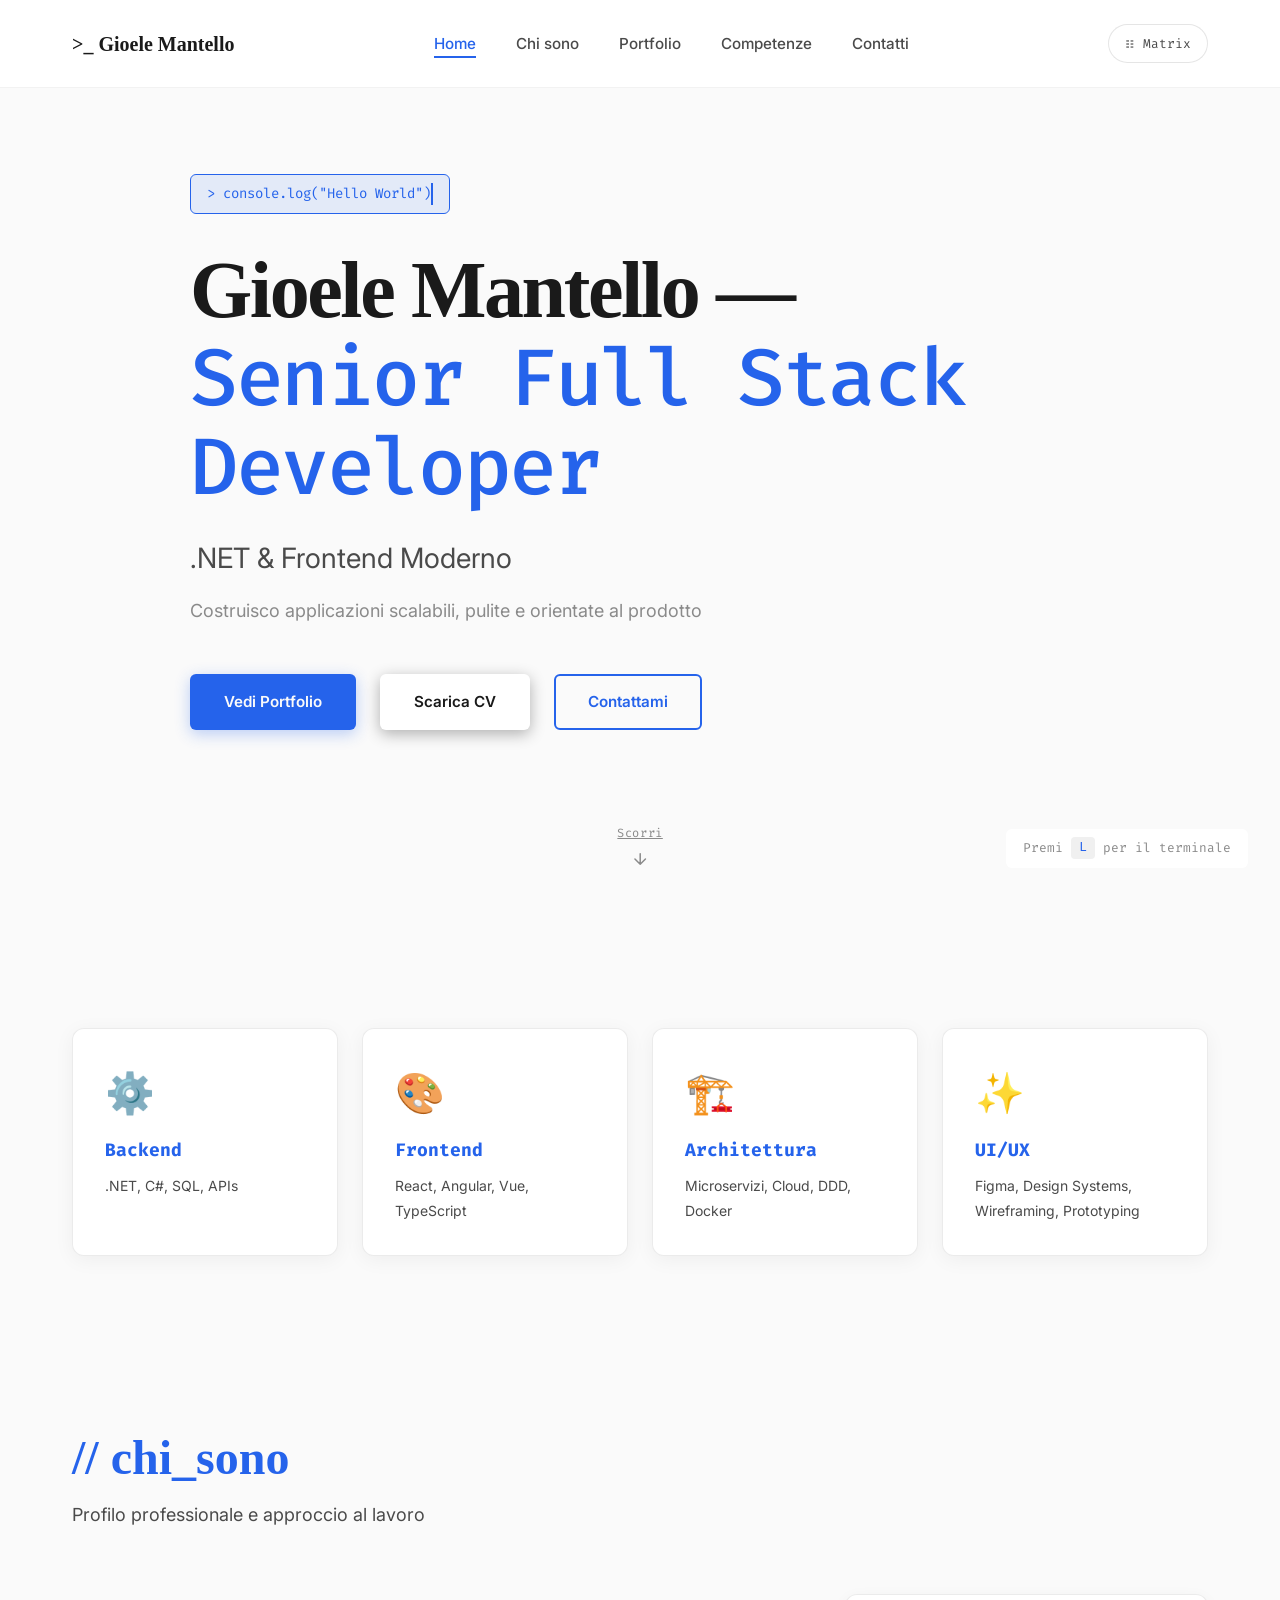
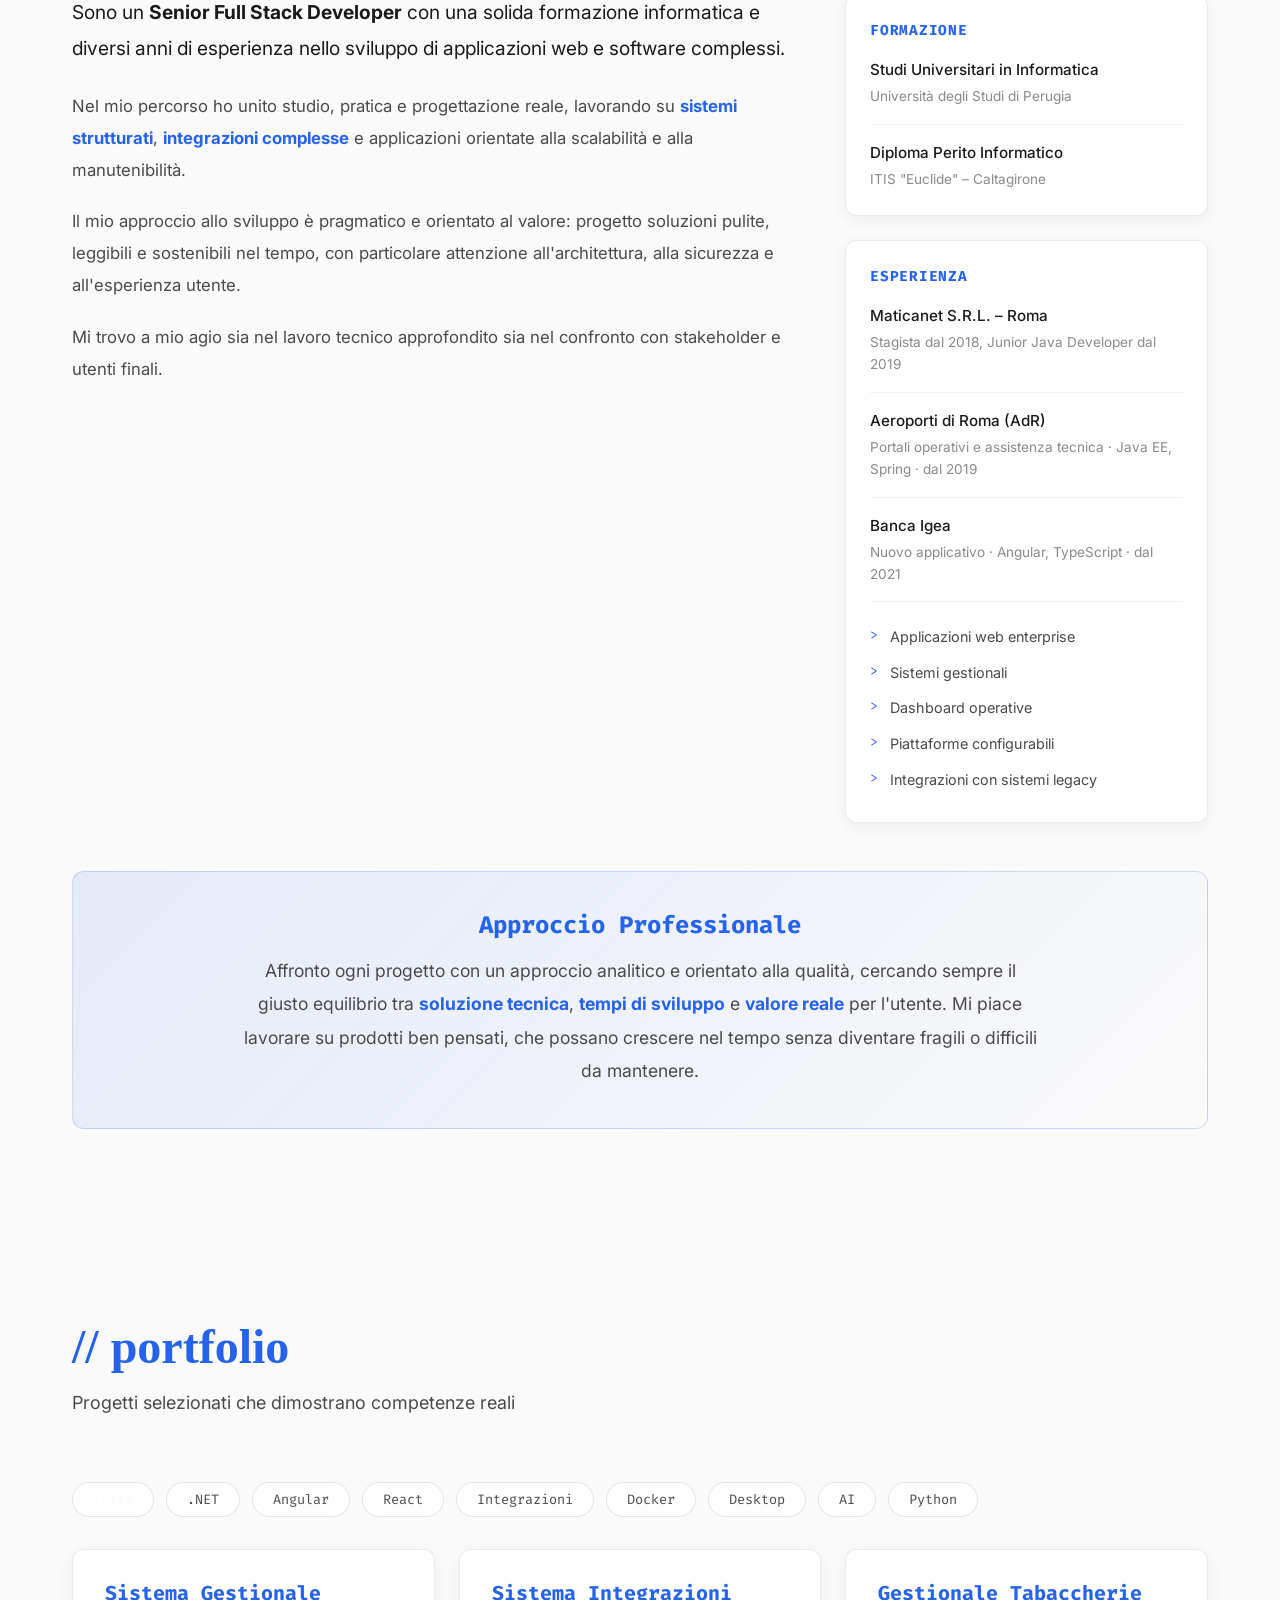
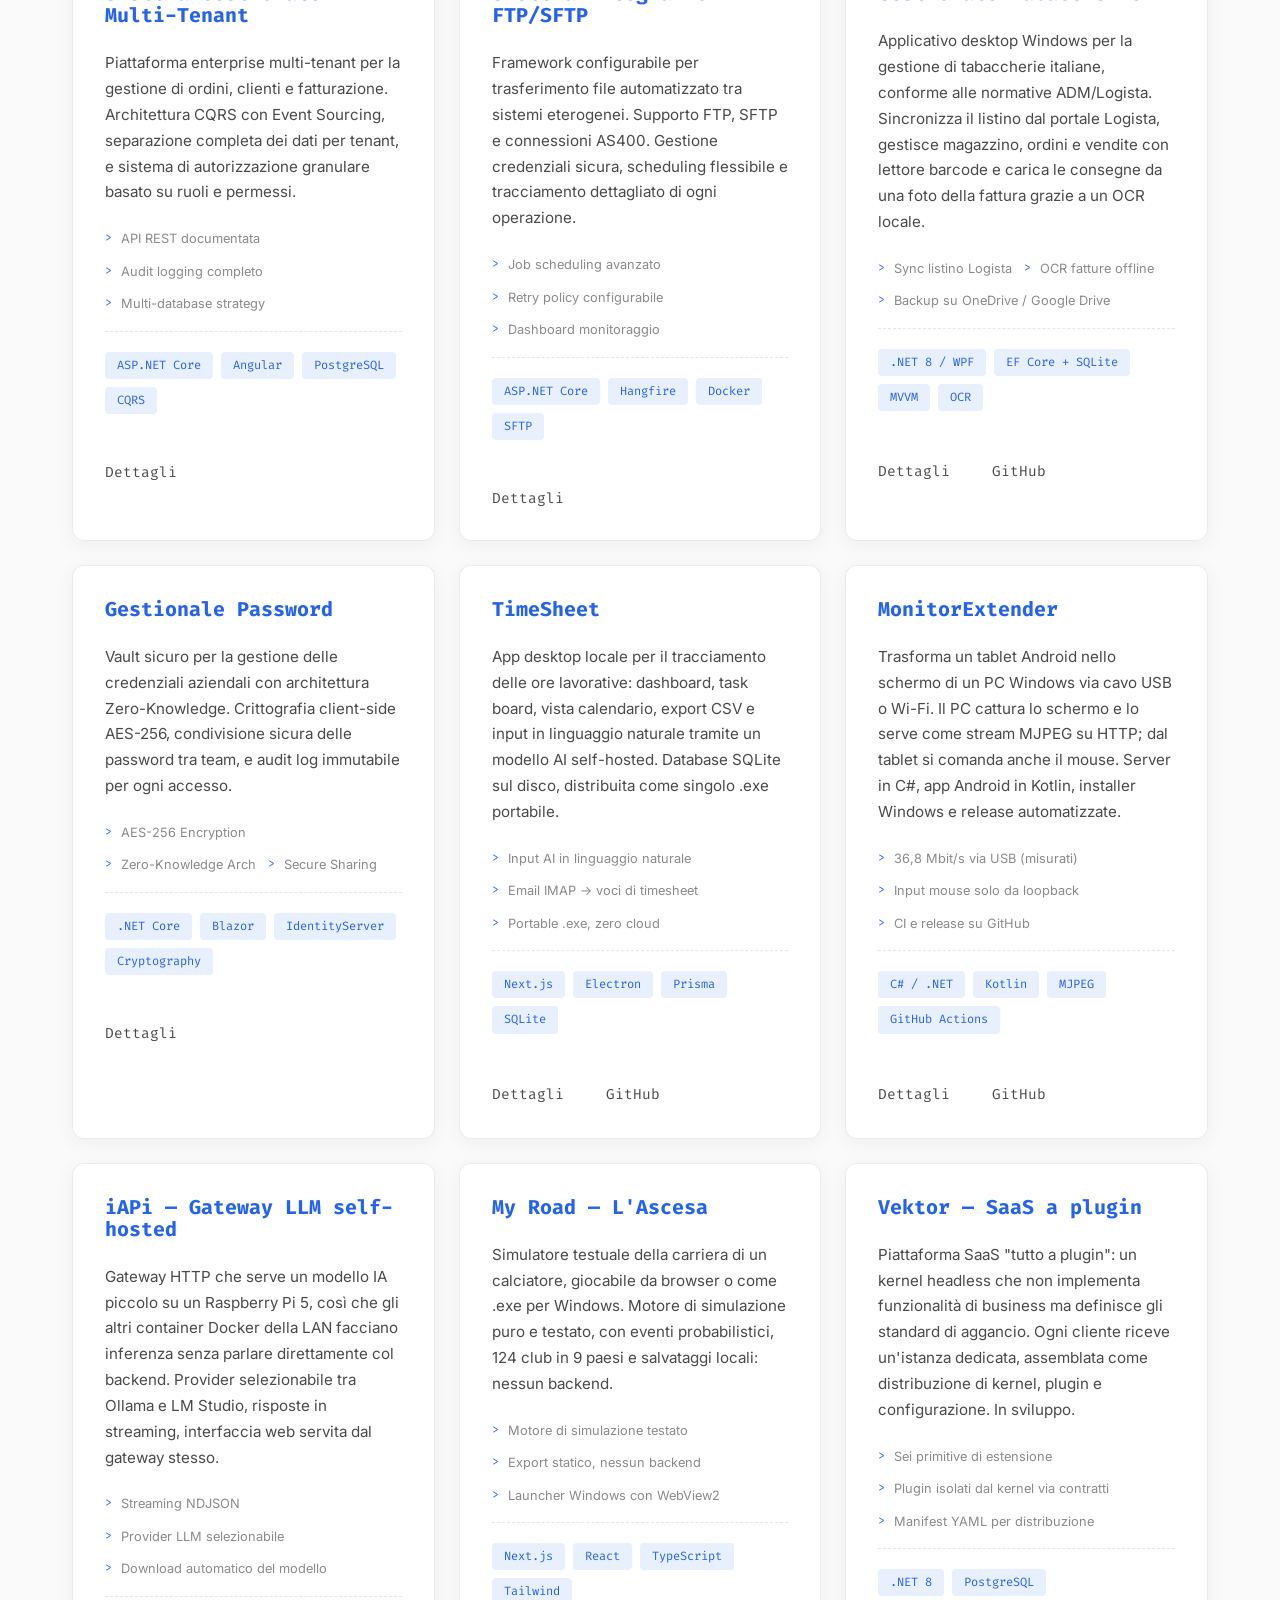
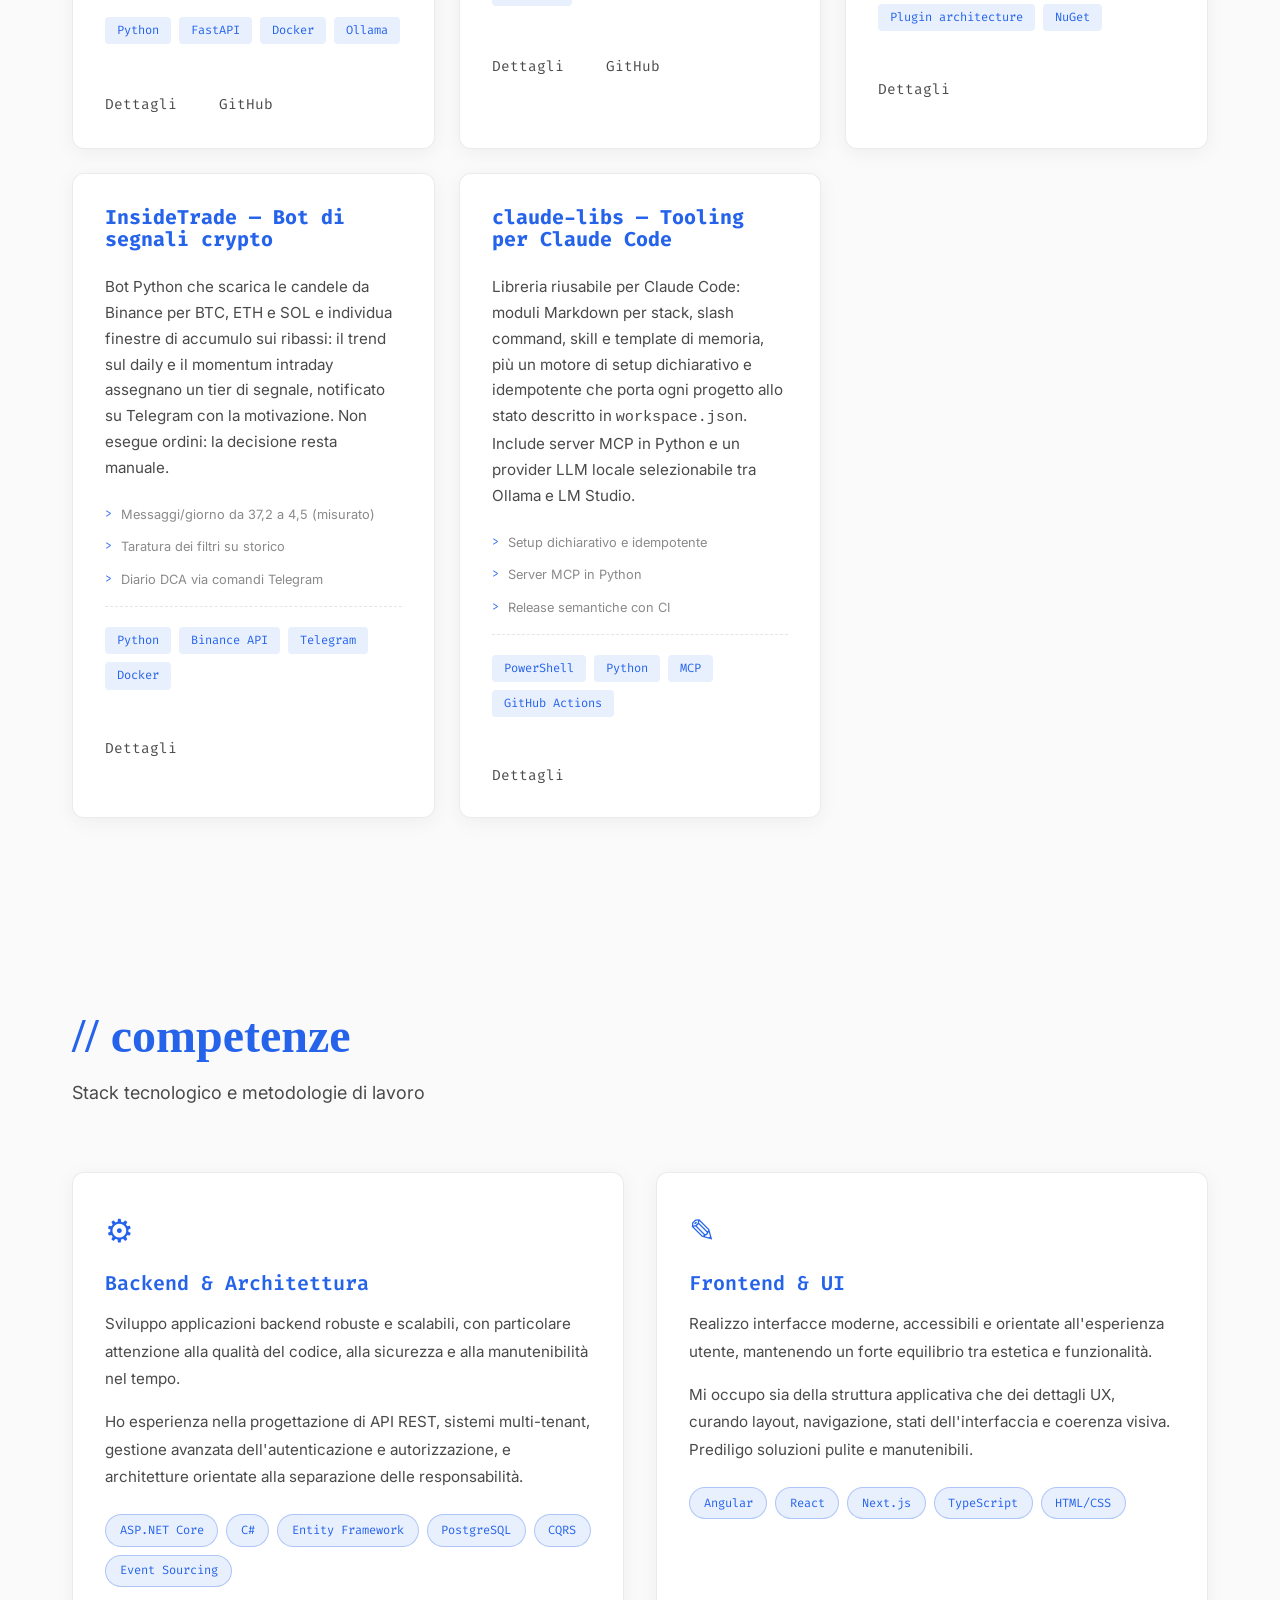
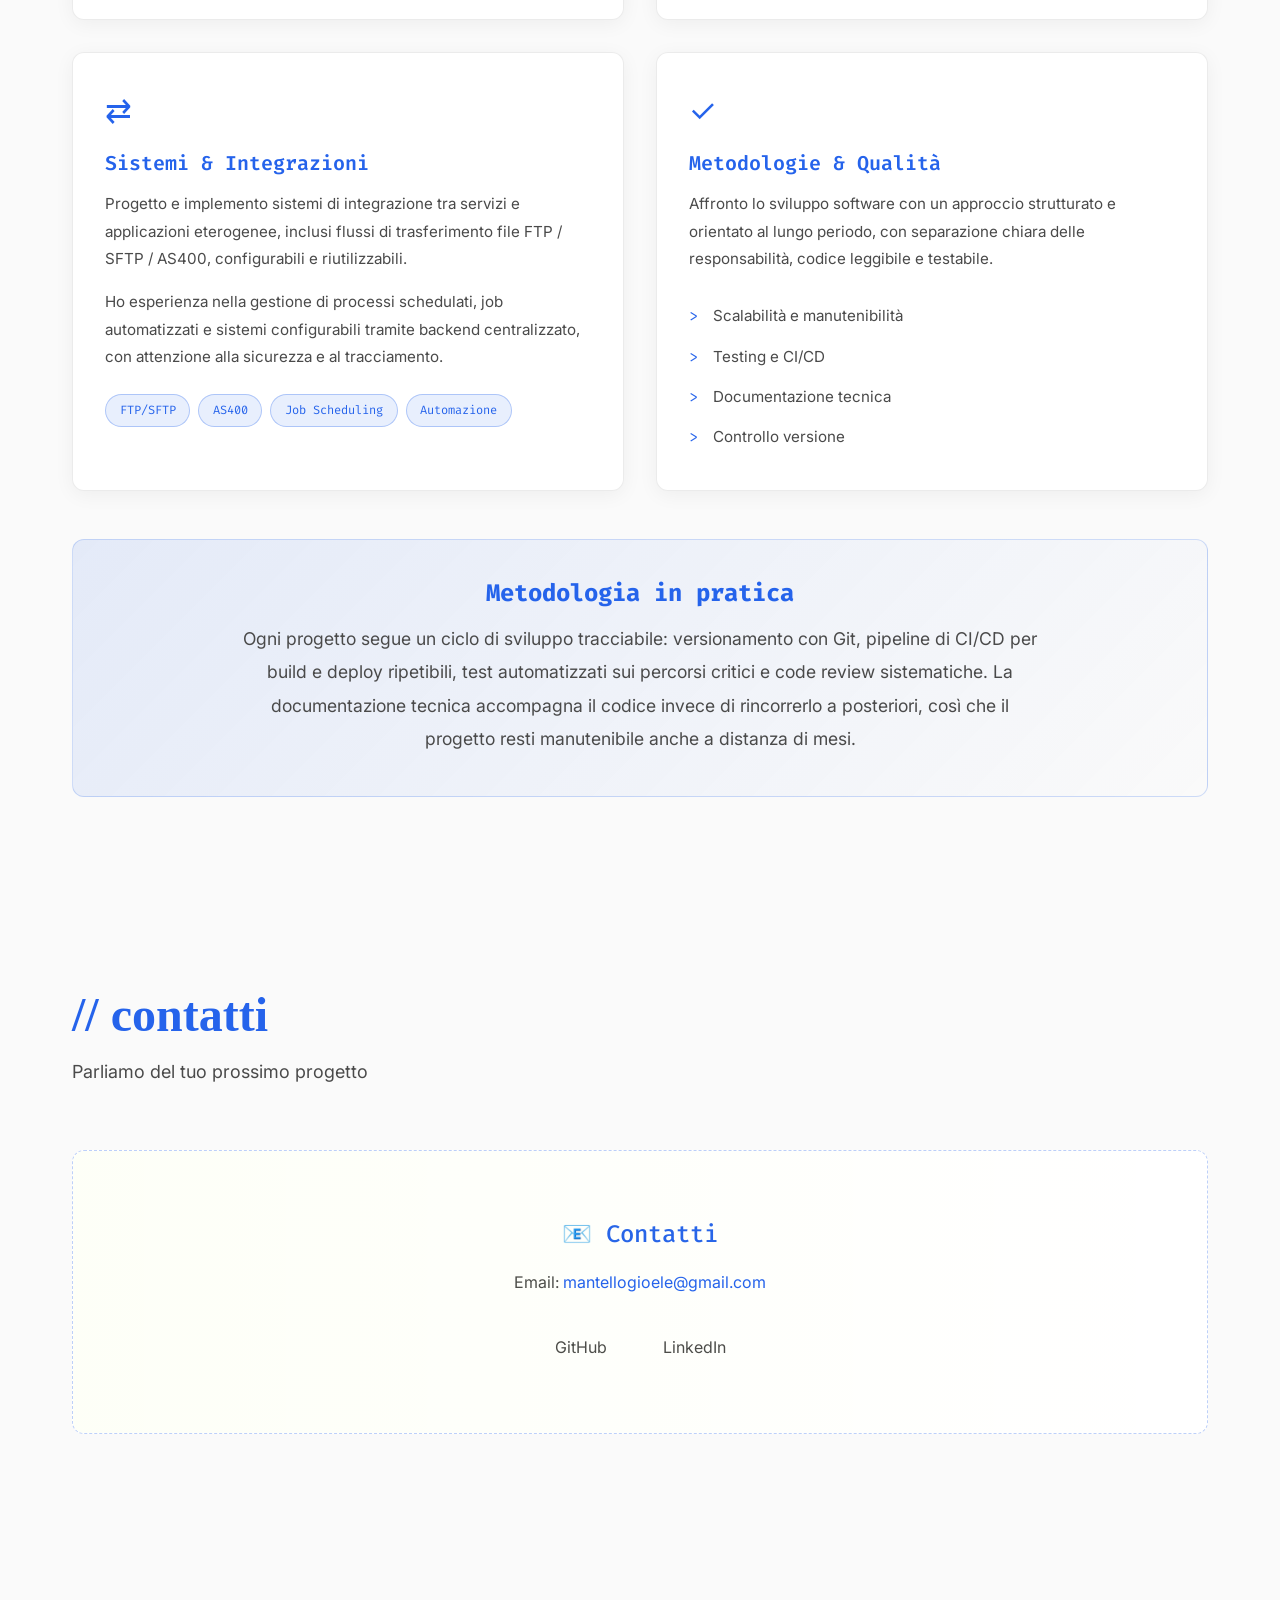
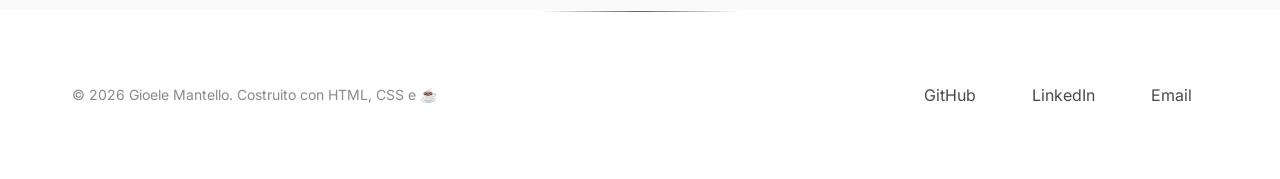
==== index.html @ 88577952 "feat(cv): add Maticanet experience and client engagements - Add the Maticanet S.R.L. role history (i" ====
<!DOCTYPE html>
<html lang="it">

<head>
    <meta charset="UTF-8">
    <meta name="viewport" content="width=device-width, initial-scale=1.0">
    <meta name="description"
        content="Gioele Mantello - Senior Full Stack Developer specializzato in .NET e Frontend Moderno. Costruisco applicazioni scalabili, pulite e orientate al prodotto.">
    <meta name="author" content="Gioele Mantello">

    <!-- Open Graph / Facebook -->
    <meta property="og:type" content="website">
    <meta property="og:url" content="https://gioelemantello.dev/">
    <meta property="og:title" content="Gioele Mantello — Senior Full Stack Developer">
    <meta property="og:description"
        content="Senior Full Stack Developer specializzato in .NET e Frontend Moderno. Costruisco applicazioni scalabili, pulite e orientate al prodotto.">
    <!-- TODO: og:image in attesa di un'immagine social-preview reale (1200x630), rimosso il placeholder.com rotto -->

    <!-- Twitter -->
    <meta property="twitter:card" content="summary_large_image">
    <meta property="twitter:url" content="https://gioelemantello.dev/">
    <meta property="twitter:title" content="Gioele Mantello — Senior Full Stack Developer">
    <meta property="twitter:description"
        content="Senior Full Stack Developer specializzato in .NET e Frontend Moderno. Costruisco applicazioni scalabili, pulite e orientate al prodotto.">
    <!-- TODO: twitter:image in attesa di un'immagine social-preview reale (1200x630) -->

    <title>Gioele Mantello — Senior Full Stack Developer</title>

    <!-- Favicon (Emoji) -->
    <link rel="icon"
        href="data:image/svg+xml,<svg xmlns=%22http://www.w3.org/2000/svg%22 viewBox=%220 0 100 100%22><text y=%22.9em%22 font-size=%2290%22>👨‍💻</text></svg>">

    <!-- Fonts optimized -->
    <link rel="preconnect" href="https://fonts.googleapis.com">
    <link rel="preconnect" href="https://fonts.gstatic.com" crossorigin>
    <link
        href="https://fonts.googleapis.com/css2?family=Fira+Code:wght@400;500;700&family=Inter:wght@400;600;700;900&display=swap"
        rel="stylesheet">

    <link rel="stylesheet" href="style.css">
</head>

<body>
    <!-- Header Navigation -->
    <header>
        <div class="container">
            <nav>
                <a href="#" class="logo">&gt;_ Gioele Mantello</a>
                <ul id="nav-links" class="nav-links">
                    <li><a href="#home">Home</a></li>
                    <li><a href="#chi-sono">Chi sono</a></li>
                    <li><a href="#portfolio">Portfolio</a></li>
                    <li><a href="#competenze">Competenze</a></li>
                    <li><a href="#contatti">Contatti</a></li>
                </ul>
                <div class="nav-actions">
                    <button id="theme-toggle" class="theme-toggle">
                        <span class="toggle-icon">&#9789;</span>
                        <span class="toggle-label">Clean</span>
                    </button>
                    <button id="nav-toggle" class="nav-toggle" aria-label="Apri menu" aria-expanded="false"
                        aria-controls="nav-links">
                        <span class="nav-toggle-bar"></span>
                        <span class="nav-toggle-bar"></span>
                        <span class="nav-toggle-bar"></span>
                    </button>
                </div>
            </nav>
        </div>
    </header>

    <!-- Hero Section -->
    <section id="home" class="hero">
        <div class="container">
            <div class="hero-content">
                <span class="hero-label"><span class="hero-label-typed">&gt; console.log("Hello World")</span></span>
                <h1 class="hero-title">
                    Gioele Mantello — <br>
                    <span class="mono">Senior Full Stack Developer</span>
                </h1>
                <p class="hero-subtitle">.NET & Frontend Moderno</p>
                <p class="hero-description">
                    Costruisco applicazioni scalabili, pulite e orientate al prodotto
                </p>
                <div class="hero-cta">
                    <a href="#portfolio" class="btn btn-primary">Vedi Portfolio</a>
                    <a href="cv.pdf" class="btn btn-secondary" download="Giuseppe-Gioele-Mantello-CV.pdf">Scarica CV</a>
                    <a href="#contatti" class="btn btn-outline">Contattami</a>
                </div>
            </div>
            <a href="#chi-sono" class="hero-scroll-cue" aria-label="Scorri alla sezione successiva">
                <span>Scorri</span>
                <svg viewBox="0 0 24 24" fill="none" stroke-width="2" stroke-linecap="round" stroke-linejoin="round">
                    <path d="M12 5v14M5 12l7 7 7-7"></path>
                </svg>
            </a>
        </div>
    </section>

    <!-- Skills Snapshot -->
    <section class="skills-snapshot">
        <div class="container">
            <div class="skills-grid">
                <div class="skill-card reveal reveal-delay-1">
                    <div class="skill-icon">⚙️</div>
                    <h3 class="skill-title">Backend</h3>
                    <p class="skill-tags">.NET, C#, SQL, APIs</p>
                </div>
                <div class="skill-card reveal reveal-delay-2">
                    <div class="skill-icon">🎨</div>
                    <h3 class="skill-title">Frontend</h3>
                    <p class="skill-tags">React, Angular, Vue, TypeScript</p>
                </div>
                <div class="skill-card reveal reveal-delay-3">
                    <div class="skill-icon">🏗️</div>
                    <h3 class="skill-title">Architettura</h3>
                    <p class="skill-tags">Microservizi, Cloud, DDD, Docker</p>
                </div>
                <div class="skill-card reveal reveal-delay-4">
                    <div class="skill-icon">✨</div>
                    <h3 class="skill-title">UI/UX</h3>
                    <p class="skill-tags">Figma, Design Systems, Wireframing, Prototyping</p>
                </div>
            </div>
        </div>
    </section>

    <!-- Chi sono Section -->
    <section id="chi-sono">
        <div class="container">
            <div class="section-header reveal">
                <h2 class="section-title">// chi_sono</h2>
                <p class="section-subtitle">
                    Profilo professionale e approccio al lavoro
                </p>
            </div>

            <div class="about-grid">
                <!-- Profilo -->
                <div class="about-main reveal">
                    <p class="about-lead">
                        Sono un <strong>Senior Full Stack Developer</strong> con una solida formazione informatica
                        e diversi anni di esperienza nello sviluppo di applicazioni web e software complessi.
                    </p>
                    <p>
                        Nel mio percorso ho unito studio, pratica e progettazione reale, lavorando su
                        <strong class="highlight">sistemi strutturati</strong>, <strong class="highlight">integrazioni
                            complesse</strong>
                        e applicazioni orientate alla scalabilit&agrave; e alla manutenibilit&agrave;.
                    </p>
                    <p>
                        Il mio approccio allo sviluppo &egrave; pragmatico e orientato al valore: progetto soluzioni
                        pulite, leggibili e sostenibili nel tempo, con particolare attenzione all'architettura,
                        alla sicurezza e all'esperienza utente.
                    </p>
                    <p>
                        Mi trovo a mio agio sia nel lavoro tecnico approfondito sia nel confronto con
                        stakeholder e utenti finali.
                    </p>
                </div>

                <!-- Sidebar Info -->
                <div class="about-sidebar">
                    <!-- Formazione -->
                    <div class="info-card reveal reveal-delay-1">
                        <h4 class="info-card-title">Formazione</h4>
                        <div class="info-item">
                            <span class="info-label">Studi Universitari in Informatica</span>
                            <span class="info-value">Universit&agrave; degli Studi di Perugia</span>
                        </div>
                        <div class="info-item">
                            <span class="info-label">Diploma Perito Informatico</span>
                            <span class="info-value">ITIS "Euclide" &ndash; Caltagirone</span>
                        </div>
                    </div>

                    <!-- Esperienza -->
                    <div class="info-card reveal reveal-delay-2">
                        <h4 class="info-card-title">Esperienza</h4>
                        <div class="info-item">
                            <span class="info-label">Maticanet S.R.L. &ndash; Roma</span>
                            <span class="info-value">Stagista dal 2018, Junior Java Developer dal 2019</span>
                        </div>
                        <div class="info-item">
                            <span class="info-label">Aeroporti di Roma (AdR)</span>
                            <span class="info-value">Portali operativi e assistenza tecnica &middot; Java EE, Spring
                                &middot; dal 2019</span>
                        </div>
                        <div class="info-item">
                            <span class="info-label">Banca Igea</span>
                            <span class="info-value">Nuovo applicativo &middot; Angular, TypeScript &middot; dal
                                2021</span>
                        </div>
                        <ul class="experience-list">
                            <li>Applicazioni web enterprise</li>
                            <li>Sistemi gestionali</li>
                            <li>Dashboard operative</li>
                            <li>Piattaforme configurabili</li>
                            <li>Integrazioni con sistemi legacy</li>
                        </ul>
                    </div>
                </div>
            </div>

            <!-- Approccio Box -->
            <div class="approccio-box reveal" style="margin-top: 3rem;">
                <h3 class="approccio-title">Approccio Professionale</h3>
                <p class="approccio-text">
                    Affronto ogni progetto con un approccio analitico e orientato alla qualit&agrave;,
                    cercando sempre il giusto equilibrio tra <strong>soluzione tecnica</strong>,
                    <strong>tempi di sviluppo</strong> e <strong>valore reale</strong> per l'utente.
                    Mi piace lavorare su prodotti ben pensati, che possano crescere nel tempo
                    senza diventare fragili o difficili da mantenere.
                </p>
            </div>
        </div>
    </section>

    <!-- Portfolio Section -->
    <section id="portfolio">
        <div class="container">
            <div class="section-header reveal">
                <h2 class="section-title">// portfolio</h2>
                <p class="section-subtitle">
                    Progetti selezionati che dimostrano competenze reali
                </p>
            </div>

            <!-- Portfolio Filters -->
            <div class="filter-container reveal">
                <button class="filter-tag active" data-filter="all">Tutti</button>
                <button class="filter-tag" data-filter="dotnet">.NET</button>
                <button class="filter-tag" data-filter="angular">Angular</button>
                <button class="filter-tag" data-filter="react">React</button>
                <button class="filter-tag" data-filter="integrazioni">Integrazioni</button>
                <button class="filter-tag" data-filter="docker">Docker</button>
                <button class="filter-tag" data-filter="desktop">Desktop</button>
                <button class="filter-tag" data-filter="ai">AI</button>
                <button class="filter-tag" data-filter="python">Python</button>
            </div>

            <!-- Projects Grid -->
            <div class="projects-grid reveal">
                <div class="project-card visible" data-tags="dotnet,angular,azure">
                    <div class="project-header">
                        <h3 class="project-title">Sistema Gestionale Multi-Tenant</h3>
                    </div>
                    <p class="project-description">
                        Piattaforma enterprise multi-tenant per la gestione di ordini, clienti e fatturazione.
                        Architettura CQRS con Event Sourcing, separazione completa dei dati per tenant,
                        e sistema di autorizzazione granulare basato su ruoli e permessi.
                    </p>
                    <div class="project-tech-details">
                        <span class="tech-detail">API REST documentata</span>
                        <span class="tech-detail">Audit logging completo</span>
                        <span class="tech-detail">Multi-database strategy</span>
                    </div>
                    <div class="project-tags">
                        <span class="project-tag">ASP.NET Core</span>
                        <span class="project-tag">Angular</span>
                        <span class="project-tag">PostgreSQL</span>
                        <span class="project-tag">CQRS</span>
                    </div>
                    <div class="project-links">
                        <button class="project-link" onclick="ProjectModal.open('multitenant')">Dettagli</button>
                    </div>
                </div>

                <div class="project-card visible" data-tags="dotnet,docker,integrazioni">
                    <div class="project-header">
                        <h3 class="project-title">Sistema Integrazioni FTP/SFTP</h3>
                    </div>
                    <p class="project-description">
                        Framework configurabile per trasferimento file automatizzato tra sistemi eterogenei.
                        Supporto FTP, SFTP e connessioni AS400. Gestione credenziali sicura,
                        scheduling flessibile e tracciamento dettagliato di ogni operazione.
                    </p>
                    <div class="project-tech-details">
                        <span class="tech-detail">Job scheduling avanzato</span>
                        <span class="tech-detail">Retry policy configurabile</span>
                        <span class="tech-detail">Dashboard monitoraggio</span>
                    </div>
                    <div class="project-tags">
                        <span class="project-tag">ASP.NET Core</span>
                        <span class="project-tag">Hangfire</span>
                        <span class="project-tag">Docker</span>
                        <span class="project-tag">SFTP</span>
                    </div>
                    <div class="project-links">
                        <button class="project-link" onclick="ProjectModal.open('ftp-sftp')">Dettagli</button>
                    </div>
                </div>

                <div class="project-card visible" data-tags="dotnet,wpf,desktop">
                    <div class="project-header">
                        <h3 class="project-title">Gestionale Tabaccherie</h3>
                    </div>
                    <p class="project-description">
                        Applicativo desktop Windows per la gestione di tabaccherie italiane, conforme alle
                        normative ADM/Logista. Sincronizza il listino dal portale Logista, gestisce magazzino,
                        ordini e vendite con lettore barcode e carica le consegne da una foto della fattura
                        grazie a un OCR locale.
                    </p>
                    <div class="project-tech-details">
                        <span class="tech-detail">Sync listino Logista</span>
                        <span class="tech-detail">OCR fatture offline</span>
                        <span class="tech-detail">Backup su OneDrive / Google Drive</span>
                    </div>
                    <div class="project-tags">
                        <span class="project-tag">.NET 8 / WPF</span>
                        <span class="project-tag">EF Core + SQLite</span>
                        <span class="project-tag">MVVM</span>
                        <span class="project-tag">OCR</span>
                    </div>
                    <div class="project-links">
                        <button class="project-link" onclick="ProjectModal.open('tabaccherie')">Dettagli</button>
                        <a class="project-link" href="https://github.com/Gioixxx/Gestionale-Tabaccherie"
                            target="_blank" rel="noopener">GitHub</a>
                    </div>
                </div>

                <div class="project-card visible" data-tags="dotnet,security,encryption">
                    <div class="project-header">
                        <h3 class="project-title">Gestionale Password</h3>
                    </div>
                    <p class="project-description">
                        Vault sicuro per la gestione delle credenziali aziendali con architettura Zero-Knowledge.
                        Crittografia client-side AES-256, condivisione sicura delle password tra team,
                        e audit log immutabile per ogni accesso.
                    </p>
                    <div class="project-tech-details">
                        <span class="tech-detail">AES-256 Encryption</span>
                        <span class="tech-detail">Zero-Knowledge Arch</span>
                        <span class="tech-detail">Secure Sharing</span>
                    </div>
                    <div class="project-tags">
                        <span class="project-tag">.NET Core</span>
                        <span class="project-tag">Blazor</span>
                        <span class="project-tag">IdentityServer</span>
                        <span class="project-tag">Cryptography</span>
                    </div>
                    <div class="project-links">
                        <button class="project-link" onclick="ProjectModal.open('password')">Dettagli</button>
                    </div>
                </div>

                <div class="project-card visible" data-tags="react,desktop,ai">
                    <div class="project-header">
                        <h3 class="project-title">TimeSheet</h3>
                    </div>
                    <p class="project-description">
                        App desktop locale per il tracciamento delle ore lavorative: dashboard, task board,
                        vista calendario, export CSV e input in linguaggio naturale tramite un modello AI
                        self-hosted. Database SQLite sul disco, distribuita come singolo .exe portabile.
                    </p>
                    <div class="project-tech-details">
                        <span class="tech-detail">Input AI in linguaggio naturale</span>
                        <span class="tech-detail">Email IMAP → voci di timesheet</span>
                        <span class="tech-detail">Portable .exe, zero cloud</span>
                    </div>
                    <div class="project-tags">
                        <span class="project-tag">Next.js</span>
                        <span class="project-tag">Electron</span>
                        <span class="project-tag">Prisma</span>
                        <span class="project-tag">SQLite</span>
                    </div>
                    <div class="project-links">
                        <button class="project-link" onclick="ProjectModal.open('timesheet')">Dettagli</button>
                        <a class="project-link" href="https://github.com/Gioixxx/TimeSheet" target="_blank"
                            rel="noopener">GitHub</a>
                    </div>
                </div>

                <div class="project-card visible" data-tags="dotnet,desktop">
                    <div class="project-header">
                        <h3 class="project-title">MonitorExtender</h3>
                    </div>
                    <p class="project-description">
                        Trasforma un tablet Android nello schermo di un PC Windows via cavo USB o Wi-Fi.
                        Il PC cattura lo schermo e lo serve come stream MJPEG su HTTP; dal tablet si comanda
                        anche il mouse. Server in C#, app Android in Kotlin, installer Windows e release
                        automatizzate.
                    </p>
                    <div class="project-tech-details">
                        <span class="tech-detail">36,8 Mbit/s via USB (misurati)</span>
                        <span class="tech-detail">Input mouse solo da loopback</span>
                        <span class="tech-detail">CI e release su GitHub</span>
                    </div>
                    <div class="project-tags">
                        <span class="project-tag">C# / .NET</span>
                        <span class="project-tag">Kotlin</span>
                        <span class="project-tag">MJPEG</span>
                        <span class="project-tag">GitHub Actions</span>
                    </div>
                    <div class="project-links">
                        <button class="project-link" onclick="ProjectModal.open('monitorextender')">Dettagli</button>
                        <a class="project-link" href="https://github.com/Gioixxx/MonitorExtender" target="_blank"
                            rel="noopener">GitHub</a>
                    </div>
                </div>

                <div class="project-card visible" data-tags="docker,ai,integrazioni,python">
                    <div class="project-header">
                        <h3 class="project-title">iAPi — Gateway LLM self-hosted</h3>
                    </div>
                    <p class="project-description">
                        Gateway HTTP che serve un modello IA piccolo su un Raspberry Pi 5, così che gli altri
                        container Docker della LAN facciano inferenza senza parlare direttamente col backend.
                        Provider selezionabile tra Ollama e LM Studio, risposte in streaming, interfaccia web
                        servita dal gateway stesso.
                    </p>
                    <div class="project-tech-details">
                        <span class="tech-detail">Streaming NDJSON</span>
                        <span class="tech-detail">Provider LLM selezionabile</span>
                        <span class="tech-detail">Download automatico del modello</span>
                    </div>
                    <div class="project-tags">
                        <span class="project-tag">Python</span>
                        <span class="project-tag">FastAPI</span>
                        <span class="project-tag">Docker</span>
                        <span class="project-tag">Ollama</span>
                    </div>
                    <div class="project-links">
                        <button class="project-link" onclick="ProjectModal.open('iapi')">Dettagli</button>
                        <a class="project-link" href="https://github.com/Gioixxx/iAPi" target="_blank"
                            rel="noopener">GitHub</a>
                    </div>
                </div>

                <div class="project-card visible" data-tags="react,desktop">
                    <div class="project-header">
                        <h3 class="project-title">My Road — L'Ascesa</h3>
                    </div>
                    <p class="project-description">
                        Simulatore testuale della carriera di un calciatore, giocabile da browser o come .exe
                        per Windows. Motore di simulazione puro e testato, con eventi probabilistici,
                        124 club in 9 paesi e salvataggi locali: nessun backend.
                    </p>
                    <div class="project-tech-details">
                        <span class="tech-detail">Motore di simulazione testato</span>
                        <span class="tech-detail">Export statico, nessun backend</span>
                        <span class="tech-detail">Launcher Windows con WebView2</span>
                    </div>
                    <div class="project-tags">
                        <span class="project-tag">Next.js</span>
                        <span class="project-tag">React</span>
                        <span class="project-tag">TypeScript</span>
                        <span class="project-tag">Tailwind</span>
                    </div>
                    <div class="project-links">
                        <button class="project-link" onclick="ProjectModal.open('myroad')">Dettagli</button>
                        <a class="project-link" href="https://github.com/Gioixxx/MyRoad" target="_blank"
                            rel="noopener">GitHub</a>
                    </div>
                </div>

                <div class="project-card visible" data-tags="dotnet">
                    <div class="project-header">
                        <h3 class="project-title">Vektor — SaaS a plugin</h3>
                    </div>
                    <p class="project-description">
                        Piattaforma SaaS "tutto a plugin": un kernel headless che non implementa funzionalità di
                        business ma definisce gli standard di aggancio. Ogni cliente riceve un'istanza dedicata,
                        assemblata come distribuzione di kernel, plugin e configurazione. In sviluppo.
                    </p>
                    <div class="project-tech-details">
                        <span class="tech-detail">Sei primitive di estensione</span>
                        <span class="tech-detail">Plugin isolati dal kernel via contratti</span>
                        <span class="tech-detail">Manifest YAML per distribuzione</span>
                    </div>
                    <div class="project-tags">
                        <span class="project-tag">.NET 8</span>
                        <span class="project-tag">PostgreSQL</span>
                        <span class="project-tag">Plugin architecture</span>
                        <span class="project-tag">NuGet</span>
                    </div>
                    <div class="project-links">
                        <button class="project-link" onclick="ProjectModal.open('vektor')">Dettagli</button>
                    </div>
                </div>

                <div class="project-card visible" data-tags="python,docker">
                    <div class="project-header">
                        <h3 class="project-title">InsideTrade — Bot di segnali crypto</h3>
                    </div>
                    <p class="project-description">
                        Bot Python che scarica le candele da Binance per BTC, ETH e SOL e individua finestre di
                        accumulo sui ribassi: il trend sul daily e il momentum intraday assegnano un tier di
                        segnale, notificato su Telegram con la motivazione. Non esegue ordini: la decisione
                        resta manuale.
                    </p>
                    <div class="project-tech-details">
                        <span class="tech-detail">Messaggi/giorno da 37,2 a 4,5 (misurato)</span>
                        <span class="tech-detail">Taratura dei filtri su storico</span>
                        <span class="tech-detail">Diario DCA via comandi Telegram</span>
                    </div>
                    <div class="project-tags">
                        <span class="project-tag">Python</span>
                        <span class="project-tag">Binance API</span>
                        <span class="project-tag">Telegram</span>
                        <span class="project-tag">Docker</span>
                    </div>
                    <div class="project-links">
                        <button class="project-link" onclick="ProjectModal.open('insidetrade')">Dettagli</button>
                    </div>
                </div>

                <div class="project-card visible" data-tags="python,ai">
                    <div class="project-header">
                        <h3 class="project-title">claude-libs — Tooling per Claude Code</h3>
                    </div>
                    <p class="project-description">
                        Libreria riusabile per Claude Code: moduli Markdown per stack, slash command, skill e
                        template di memoria, più un motore di setup dichiarativo e idempotente che porta ogni
                        progetto allo stato descritto in <code>workspace.json</code>. Include server MCP in Python
                        e un provider LLM locale selezionabile tra Ollama e LM Studio.
                    </p>
                    <div class="project-tech-details">
                        <span class="tech-detail">Setup dichiarativo e idempotente</span>
                        <span class="tech-detail">Server MCP in Python</span>
                        <span class="tech-detail">Release semantiche con CI</span>
                    </div>
                    <div class="project-tags">
                        <span class="project-tag">PowerShell</span>
                        <span class="project-tag">Python</span>
                        <span class="project-tag">MCP</span>
                        <span class="project-tag">GitHub Actions</span>
                    </div>
                    <div class="project-links">
                        <button class="project-link" onclick="ProjectModal.open('claude-libs')">Dettagli</button>
                    </div>
                </div>
            </div>
        </div>
    </section>

    <!-- Competenze Section -->
    <section id="competenze">
        <div class="container">
            <div class="section-header reveal">
                <h2 class="section-title">// competenze</h2>
                <p class="section-subtitle">
                    Stack tecnologico e metodologie di lavoro
                </p>
            </div>

            <div class="competenze-grid">
                <!-- Backend & Architettura -->
                <div class="competenza-card reveal reveal-delay-1">
                    <div class="competenza-icon">&#9881;</div>
                    <h3 class="competenza-title">Backend & Architettura</h3>
                    <p class="competenza-text">
                        Sviluppo applicazioni backend robuste e scalabili, con particolare attenzione alla
                        qualit&agrave; del codice, alla sicurezza e alla manutenibilit&agrave; nel tempo.
                    </p>
                    <p class="competenza-text">
                        Ho esperienza nella progettazione di API REST, sistemi multi-tenant, gestione avanzata
                        dell'autenticazione e autorizzazione, e architetture orientate alla separazione delle
                        responsabilit&agrave;.
                    </p>
                    <div class="competenza-tech">
                        <span class="tech-tag">ASP.NET Core</span>
                        <span class="tech-tag">C#</span>
                        <span class="tech-tag">Entity Framework</span>
                        <span class="tech-tag">PostgreSQL</span>
                        <span class="tech-tag">CQRS</span>
                        <span class="tech-tag">Event Sourcing</span>
                    </div>
                </div>

                <!-- Frontend & UI -->
                <div class="competenza-card reveal reveal-delay-2">
                    <div class="competenza-icon">&#9998;</div>
                    <h3 class="competenza-title">Frontend & UI</h3>
                    <p class="competenza-text">
                        Realizzo interfacce moderne, accessibili e orientate all'esperienza utente, mantenendo un forte
                        equilibrio tra estetica e funzionalit&agrave;.
                    </p>
                    <p class="competenza-text">
                        Mi occupo sia della struttura applicativa che dei dettagli UX, curando layout, navigazione,
                        stati dell'interfaccia e coerenza visiva. Prediligo soluzioni pulite e manutenibili.
                    </p>
                    <div class="competenza-tech">
                        <span class="tech-tag">Angular</span>
                        <span class="tech-tag">React</span>
                        <span class="tech-tag">Next.js</span>
                        <span class="tech-tag">TypeScript</span>
                        <span class="tech-tag">HTML/CSS</span>
                    </div>
                </div>

                <!-- Sistemi & Integrazioni -->
                <div class="competenza-card reveal reveal-delay-3">
                    <div class="competenza-icon">&#8644;</div>
                    <h3 class="competenza-title">Sistemi & Integrazioni</h3>
                    <p class="competenza-text">
                        Progetto e implemento sistemi di integrazione tra servizi e applicazioni eterogenee, inclusi
                        flussi di trasferimento file FTP / SFTP / AS400, configurabili e riutilizzabili.
                    </p>
                    <p class="competenza-text">
                        Ho esperienza nella gestione di processi schedulati, job automatizzati e sistemi configurabili
                        tramite backend centralizzato, con attenzione alla sicurezza e al tracciamento.
                    </p>
                    <div class="competenza-tech">
                        <span class="tech-tag">FTP/SFTP</span>
                        <span class="tech-tag">AS400</span>
                        <span class="tech-tag">Job Scheduling</span>
                        <span class="tech-tag">Automazione</span>
                    </div>
                </div>

                <!-- Metodologie & Qualit&agrave; -->
                <div class="competenza-card reveal reveal-delay-4">
                    <div class="competenza-icon">&#10003;</div>
                    <h3 class="competenza-title">Metodologie & Qualit&agrave;</h3>
                    <p class="competenza-text">
                        Affronto lo sviluppo software con un approccio strutturato e orientato al lungo periodo, con
                        separazione chiara delle responsabilit&agrave;, codice leggibile e testabile.
                    </p>
                    <ul class="competenza-list">
                        <li>Scalabilit&agrave; e manutenibilit&agrave;</li>
                        <li>Testing e CI/CD</li>
                        <li>Documentazione tecnica</li>
                        <li>Controllo versione</li>
                    </ul>
                </div>
            </div>

            <!-- Metodologia in pratica -->
            <div class="approccio-box reveal">
                <h3 class="approccio-title">Metodologia in pratica</h3>
                <p class="approccio-text">
                    Ogni progetto segue un ciclo di sviluppo tracciabile: versionamento con Git,
                    pipeline di CI/CD per build e deploy ripetibili, test automatizzati sui percorsi
                    critici e code review sistematiche. La documentazione tecnica accompagna il codice
                    invece di rincorrerlo a posteriori, cos&igrave; che il progetto resti manutenibile
                    anche a distanza di mesi.
                </p>
            </div>
        </div>
    </section>

    <!-- Contatti Section -->
    <section id="contatti">
        <div class="container">
            <div class="section-header reveal">
                <h2 class="section-title">// contatti</h2>
                <p class="section-subtitle">
                    Parliamo del tuo prossimo progetto
                </p>
            </div>
            <div class="placeholder-box reveal">
                <p class="mono" style="font-size: 1.5rem; margin-bottom: 1rem;">📧 Contatti</p>
                <p style="color: var(--text-secondary); margin-bottom: 2rem;">Email: <a
                        href="mailto:mantellogioele@gmail.com" class="email-link">mantellogioele@gmail.com</a></p>
                <div class="social-links" style="justify-content: center;">
                    <a href="https://github.com/Gioixxx" title="GitHub" target="_blank" rel="noopener">GitHub</a>
                    <a href="https://www.linkedin.com/in/gioix" title="LinkedIn" target="_blank"
                        rel="noopener">LinkedIn</a>
                </div>
            </div>
        </div>
    </section>

    <!-- Footer -->
    <footer>
        <div class="container">
            <div class="footer-content">
                <p style="color: var(--text-muted); font-size: 0.875rem;">
                    &copy; <span id="current-year">2026</span> Gioele Mantello. Costruito con HTML, CSS e &#9749;
                </p>
                <div class="social-links">
                    <a href="https://github.com/Gioixxx" title="GitHub" target="_blank" rel="noopener">GitHub</a>
                    <a href="https://www.linkedin.com/in/gioix" title="LinkedIn" target="_blank"
                        rel="noopener">LinkedIn</a>
                    <a href="mailto:mantellogioele@gmail.com" title="Email">Email</a>
                </div>
            </div>
        </div>
    </footer>

    <!-- Terminal Hint -->
    <div class="terminal-hint">
        Premi <kbd>L</kbd> per il terminale
    </div>

    <!-- Scripts -->
    <!-- Project Modal -->
    <div id="project-modal" class="modal-overlay">
        <div class="modal-content">
            <button class="modal-close" onclick="ProjectModal.close()">&times;</button>
            <div class="modal-body">
                <div class="modal-header">
                    <h2 id="modal-title" class="modal-title"></h2>
                    <div id="modal-tags" class="modal-tags"></div>
                </div>
                <div class="modal-scroll-area">
                    <p id="modal-description" class="modal-description"></p>

                    <div class="modal-section">
                        <h4>Funzionalità Chiave</h4>
                        <ul id="modal-features" class="modal-list"></ul>
                    </div>

                    <div class="modal-section">
                        <h4>Stack Tecnologico</h4>
                        <div id="modal-tech" class="tech-grid"></div>
                    </div>
                </div>
            </div>
        </div>
    </div>

    <script src="script.js" defer></script>
</body>

</html>
---- style.css ----
/* ===================================
   TECH-FORWARD DESIGN SYSTEM
   Charcoal & Lime Aesthetic
   =================================== */

@import url('https://fonts.googleapis.com/css2?family=Fira+Code:wght@400;500;700&family=Inter:wght@400;600;700;900&display=swap');

/* CSS Variables */
:root {
    --bg-color: #0f0f11;
    --bg-secondary: #1a1a1f;
    --bg-tertiary: #242429;
    --accent-color: #ccff00;
    --accent-secondary: #a8e600;
    --accent-dim: rgba(204, 255, 0, 0.1);
    --accent-glow: rgba(204, 255, 0, 0.4);
    --text-main: #ffffff;
    --text-secondary: #a1a1aa;
    --text-muted: #71717a;
    --grid-color: rgba(255, 255, 255, 0.02);

    --font-mono: 'Fira Code', monospace;
    --font-sans: 'Inter', sans-serif;

    --transition-fast: 150ms ease;
    --transition-mid: 300ms cubic-bezier(0.4, 0, 0.2, 1);
    --transition-slow: 500ms cubic-bezier(0.4, 0, 0.2, 1);
}

/* Animations */
@keyframes fadeInUp {
    from {
        opacity: 0;
        transform: translateY(30px);
    }
    to {
        opacity: 1;
        transform: translateY(0);
    }
}

@keyframes fadeIn {
    from { opacity: 0; }
    to { opacity: 1; }
}

@keyframes gradientShift {
    0% { background-position: 0% 50%; }
    50% { background-position: 100% 50%; }
    100% { background-position: 0% 50%; }
}

@keyframes float {
    0%, 100% { transform: translateY(0px); }
    50% { transform: translateY(-10px); }
}

@keyframes typing {
    from { width: 0; }
    to { width: 100%; }
}

@keyframes blink {
    0%, 50% { border-color: var(--accent-color); }
    51%, 100% { border-color: transparent; }
}

/* Scroll reveal — populated by ScrollReveal (script.js) via IntersectionObserver, reuses fadeInUp */
.reveal {
    opacity: 0;
    transform: translateY(30px);
}

.reveal.is-visible {
    animation: fadeInUp 0.8s ease-out both;
}

.reveal-delay-1.is-visible { animation-delay: 0.1s; }
.reveal-delay-2.is-visible { animation-delay: 0.2s; }
.reveal-delay-3.is-visible { animation-delay: 0.3s; }
.reveal-delay-4.is-visible { animation-delay: 0.4s; }

/* Respect OS-level reduced motion preference */
@media (prefers-reduced-motion: reduce) {
    html {
        scroll-behavior: auto !important;
    }

    *, *::before, *::after {
        animation-duration: 0.01ms !important;
        animation-iteration-count: 1 !important;
        transition-duration: 0.01ms !important;
    }

    .reveal {
        opacity: 1;
        transform: none;
    }
}

/* Reset & Base */
* {
    margin: 0;
    padding: 0;
    box-sizing: border-box;
}

html {
    scroll-behavior: smooth;
}

body {
    font-family: var(--font-sans);
    background-color: var(--bg-color);
    color: var(--text-main);
    line-height: 1.6;
    overflow-x: hidden;
}

/* Selection styling */
::selection {
    background: var(--accent-color);
    color: var(--bg-color);
}

/* Grid Background Pattern */
body::before {
    content: '';
    position: fixed;
    top: 0;
    left: 0;
    width: 100%;
    height: 100%;
    background-image: 
        linear-gradient(var(--grid-color) 1px, transparent 1px),
        linear-gradient(90deg, var(--grid-color) 1px, transparent 1px);
    background-size: 50px 50px;
    pointer-events: none;
    z-index: -1;
}

/* Typography */
h1, h2, h3 {
    font-weight: 900;
    line-height: 1.1;
}

h1 {
    font-size: clamp(2.5rem, 8vw, 5rem);
    letter-spacing: -0.03em;
}

h2 {
    font-size: clamp(2rem, 5vw, 3.5rem);
}

.mono {
    font-family: var(--font-mono);
    color: var(--accent-color);
    font-weight: 500;
}

/* Container */
.container {
    max-width: 1200px;
    margin: 0 auto;
    padding: 0 2rem;
}

/* Header Navigation */
header {
    position: fixed;
    top: 0;
    left: 0;
    width: 100%;
    padding: 1.5rem 0;
    backdrop-filter: blur(20px) saturate(180%);
    background: rgba(15, 15, 17, 0.85);
    border-bottom: 1px solid rgba(255, 255, 255, 0.05);
    z-index: 1000;
    animation: fadeIn 0.8s ease-out;
}

nav {
    display: flex;
    justify-content: space-between;
    align-items: center;
}

.logo {
    font-family: var(--font-mono);
    font-size: 1.25rem;
    font-weight: 700;
    color: var(--accent-color);
    text-decoration: none;
    text-shadow: 0 0 20px var(--accent-glow);
    transition: all var(--transition-mid);
}

.logo:hover {
    text-shadow: 0 0 30px var(--accent-glow), 0 0 60px var(--accent-glow);
}

.nav-links {
    display: flex;
    gap: 2.5rem;
    list-style: none;
}

.nav-links a {
    color: var(--text-secondary);
    text-decoration: none;
    font-size: 0.95rem;
    font-weight: 500;
    transition: color var(--transition-fast);
    position: relative;
}

.nav-links a::after {
    content: '';
    position: absolute;
    bottom: -5px;
    left: 0;
    width: 0;
    height: 2px;
    background: var(--accent-color);
    transition: width var(--transition-mid);
}

.nav-links a:hover {
    color: var(--text-main);
}

.nav-links a:hover::after {
    width: 100%;
}

.nav-links a.active {
    color: var(--accent-color);
}

.nav-links a.active::after {
    width: 100%;
}

/* Mobile nav toggle (hamburger) — hidden on desktop, shown at the 480px breakpoint below */
.nav-toggle {
    display: none;
    flex-direction: column;
    justify-content: center;
    gap: 5px;
    width: 32px;
    height: 32px;
    padding: 0;
    background: transparent;
    border: none;
    cursor: pointer;
    z-index: 1100;
}

.nav-toggle-bar {
    display: block;
    width: 100%;
    height: 2px;
    background: var(--text-main);
    border-radius: 2px;
    transition: transform var(--transition-fast), opacity var(--transition-fast);
}

.nav-toggle.active .nav-toggle-bar:nth-child(1) {
    transform: translateY(7px) rotate(45deg);
}

.nav-toggle.active .nav-toggle-bar:nth-child(2) {
    opacity: 0;
}

.nav-toggle.active .nav-toggle-bar:nth-child(3) {
    transform: translateY(-7px) rotate(-45deg);
}

/* Buttons */
.btn {
    display: inline-block;
    padding: 0.875rem 2rem;
    font-family: var(--font-sans);
    font-size: 0.95rem;
    font-weight: 600;
    text-decoration: none;
    border-radius: 6px;
    transition: all var(--transition-mid);
    cursor: pointer;
    border: 2px solid transparent;
    position: relative;
    overflow: hidden;
}

.btn::before {
    content: '';
    position: absolute;
    top: 0;
    left: -100%;
    width: 100%;
    height: 100%;
    background: linear-gradient(90deg, transparent, rgba(255,255,255,0.2), transparent);
    transition: left 0.5s ease;
}

.btn:hover::before {
    left: 100%;
}

.btn-primary {
    background: linear-gradient(135deg, var(--accent-color) 0%, var(--accent-secondary) 100%);
    color: var(--bg-color);
    box-shadow: 0 4px 20px rgba(204, 255, 0, 0.3), 0 0 0 0 var(--accent-glow);
}

.btn-primary:hover {
    box-shadow: 0 8px 40px rgba(204, 255, 0, 0.5), 0 0 30px var(--accent-glow);
    transform: translateY(-3px);
}

.btn-primary:active {
    transform: translateY(-1px);
}

.btn-secondary {
    background: var(--bg-secondary);
    color: var(--text-main);
    border-color: rgba(255, 255, 255, 0.1);
    box-shadow: 0 4px 15px rgba(0, 0, 0, 0.3);
}

.btn-secondary:hover {
    background: var(--bg-tertiary);
    border-color: rgba(255, 255, 255, 0.2);
    transform: translateY(-2px);
    box-shadow: 0 8px 25px rgba(0, 0, 0, 0.4);
}

.btn-outline {
    background: transparent;
    color: var(--accent-color);
    border-color: var(--accent-color);
    box-shadow: inset 0 0 0 0 var(--accent-color);
}

.btn-outline:hover {
    background: var(--accent-dim);
    box-shadow: inset 0 0 20px var(--accent-dim), 0 0 20px var(--accent-dim);
    transform: translateY(-2px);
}

/* Hero Section */
.hero {
    min-height: 100vh;
    display: flex;
    align-items: center;
    padding-top: 100px;
    position: relative;
    overflow: hidden;
}

/* Ambient glow effect */
.hero::before {
    content: '';
    position: absolute;
    top: 20%;
    left: -10%;
    width: 500px;
    height: 500px;
    background: radial-gradient(circle, var(--accent-dim) 0%, transparent 70%);
    filter: blur(80px);
    pointer-events: none;
    animation: float 8s ease-in-out infinite;
}

.hero::after {
    content: '';
    position: absolute;
    bottom: 10%;
    right: -5%;
    width: 400px;
    height: 400px;
    background: radial-gradient(circle, rgba(204, 255, 0, 0.05) 0%, transparent 70%);
    filter: blur(60px);
    pointer-events: none;
    animation: float 6s ease-in-out infinite reverse;
}

.hero-content {
    max-width: 900px;
    position: relative;
    z-index: 1;
}

.hero-label {
    display: inline-block;
    font-family: var(--font-mono);
    font-size: 0.875rem;
    color: var(--accent-color);
    background: var(--accent-dim);
    padding: 0.5rem 1rem;
    border-radius: 6px;
    margin-bottom: 2rem;
    animation: fadeInUp 0.8s ease-out 0.2s both;
    border: 1px solid rgba(204, 255, 0, 0.2);
    box-shadow: 0 0 20px var(--accent-dim);
}

.hero-label-typed {
    display: inline-block;
    overflow: hidden;
    white-space: nowrap;
    vertical-align: bottom;
    width: 0;
    border-right: 2px solid var(--accent-color);
    animation:
        typing 1.4s steps(28, end) 0.7s forwards,
        blink 0.75s step-end infinite 0.7s;
}

.hero-title {
    margin-bottom: 1.5rem;
    animation: fadeInUp 0.8s ease-out 0.4s both;
}

.hero-title .mono {
    background: linear-gradient(135deg, var(--accent-color) 0%, var(--accent-secondary) 50%, var(--accent-color) 100%);
    background-size: 200% auto;
    -webkit-background-clip: text;
    -webkit-text-fill-color: transparent;
    background-clip: text;
    animation: gradientShift 4s ease infinite;
}

.hero-subtitle {
    font-size: clamp(1.25rem, 3vw, 1.75rem);
    color: var(--text-secondary);
    margin-bottom: 1rem;
    animation: fadeInUp 0.8s ease-out 0.6s both;
}

.hero-description {
    font-size: 1.125rem;
    color: var(--text-muted);
    margin-bottom: 3rem;
    max-width: 600px;
    animation: fadeInUp 0.8s ease-out 0.8s both;
}

.hero-cta {
    display: flex;
    gap: 1.5rem;
    flex-wrap: wrap;
    animation: fadeInUp 0.8s ease-out 1s both;
}

.hero-scroll-cue {
    position: absolute;
    bottom: 2rem;
    left: 50%;
    transform: translateX(-50%);
    display: flex;
    flex-direction: column;
    align-items: center;
    gap: 0.4rem;
    color: var(--text-muted);
    font-family: var(--font-mono);
    font-size: 0.75rem;
    letter-spacing: 0.05em;
    animation: fadeIn 0.8s ease-out 1.6s both, float 2.5s ease-in-out 1.6s infinite;
}

.hero-scroll-cue svg {
    width: 18px;
    height: 18px;
    stroke: var(--text-muted);
}

/* Skills Snapshot */
.skills-snapshot {
    padding: 5rem 0;
    position: relative;
}

.skills-grid {
    display: grid;
    grid-template-columns: repeat(auto-fit, minmax(250px, 1fr));
    gap: 1.5rem;
    margin-top: 3rem;
}

.skill-card {
    background: linear-gradient(145deg, var(--bg-secondary) 0%, var(--bg-tertiary) 100%);
    border: 1px solid rgba(255, 255, 255, 0.05);
    border-radius: 12px;
    padding: 2rem;
    transition: all var(--transition-mid);
    position: relative;
    overflow: hidden;
    backdrop-filter: blur(10px);
}

.skill-card::before {
    content: '';
    position: absolute;
    top: 0;
    left: 0;
    width: 100%;
    height: 3px;
    background: linear-gradient(90deg, var(--accent-color), var(--accent-secondary));
    transform: scaleX(0);
    transform-origin: left;
    transition: transform var(--transition-mid);
}

.skill-card::after {
    content: '';
    position: absolute;
    top: 0;
    left: 0;
    width: 100%;
    height: 100%;
    background: radial-gradient(circle at 50% 0%, var(--accent-dim) 0%, transparent 60%);
    opacity: 0;
    transition: opacity var(--transition-mid);
    pointer-events: none;
}

.skill-card:hover {
    border-color: rgba(204, 255, 0, 0.3);
    transform: translateY(-8px);
    box-shadow: 0 20px 40px rgba(0, 0, 0, 0.4), 0 0 30px var(--accent-dim);
}

.skill-card:hover::before {
    transform: scaleX(1);
}

.skill-card:hover::after {
    opacity: 1;
}

.skill-icon {
    font-size: 2.5rem;
    margin-bottom: 1rem;
    filter: drop-shadow(0 0 10px rgba(255, 255, 255, 0.1));
    transition: transform var(--transition-mid);
}

.skill-card:hover .skill-icon {
    transform: scale(1.1);
}

.skill-title {
    font-family: var(--font-mono);
    font-size: 1.125rem;
    color: var(--accent-color);
    margin-bottom: 0.75rem;
    position: relative;
    z-index: 1;
}

.skill-tags {
    color: var(--text-secondary);
    font-size: 0.875rem;
    line-height: 1.8;
    position: relative;
    z-index: 1;
}

/* Section Styling */
section {
    padding: 6rem 0;
    position: relative;
    scroll-margin-top: 90px;
}

.section-header {
    margin-bottom: 4rem;
}

.section-title {
    font-family: var(--font-mono);
    font-size: clamp(2rem, 4vw, 3rem);
    color: var(--accent-color);
    margin-bottom: 1rem;
    position: relative;
    display: inline-block;
    text-shadow: 0 0 30px var(--accent-dim);
}

.section-title::after {
    content: '_';
    animation: blink 1s infinite;
}

.section-subtitle {
    font-size: 1.125rem;
    color: var(--text-secondary);
    max-width: 600px;
}

/* Placeholder sections */
.placeholder-box {
    padding: 4rem;
    background: linear-gradient(145deg, var(--bg-secondary) 0%, var(--bg-tertiary) 100%);
    border: 1px dashed rgba(204, 255, 0, 0.3);
    border-radius: 12px;
    text-align: center;
    position: relative;
    overflow: hidden;
}

.placeholder-box::before {
    content: '';
    position: absolute;
    top: 0;
    left: -100%;
    width: 200%;
    height: 100%;
    background: linear-gradient(90deg, transparent, rgba(204, 255, 0, 0.03), transparent);
    animation: gradientShift 3s ease infinite;
}

/* Email link styling */
.email-link {
    color: var(--accent-color);
    text-decoration: none;
    position: relative;
    transition: all var(--transition-mid);
}

.email-link::after {
    content: '';
    position: absolute;
    bottom: -2px;
    left: 0;
    width: 0;
    height: 1px;
    background: var(--accent-color);
    transition: width var(--transition-mid);
}

.email-link:hover::after {
    width: 100%;
}

.email-link:hover {
    text-shadow: 0 0 10px var(--accent-glow);
}

/* Footer */
footer {
    background: linear-gradient(180deg, var(--bg-color) 0%, var(--bg-secondary) 100%);
    border-top: 1px solid rgba(255, 255, 255, 0.05);
    padding: 4rem 0;
    margin-top: 5rem;
    position: relative;
}

footer::before {
    content: '';
    position: absolute;
    top: 0;
    left: 50%;
    transform: translateX(-50%);
    width: 200px;
    height: 1px;
    background: linear-gradient(90deg, transparent, var(--accent-color), transparent);
}

.footer-content {
    display: flex;
    justify-content: space-between;
    align-items: center;
    flex-wrap: wrap;
    gap: 2rem;
}

.social-links {
    display: flex;
    gap: 1.5rem;
}

.social-links a {
    color: var(--text-secondary);
    font-size: 1rem;
    text-decoration: none;
    transition: all var(--transition-mid);
    padding: 0.5rem 1rem;
    border-radius: 6px;
    background: transparent;
}

.social-links a:hover {
    color: var(--accent-color);
    background: var(--accent-dim);
    transform: translateY(-2px);
}

/* About section styling */
.about-grid {
    display: grid;
    grid-template-columns: 2fr 1fr;
    gap: 3rem;
    align-items: start;
}

.about-main p {
    color: var(--text-secondary);
    font-size: 1.05rem;
    line-height: 1.9;
    margin-bottom: 1.25rem;
}

.about-main p:last-child {
    margin-bottom: 0;
}

.about-lead {
    font-size: 1.2rem !important;
    color: var(--text-main) !important;
    margin-bottom: 1.5rem !important;
}

.about-main strong {
    color: var(--text-main);
}

.about-main .highlight {
    color: var(--accent-color);
}

.about-sidebar {
    display: flex;
    flex-direction: column;
    gap: 1.5rem;
}

.info-card {
    background: linear-gradient(145deg, var(--bg-secondary) 0%, var(--bg-tertiary) 100%);
    border: 1px solid rgba(255, 255, 255, 0.05);
    border-radius: 12px;
    padding: 1.5rem;
    transition: all var(--transition-mid);
}

.info-card:hover {
    border-color: rgba(204, 255, 0, 0.2);
    transform: translateY(-3px);
}

.info-card-title {
    font-family: var(--font-mono);
    font-size: 0.9rem;
    color: var(--accent-color);
    margin-bottom: 1rem;
    text-transform: uppercase;
    letter-spacing: 0.05em;
}

.info-item {
    margin-bottom: 1rem;
    padding-bottom: 1rem;
    border-bottom: 1px solid rgba(255, 255, 255, 0.05);
}

.info-item:last-child {
    margin-bottom: 0;
    padding-bottom: 0;
    border-bottom: none;
}

.info-label {
    display: block;
    font-size: 0.95rem;
    color: var(--text-main);
    font-weight: 500;
    margin-bottom: 0.25rem;
}

.info-value {
    display: block;
    font-size: 0.85rem;
    color: var(--text-muted);
}

.experience-list {
    list-style: none;
    margin: 0;
    padding: 0;
}

.experience-list li {
    color: var(--text-secondary);
    font-size: 0.9rem;
    padding: 0.4rem 0;
    padding-left: 1.25rem;
    position: relative;
}

.experience-list li::before {
    content: '>';
    position: absolute;
    left: 0;
    color: var(--accent-color);
    font-family: var(--font-mono);
    font-size: 0.8rem;
}

/* Clean theme for about */
[data-theme="clean"] .info-card {
    background: var(--bg-secondary);
    border-color: rgba(0, 0, 0, 0.08);
    box-shadow: 0 4px 15px rgba(0, 0, 0, 0.05);
}

[data-theme="clean"] .info-card:hover {
    border-color: var(--accent-color);
    box-shadow: 0 8px 25px rgba(0, 0, 0, 0.08);
}

[data-theme="clean"] .info-item {
    border-color: rgba(0, 0, 0, 0.05);
}

@media (max-width: 900px) {
    .about-grid {
        grid-template-columns: 1fr;
        gap: 2rem;
    }

    .about-sidebar {
        flex-direction: row;
        flex-wrap: wrap;
    }

    .info-card {
        flex: 1;
        min-width: 250px;
    }
}

/* Scrollbar styling */
::-webkit-scrollbar {
    width: 8px;
}

::-webkit-scrollbar-track {
    background: var(--bg-color);
}

::-webkit-scrollbar-thumb {
    background: var(--bg-tertiary);
    border-radius: 4px;
}

::-webkit-scrollbar-thumb:hover {
    background: var(--accent-dim);
}

/* Focus states for accessibility */
a:focus-visible,
button:focus-visible,
.btn:focus-visible {
    outline: 2px solid var(--accent-color);
    outline-offset: 3px;
}

/* Responsive */
@media (max-width: 768px) {
    .nav-links {
        gap: 1rem;
        font-size: 0.85rem;
    }

    .hero::before,
    .hero::after {
        display: none;
    }

    .hero-cta {
        flex-direction: column;
    }

    .btn {
        width: 100%;
        text-align: center;
    }

    .skills-grid {
        grid-template-columns: 1fr;
    }

    .footer-content {
        flex-direction: column;
        text-align: center;
    }

    section {
        padding: 4rem 0;
    }
}

@media (max-width: 480px) {
    .nav-toggle {
        display: flex;
    }

    .nav-links {
        position: fixed;
        top: 0;
        left: 0;
        width: 100%;
        height: 100vh;
        padding-top: 100px;
        display: flex;
        flex-direction: column;
        align-items: center;
        gap: 2rem;
        background: rgba(15, 15, 17, 0.97);
        backdrop-filter: blur(20px) saturate(180%);
        transform: translateY(-100%);
        opacity: 0;
        transition: transform var(--transition-mid), opacity var(--transition-mid);
        z-index: 1050;
    }

    .nav-links.open {
        transform: translateY(0);
        opacity: 1;
    }

    .nav-links a {
        font-size: 1.25rem;
    }

    [data-theme="clean"] .nav-links {
        background: rgba(255, 255, 255, 0.97);
    }

    [data-theme="clean"] .nav-toggle-bar {
        background: var(--text-main);
    }

    .container {
        padding: 0 1rem;
    }

    h1 {
        font-size: 2rem;
    }
}

/* ===================================
   COMPETENZE SECTION
   =================================== */
.competenze-grid {
    display: grid;
    grid-template-columns: repeat(2, 1fr);
    gap: 2rem;
}

.competenza-card {
    background: linear-gradient(145deg, var(--bg-secondary) 0%, var(--bg-tertiary) 100%);
    border: 1px solid rgba(255, 255, 255, 0.05);
    border-radius: 12px;
    padding: 2rem;
    transition: all var(--transition-mid);
    position: relative;
}

.competenza-card::before {
    content: '';
    position: absolute;
    top: 0;
    left: 0;
    width: 4px;
    height: 0;
    background: linear-gradient(180deg, var(--accent-color), var(--accent-secondary));
    border-radius: 12px 0 0 12px;
    transition: height var(--transition-mid);
}

.competenza-card:hover {
    border-color: rgba(204, 255, 0, 0.2);
    transform: translateY(-5px);
    box-shadow: 0 15px 40px rgba(0, 0, 0, 0.3);
}

.competenza-card:hover::before {
    height: 100%;
}

.competenza-icon {
    font-size: 2rem;
    margin-bottom: 1rem;
    color: var(--accent-color);
}

.competenza-title {
    font-family: var(--font-mono);
    font-size: 1.25rem;
    color: var(--accent-color);
    margin-bottom: 1rem;
    font-weight: 600;
}

.competenza-text {
    color: var(--text-secondary);
    font-size: 0.95rem;
    line-height: 1.8;
    margin-bottom: 1rem;
}

.competenza-text:last-of-type {
    margin-bottom: 1.5rem;
}

.competenza-tech {
    display: flex;
    flex-wrap: wrap;
    gap: 0.5rem;
    margin-top: auto;
}

.tech-tag {
    padding: 0.35rem 0.85rem;
    background: var(--accent-dim);
    border: 1px solid rgba(204, 255, 0, 0.2);
    border-radius: 20px;
    font-family: var(--font-mono);
    font-size: 0.75rem;
    color: var(--accent-color);
    transition: all var(--transition-fast);
}

.tech-tag:hover {
    background: var(--accent-color);
    color: var(--bg-color);
}

.competenza-list {
    list-style: none;
    margin-top: 1rem;
}

.competenza-list li {
    color: var(--text-secondary);
    font-size: 0.95rem;
    padding: 0.5rem 0;
    padding-left: 1.5rem;
    position: relative;
}

.competenza-list li::before {
    content: '>';
    position: absolute;
    left: 0;
    color: var(--accent-color);
    font-family: var(--font-mono);
}

.approccio-box {
    margin-top: 3rem;
    padding: 2.5rem;
    background: linear-gradient(135deg, var(--accent-dim) 0%, transparent 100%);
    border: 1px solid rgba(204, 255, 0, 0.2);
    border-radius: 12px;
    text-align: center;
}

.approccio-title {
    font-family: var(--font-mono);
    font-size: 1.5rem;
    color: var(--accent-color);
    margin-bottom: 1rem;
}

.approccio-text {
    color: var(--text-secondary);
    font-size: 1.1rem;
    line-height: 1.9;
    max-width: 800px;
    margin: 0 auto;
}

.approccio-text strong {
    color: var(--accent-color);
}

/* Clean theme overrides for competenze */
[data-theme="clean"] .competenza-card {
    background: var(--bg-secondary);
    border-color: rgba(0, 0, 0, 0.08);
    box-shadow: 0 4px 20px rgba(0, 0, 0, 0.05);
}

[data-theme="clean"] .competenza-card:hover {
    box-shadow: 0 15px 40px rgba(0, 0, 0, 0.1);
}

[data-theme="clean"] .tech-tag {
    border-color: rgba(37, 99, 235, 0.3);
}

[data-theme="clean"] .tech-tag:hover {
    background: var(--accent-color);
    color: white;
}

[data-theme="clean"] .approccio-box {
    background: linear-gradient(135deg, var(--accent-dim) 0%, transparent 100%);
    border-color: rgba(37, 99, 235, 0.2);
}

@media (max-width: 768px) {
    .competenze-grid {
        grid-template-columns: 1fr;
    }

    .approccio-box {
        padding: 1.5rem;
    }
}

/* ===================================
   THEME TOGGLE
   =================================== */
.theme-toggle {
    display: flex;
    align-items: center;
    gap: 0.5rem;
    padding: 0.5rem 1rem;
    background: var(--bg-secondary);
    border: 1px solid rgba(255, 255, 255, 0.1);
    border-radius: 20px;
    cursor: pointer;
    transition: all var(--transition-mid);
    font-family: var(--font-mono);
    font-size: 0.8rem;
    color: var(--text-secondary);
}

.theme-toggle:hover {
    border-color: var(--accent-color);
    color: var(--accent-color);
}

.toggle-icon {
    font-size: 1rem;
}

.nav-actions {
    display: flex;
    align-items: center;
    gap: 1rem;
}

/* ===================================
   PORTFOLIO FILTERS & CARDS
   =================================== */
.filter-container {
    display: flex;
    flex-wrap: wrap;
    gap: 0.75rem;
    margin-bottom: 2rem;
}

.filter-tag {
    padding: 0.5rem 1.25rem;
    background: var(--bg-secondary);
    border: 1px solid rgba(255, 255, 255, 0.1);
    border-radius: 20px;
    font-family: var(--font-mono);
    font-size: 0.85rem;
    color: var(--text-secondary);
    cursor: pointer;
    transition: all var(--transition-mid);
}

.filter-tag:hover {
    border-color: var(--accent-color);
    color: var(--text-main);
}

.filter-tag.active {
    background: var(--accent-color);
    color: var(--bg-color);
    border-color: var(--accent-color);
}

.projects-grid {
    display: grid;
    grid-template-columns: repeat(auto-fit, minmax(350px, 1fr));
    gap: 1.5rem;
}

.project-card {
    background: linear-gradient(145deg, var(--bg-secondary) 0%, var(--bg-tertiary) 100%);
    border: 1px solid rgba(255, 255, 255, 0.05);
    border-radius: 12px;
    padding: 2rem;
    transition: all var(--transition-mid);
    position: relative;
    overflow: hidden;
}

.project-card.hidden {
    opacity: 0;
    transform: scale(0.9);
    pointer-events: none;
    position: absolute;
}

.project-card.visible {
    opacity: 1;
    transform: scale(1);
    position: relative;
}

.project-card:hover {
    border-color: rgba(204, 255, 0, 0.3);
    transform: translateY(-5px);
    box-shadow: 0 15px 30px rgba(0, 0, 0, 0.4);
}

.project-header {
    display: flex;
    justify-content: space-between;
    align-items: flex-start;
    margin-bottom: 1rem;
}

.project-title {
    font-family: var(--font-mono);
    font-size: 1.25rem;
    color: var(--accent-color);
    margin-bottom: 0.5rem;
}

.project-description {
    color: var(--text-secondary);
    font-size: 0.95rem;
    line-height: 1.7;
    margin-bottom: 1.5rem;
}

.project-tech-details {
    display: flex;
    flex-wrap: wrap;
    gap: 0.75rem;
    margin-bottom: 1.25rem;
    padding-bottom: 1rem;
    border-bottom: 1px dashed rgba(255, 255, 255, 0.1);
}

.tech-detail {
    font-size: 0.8rem;
    color: var(--text-muted);
    position: relative;
    padding-left: 1rem;
}

.tech-detail::before {
    content: '>';
    position: absolute;
    left: 0;
    color: var(--accent-color);
    font-family: var(--font-mono);
    font-size: 0.7rem;
}

.project-tags {
    display: flex;
    flex-wrap: wrap;
    gap: 0.5rem;
}

.project-tag {
    padding: 0.25rem 0.75rem;
    background: var(--accent-dim);
    border-radius: 4px;
    font-family: var(--font-mono);
    font-size: 0.75rem;
    color: var(--accent-color);
    transition: all var(--transition-fast);
}

.project-tag:hover {
    background: var(--accent-color);
    color: var(--bg-color);
}

.project-links {
    display: flex;
    gap: 1rem;
    margin-top: 1.5rem;
    padding-top: 1.5rem;
    border-top: 1px solid rgba(255, 255, 255, 0.05);
}

.project-link {
    background: transparent;
    border: none;
    padding: 0;
    cursor: pointer;
    font-family: var(--font-mono);
    color: var(--text-secondary);
    font-size: 0.9rem;
    text-decoration: none;
    transition: all var(--transition-fast);
    display: inline-flex;
    align-items: center;
    gap: 0.5rem;
}

.project-link::after {
    content: '->';
    opacity: 0;
    transform: translateX(-10px);
    transition: all var(--transition-fast);
    color: var(--accent-color);
}

.project-link:hover {
    color: var(--accent-color);
}

.project-link:hover::after {
    opacity: 1;
    transform: translateX(0);
}

/* ===================================
   TERMINAL (Easter Egg)
   =================================== */
.terminal {
    position: fixed;
    top: 50%;
    left: 50%;
    transform: translate(-50%, -50%) scale(0.9);
    width: 90%;
    max-width: 700px;
    max-height: 80vh;
    background: #0a0a0c;
    border: 1px solid rgba(204, 255, 0, 0.3);
    border-radius: 12px;
    box-shadow: 0 25px 80px rgba(0, 0, 0, 0.8), 0 0 40px var(--accent-dim);
    z-index: 9999;
    opacity: 0;
    visibility: hidden;
    transition: all 0.3s cubic-bezier(0.4, 0, 0.2, 1);
    overflow: hidden;
}

.terminal.open {
    opacity: 1;
    visibility: visible;
    transform: translate(-50%, -50%) scale(1);
}

.terminal-header {
    display: flex;
    align-items: center;
    padding: 0.75rem 1rem;
    background: #1a1a1f;
    border-bottom: 1px solid rgba(255, 255, 255, 0.05);
}

.terminal-dots {
    display: flex;
    gap: 0.5rem;
}

.dot {
    width: 12px;
    height: 12px;
    border-radius: 50%;
}

.dot.red { background: #ff5f56; }
.dot.yellow { background: #ffbd2e; }
.dot.green { background: #27ca40; }

.terminal-title {
    flex: 1;
    text-align: center;
    font-family: var(--font-mono);
    font-size: 0.85rem;
    color: var(--text-muted);
}

.terminal-close {
    background: none;
    border: none;
    color: var(--text-muted);
    font-size: 1.5rem;
    cursor: pointer;
    transition: color var(--transition-fast);
    line-height: 1;
}

.terminal-close:hover {
    color: var(--text-main);
}

.terminal-body {
    padding: 1rem;
    height: 400px;
    display: flex;
    flex-direction: column;
}

.terminal-output.terminal-game-active {
    overflow: hidden;
    padding: 0;
}

#terminal-game-canvas {
    display: block;
    width: 100%;
    height: 100%;
}

.terminal-output {
    flex: 1;
    overflow-y: auto;
    font-family: var(--font-mono);
    font-size: 0.9rem;
    line-height: 1.6;
    color: var(--text-secondary);
    white-space: pre-wrap;
    word-break: break-word;
}

.terminal-input-line {
    display: flex;
    align-items: center;
    gap: 0.5rem;
    padding-top: 0.5rem;
    border-top: 1px solid rgba(255, 255, 255, 0.05);
    margin-top: 0.5rem;
}

.terminal-prompt {
    font-family: var(--font-mono);
    font-size: 0.9rem;
    color: var(--accent-color);
}

.terminal-input {
    flex: 1;
    background: none;
    border: none;
    outline: none;
    font-family: var(--font-mono);
    font-size: 0.9rem;
    color: var(--text-main);
    caret-color: var(--accent-color);
}

/* Terminal output styling */
.cmd-accent { color: var(--accent-color); }
.cmd-highlight { color: #ffffff; }
.cmd-muted { color: var(--text-muted); }
.cmd-error { color: #ff6b6b; }
.cmd-cmd { color: #7dd3fc; }
.cmd-prompt { color: var(--accent-color); }
.cmd-tag {
    display: inline-block;
    padding: 0.1rem 0.4rem;
    background: var(--accent-dim);
    border-radius: 3px;
    font-size: 0.8rem;
    margin: 0 0.2rem;
}

/* Terminal hint */
.terminal-hint {
    position: fixed;
    bottom: 2rem;
    right: 2rem;
    padding: 0.5rem 1rem;
    background: var(--bg-secondary);
    border: 1px solid rgba(255, 255, 255, 0.1);
    border-radius: 6px;
    font-family: var(--font-mono);
    font-size: 0.8rem;
    color: var(--text-muted);
    opacity: 0;
    animation: fadeIn 1s ease-out 3s forwards;
    z-index: 100;
}

.terminal-hint kbd {
    padding: 0.2rem 0.5rem;
    background: var(--bg-tertiary);
    border-radius: 4px;
    color: var(--accent-color);
}

/* ===================================
   CLEAN THEME (Corporate)
   =================================== */
@import url('https://fonts.googleapis.com/css2?family=Playfair+Display:wght@400;600;700&display=swap');

[data-theme="clean"] {
    --bg-color: #fafafa;
    --bg-secondary: #ffffff;
    --bg-tertiary: #f0f0f0;
    --accent-color: #2563eb;
    --accent-secondary: #1d4ed8;
    --accent-dim: rgba(37, 99, 235, 0.1);
    --accent-glow: rgba(37, 99, 235, 0.2);
    --text-main: #1a1a1a;
    --text-secondary: #4a4a4a;
    --text-muted: #8a8a8a;
    --grid-color: transparent;
}

[data-theme="clean"] body::before {
    display: none;
}

[data-theme="clean"] .hero::before,
[data-theme="clean"] .hero::after {
    display: none;
}

[data-theme="clean"] .section-title::after {
    display: none;
}

[data-theme="clean"] h1,
[data-theme="clean"] h2,
[data-theme="clean"] .section-title {
    font-family: 'Playfair Display', serif;
    text-shadow: none;
}

[data-theme="clean"] .hero-title .mono {
    background: none;
    -webkit-background-clip: unset;
    -webkit-text-fill-color: var(--accent-color);
    background-clip: unset;
    animation: none;
}

[data-theme="clean"] .logo {
    text-shadow: none;
    color: var(--text-main);
    font-family: 'Playfair Display', serif;
}

[data-theme="clean"] .logo:hover {
    text-shadow: none;
    color: var(--accent-color);
}

[data-theme="clean"] header {
    background: rgba(255, 255, 255, 0.95);
    border-bottom: 1px solid rgba(0, 0, 0, 0.05);
}

[data-theme="clean"] .hero-label {
    background: var(--accent-dim);
    border-color: var(--accent-color);
    box-shadow: none;
}

[data-theme="clean"] .btn-primary {
    background: var(--accent-color);
    box-shadow: 0 4px 15px rgba(37, 99, 235, 0.3);
}

[data-theme="clean"] .btn-primary:hover {
    box-shadow: 0 8px 25px rgba(37, 99, 235, 0.4);
}

[data-theme="clean"] .skill-card {
    background: var(--bg-secondary);
    border: 1px solid rgba(0, 0, 0, 0.08);
    box-shadow: 0 4px 20px rgba(0, 0, 0, 0.05);
}

[data-theme="clean"] .skill-card::before {
    background: var(--accent-color);
}

[data-theme="clean"] .skill-card::after {
    background: radial-gradient(circle at 50% 0%, var(--accent-dim) 0%, transparent 60%);
}

[data-theme="clean"] .skill-card:hover {
    border-color: var(--accent-color);
    box-shadow: 0 20px 40px rgba(0, 0, 0, 0.1);
}

[data-theme="clean"] .placeholder-box {
    background: var(--bg-secondary);
    border-color: rgba(37, 99, 235, 0.3);
}

[data-theme="clean"] footer {
    background: var(--bg-secondary);
}

[data-theme="clean"] footer::before {
    background: linear-gradient(90deg, transparent, var(--accent-color), transparent);
}

[data-theme="clean"] .terminal {
    background: #1a1a2e;
    border-color: var(--accent-color);
}

[data-theme="clean"] .project-card {
    background: var(--bg-secondary);
    border-color: rgba(0, 0, 0, 0.08);
    box-shadow: 0 4px 20px rgba(0, 0, 0, 0.05);
}

[data-theme="clean"] .project-card:hover {
    box-shadow: 0 15px 40px rgba(0, 0, 0, 0.1);
}

[data-theme="clean"] .project-tech-details {
    border-color: rgba(0, 0, 0, 0.1);
}

[data-theme="clean"] .project-tag:hover {
    background: var(--accent-color);
    color: white;
}

[data-theme="clean"] .filter-tag {
    background: var(--bg-secondary);
    border-color: rgba(0, 0, 0, 0.1);
}

[data-theme="clean"] .theme-toggle {
    background: var(--bg-secondary);
    border-color: rgba(0, 0, 0, 0.1);
}

[data-theme="clean"] ::selection {
    background: var(--accent-color);
    color: white;
}

[data-theme="clean"] ::-webkit-scrollbar-track {
    background: var(--bg-color);
}

[data-theme="clean"] ::-webkit-scrollbar-thumb {
    background: #ddd;
}

[data-theme="clean"] ::-webkit-scrollbar-thumb:hover {
    background: var(--accent-color);
}

/* Responsive for terminal */
@media (max-width: 768px) {
    .terminal {
        width: 95%;
        max-height: 70vh;
    }

    .terminal-body {
        height: 300px;
    }

    .terminal-hint {
        bottom: 1rem;
        right: 1rem;
    }

    .projects-grid {
        grid-template-columns: 1fr;
    }
}

/* ===================================
   PRINT STYLES
   =================================== */
@media print {
    body {
        background: white;
        color: black;
    }

    body::before,
    .hero::before,
    .hero::after,
    .terminal-hint,
    .theme-toggle,
    .nav-actions,
    .nav-toggle,
    .btn {
        display: none !important;
    }

    header {
        position: static;
        background: none;
        border-bottom: 2px solid #000;
        padding: 1rem 0;
    }

    nav {
        flex-direction: column;
        align-items: flex-start;
        gap: 1rem;
    }

    .nav-links {
        display: none;
    }

    .logo {
        color: black;
        text-shadow: none;
        font-size: 2rem;
    }

    .hero {
        min-height: auto;
        padding-top: 2rem;
        padding-bottom: 2rem;
    }

    .hero-label {
        border: 1px solid #000;
        color: #000;
        background: transparent;
        box-shadow: none;
    }

    h1, h2, h3, .mono {
        color: #000 !important;
        -webkit-text-fill-color: black !important;
        background: none !important;
        text-shadow: none !important;
    }

    p, li, .info-value, .info-label {
        color: #333 !important;
    }

    .skill-card, .project-card, .competenza-card, .info-card {
        break-inside: avoid;
        background: white;
        border: 1px solid #ccc;
        box-shadow: none;
        color: black;
    }

    .project-tags, .tech-tag {
        color: #000;
        border: 1px solid #ccc;
    }
    
    a {
        text-decoration: underline;
        color: black;
    }

    a[href]::after {
        content: " (" attr(href) ")";
        font-size: 0.8rem;
    }
    
    /* Don't show links for anchors */
    a[href^="#"]::after {
        content: "";
    }
}

/* ===================================
   PROJECT MODAL
   =================================== */
.modal-overlay {
    position: fixed;
    top: 0;
    left: 0;
    width: 100%;
    height: 100%;
    background: rgba(0, 0, 0, 0.85);
    backdrop-filter: blur(8px);
    z-index: 2000;
    display: flex;
    align-items: center;
    justify-content: center;
    opacity: 0;
    visibility: hidden;
    transition: all var(--transition-mid);
    padding: 2rem;
}

.modal-overlay.active {
    opacity: 1;
    visibility: visible;
}

.modal-content {
    width: 100%;
    max-width: 900px;
    max-height: 90vh;
    background: #1a1a1f;
    border: 1px solid rgba(204, 255, 0, 0.2);
    border-radius: 12px;
    box-shadow: 0 25px 80px rgba(0, 0, 0, 0.8), 0 0 40px var(--accent-dim);
    position: relative;
    transform: translateY(20px) scale(0.95);
    transition: all var(--transition-mid);
    display: flex;
    flex-direction: column;
    overflow: hidden;
}

.modal-overlay.active .modal-content {
    transform: translateY(0) scale(1);
}

.modal-close {
    position: absolute;
    top: 1rem;
    right: 1.5rem;
    background: none;
    border: none;
    color: var(--text-muted);
    font-size: 2rem;
    cursor: pointer;
    z-index: 10;
    transition: color var(--transition-fast);
    line-height: 1;
}

.modal-close:hover {
    color: var(--accent-color);
}

.modal-body {
    display: flex;
    flex-direction: column;
    height: 100%;
}

.modal-header {
    padding: 2rem 2rem 1.5rem;
    border-bottom: 1px solid rgba(255, 255, 255, 0.05);
    background: linear-gradient(to bottom, rgba(255, 255, 255, 0.02), transparent);
}

.modal-title {
    font-size: 2rem;
    color: var(--accent-color);
    margin-bottom: 1rem;
    padding-right: 2rem;
}

.modal-tags {
    display: flex;
    flex-wrap: wrap;
    gap: 0.5rem;
}

.modal-scroll-area {
    padding: 2rem;
    overflow-y: auto;
    flex: 1;
}

.modal-description {
    font-size: 1.05rem;
    color: var(--text-secondary);
    line-height: 1.8;
    margin-bottom: 2.5rem;
}

.modal-section {
    margin-bottom: 2.5rem;
}

.modal-section h4 {
    font-family: var(--font-mono);
    color: var(--text-main);
    font-size: 1.1rem;
    margin-bottom: 1.25rem;
    padding-left: 1rem;
    border-left: 3px solid var(--accent-color);
}

.modal-list {
    list-style: none;
    display: grid;
    grid-template-columns: repeat(auto-fit, minmax(250px, 1fr));
    gap: 1rem;
}

.modal-list li {
    position: relative;
    padding-left: 1.5rem;
    color: var(--text-secondary);
    font-size: 0.95rem;
}

.modal-list li::before {
    content: '>';
    position: absolute;
    left: 0;
    color: var(--accent-color);
    font-family: var(--font-mono);
    font-weight: bold;
}

.tech-grid {
    display: flex;
    flex-wrap: wrap;
    gap: 0.75rem;
}

/* Clean theme overrides for modal */
[data-theme="clean"] .modal-content {
    background: #ffffff;
    border-color: rgba(0, 0, 0, 0.1);
    box-shadow: 0 25px 80px rgba(0, 0, 0, 0.2);
}

[data-theme="clean"] .modal-header {
    background: #f8f9fa;
    border-bottom-color: rgba(0, 0, 0, 0.05);
}

[data-theme="clean"] .modal-list li::before {
    color: var(--accent-color);
}

/* Mobile Responsive */
@media (max-width: 768px) {
    .modal-overlay {
        padding: 0;
        align-items: flex-end;
    }

    .modal-content {
        max-height: 85vh;
        border-radius: 12px 12px 0 0;
        max-width: 100%;
    }

    .modal-title {
        font-size: 1.5rem;
    }
    
    .modal-list {
        grid-template-columns: 1fr;
    }
}
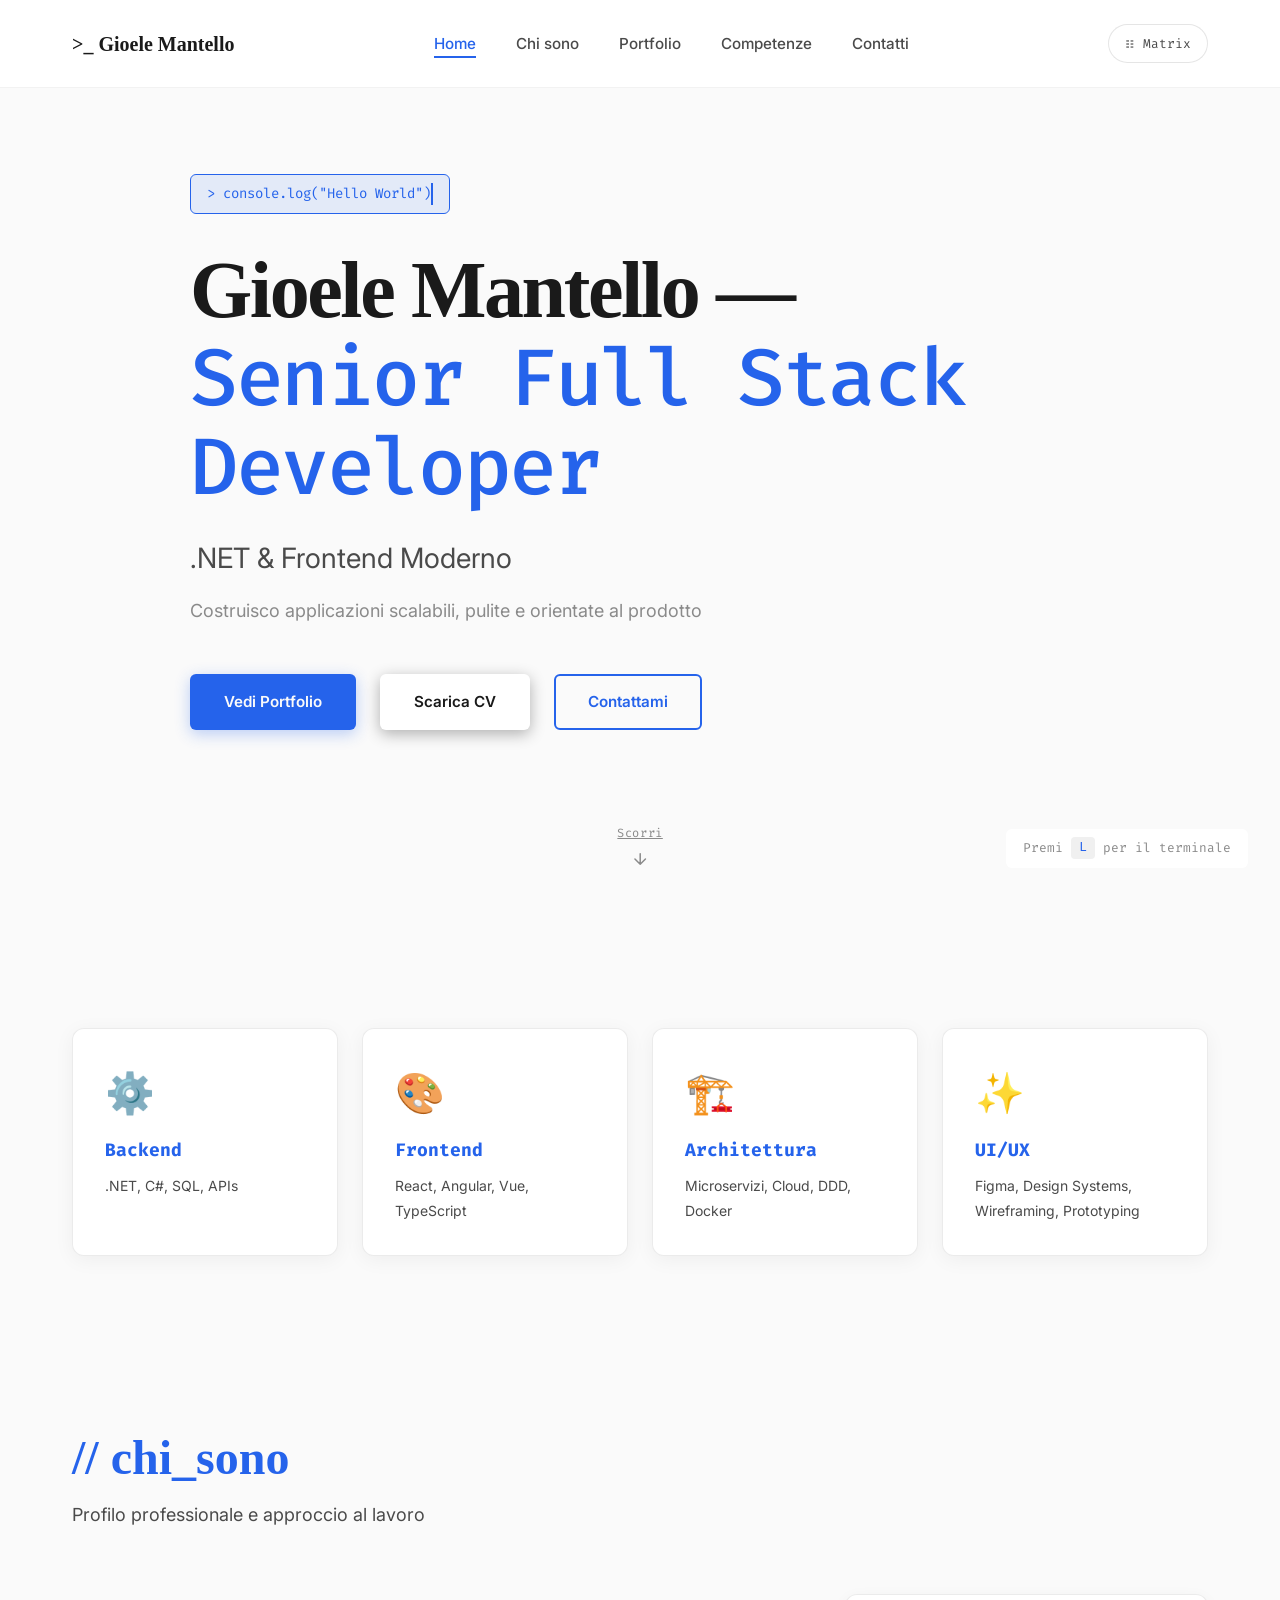
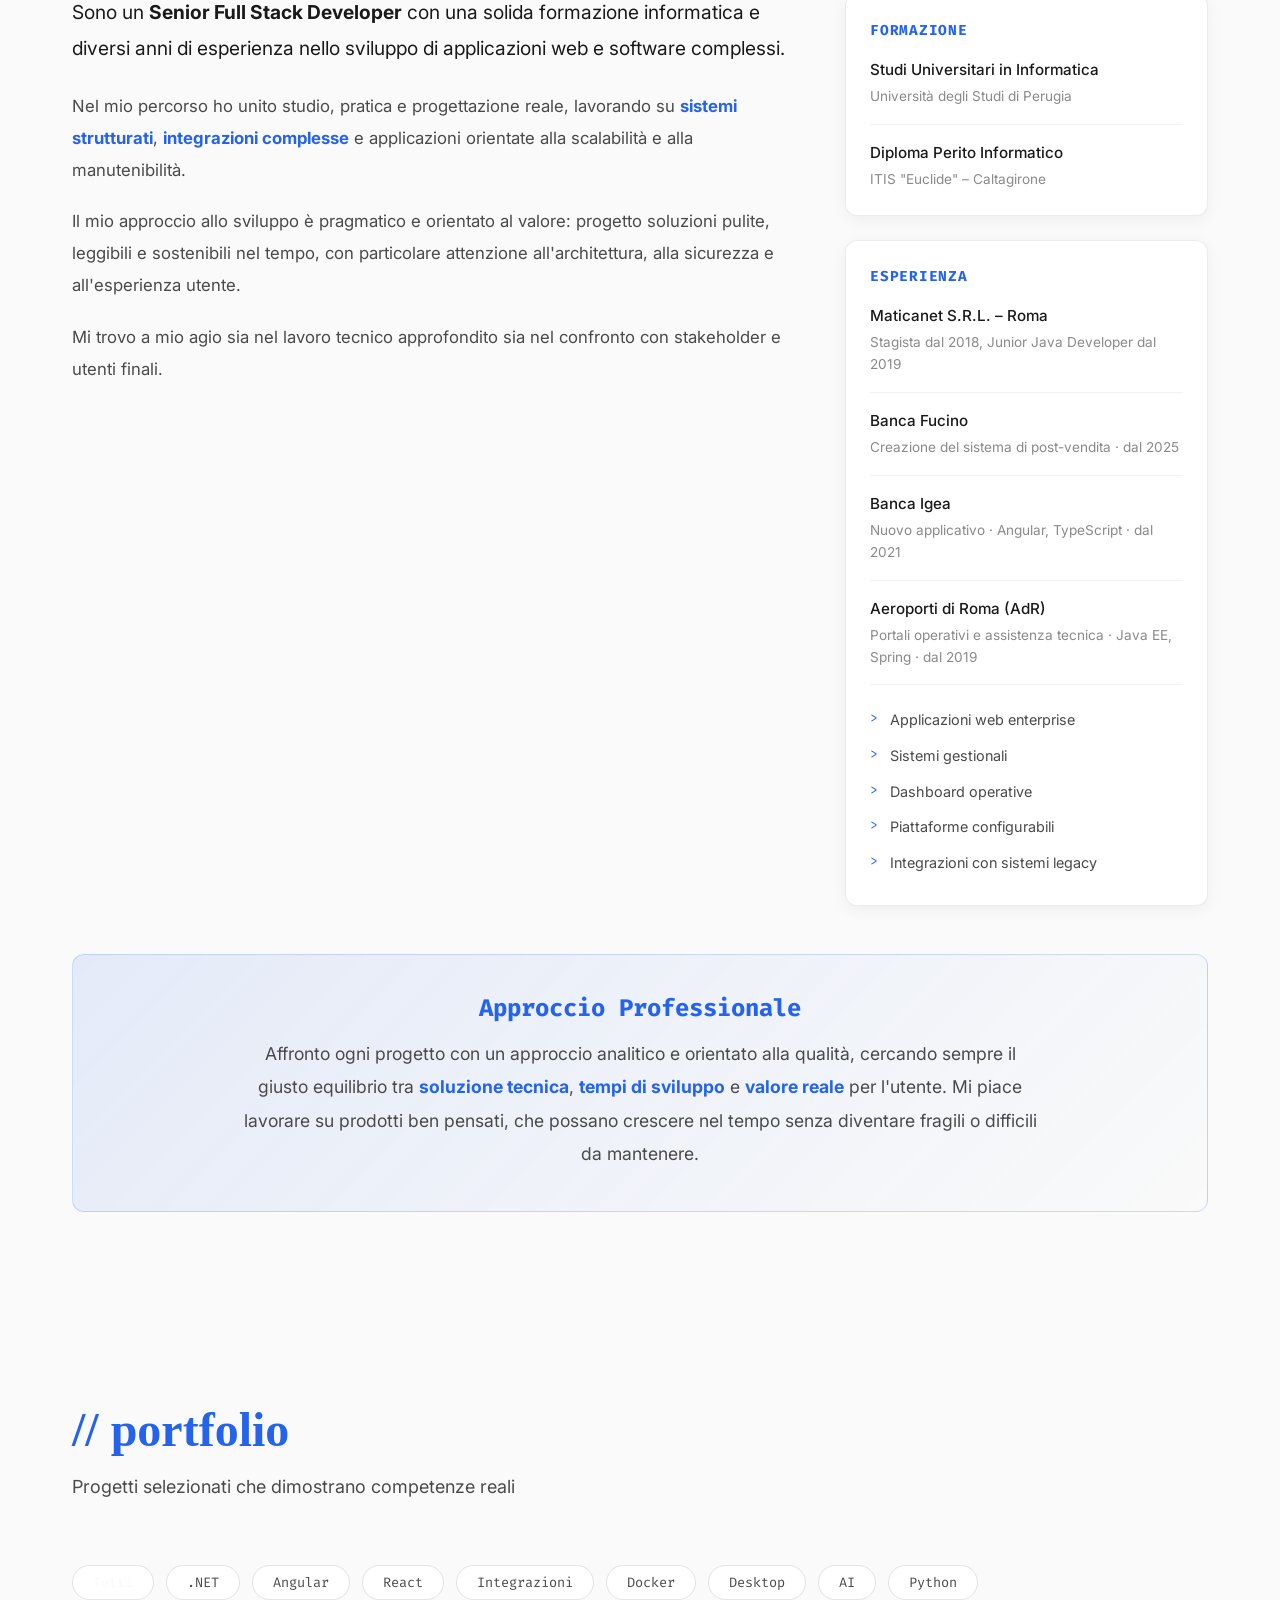
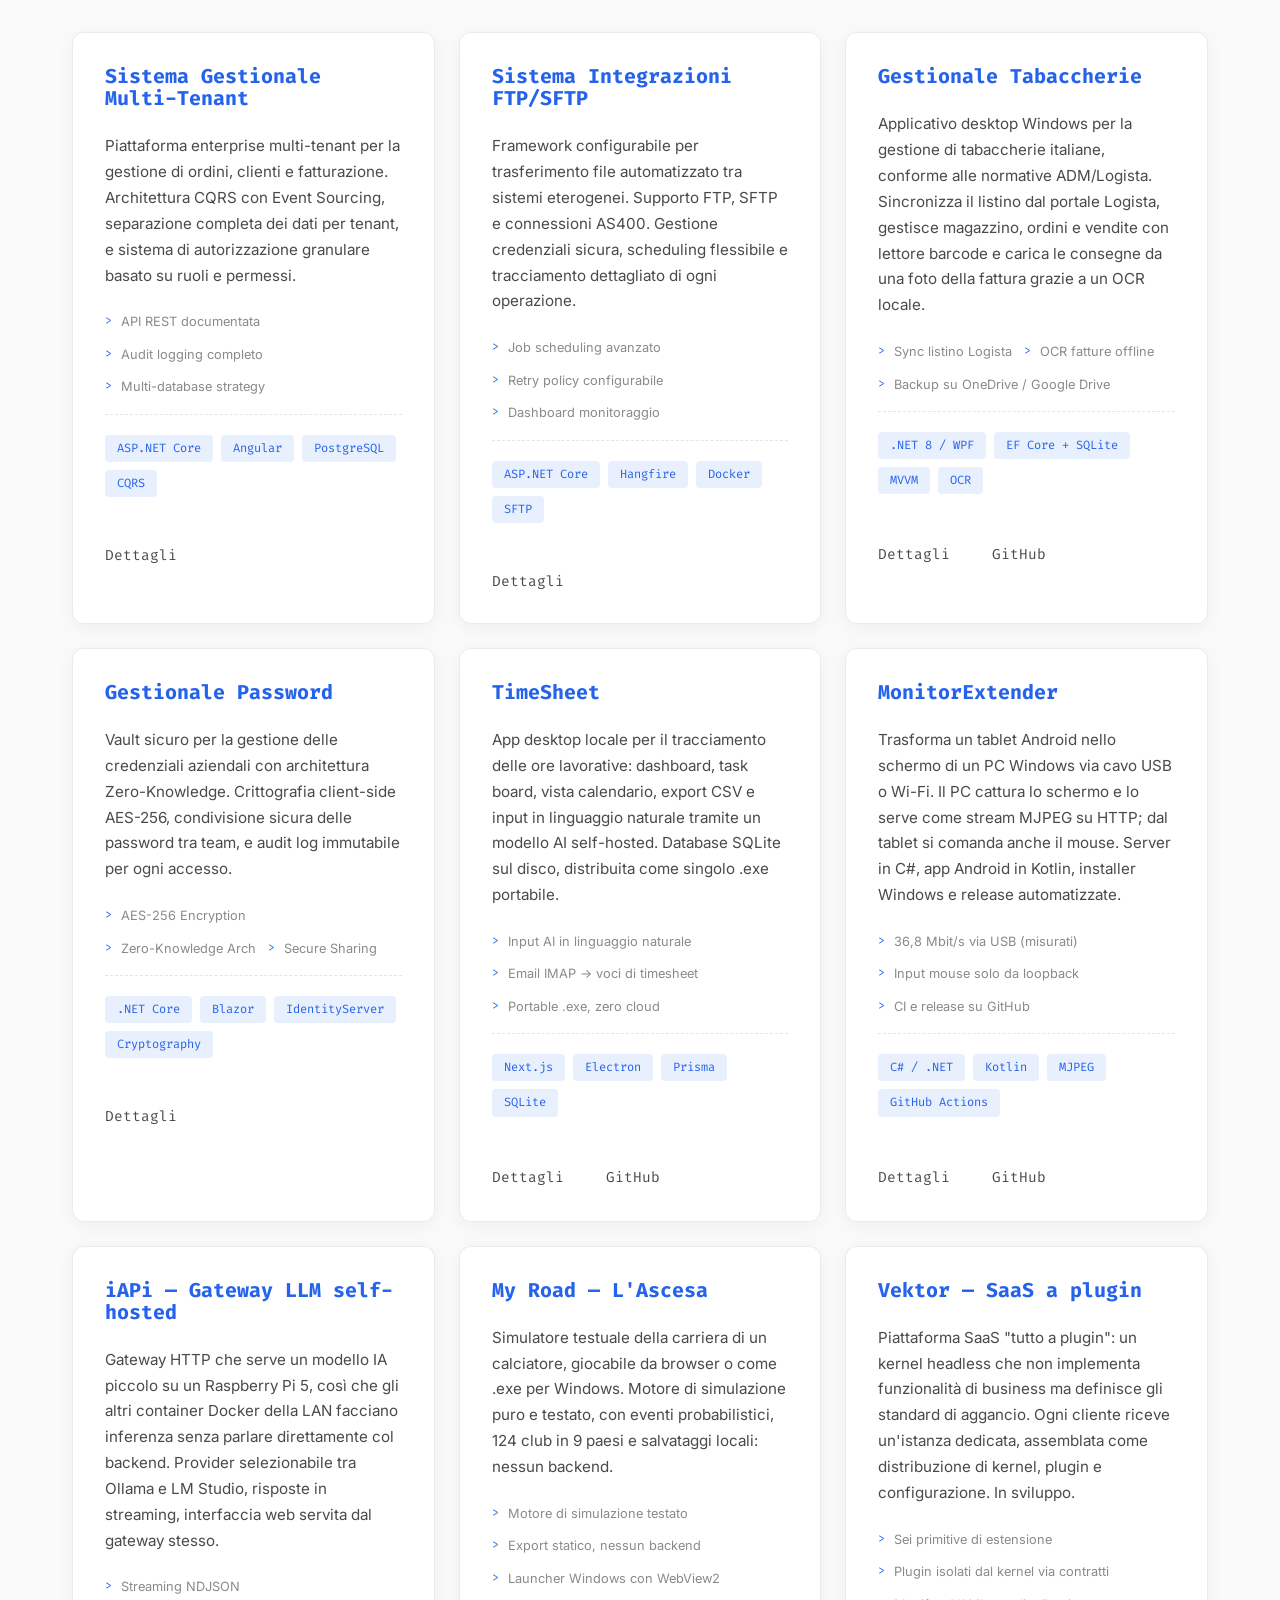
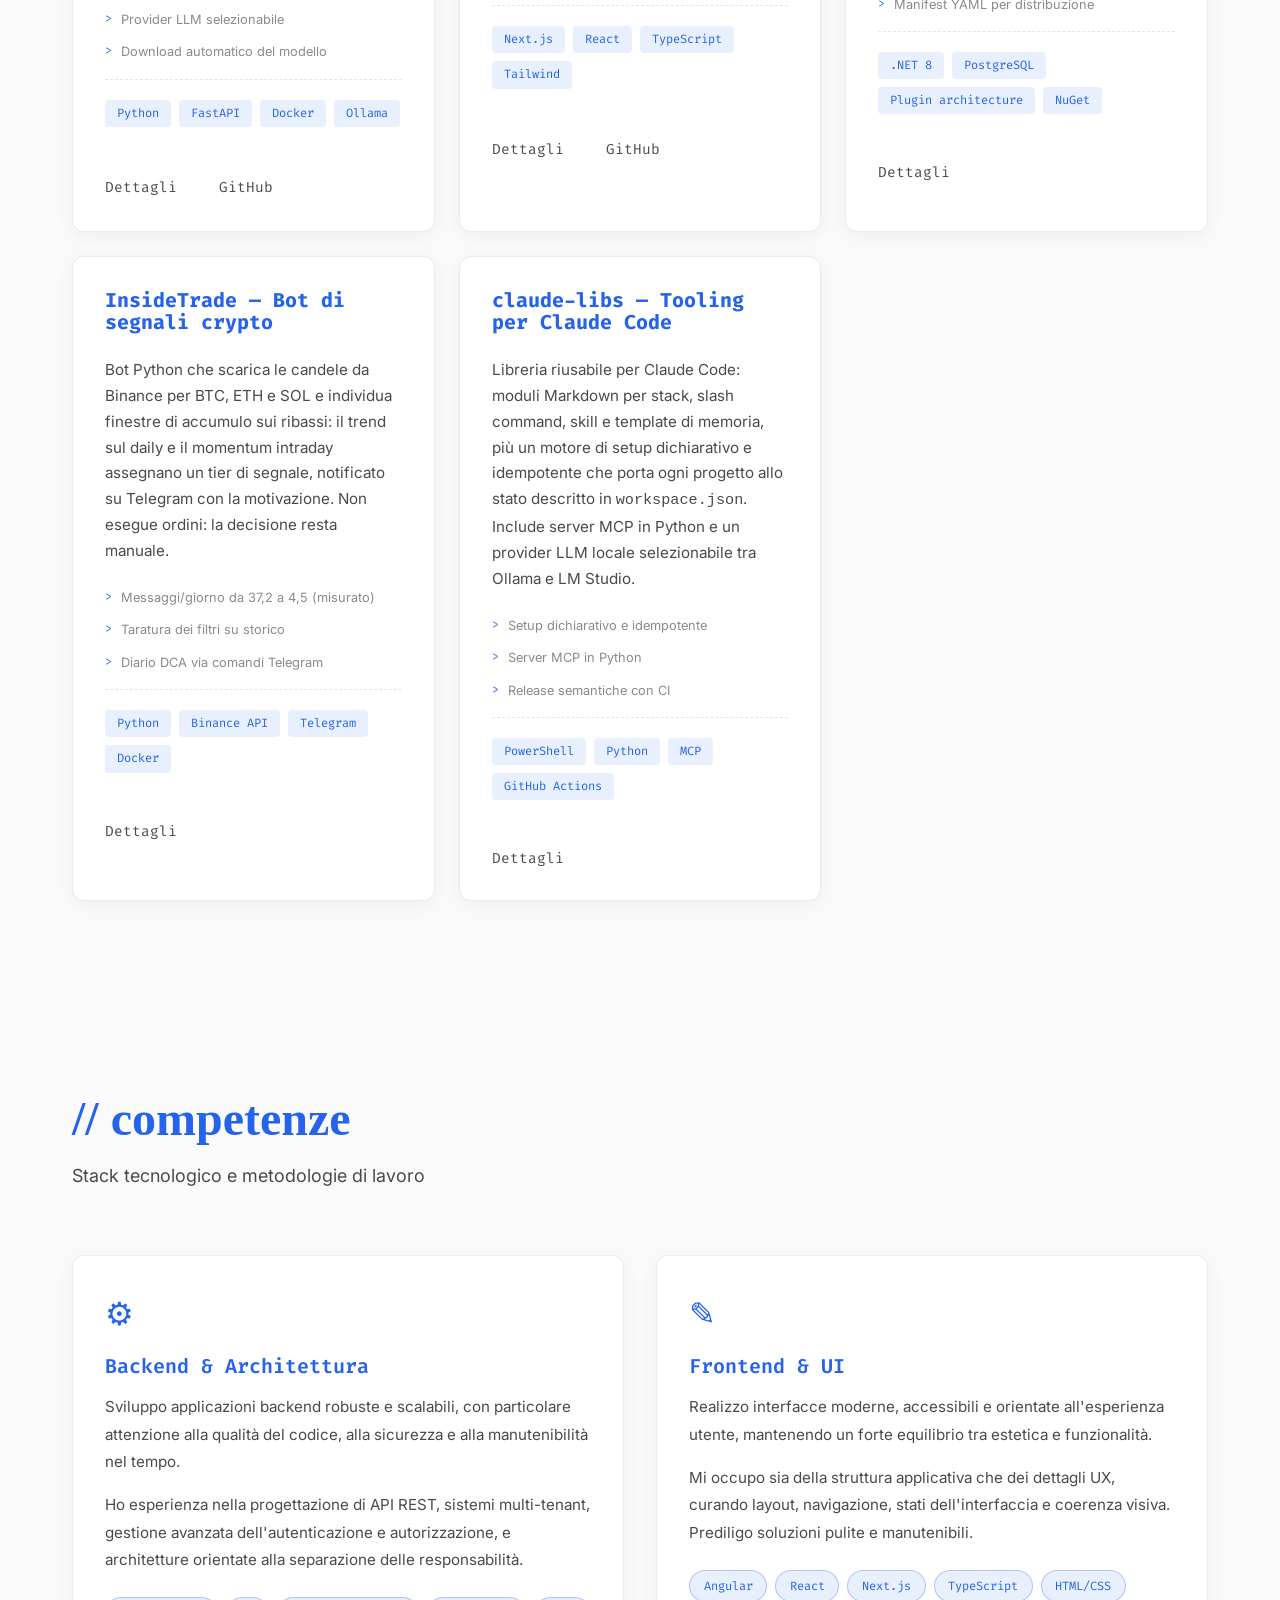
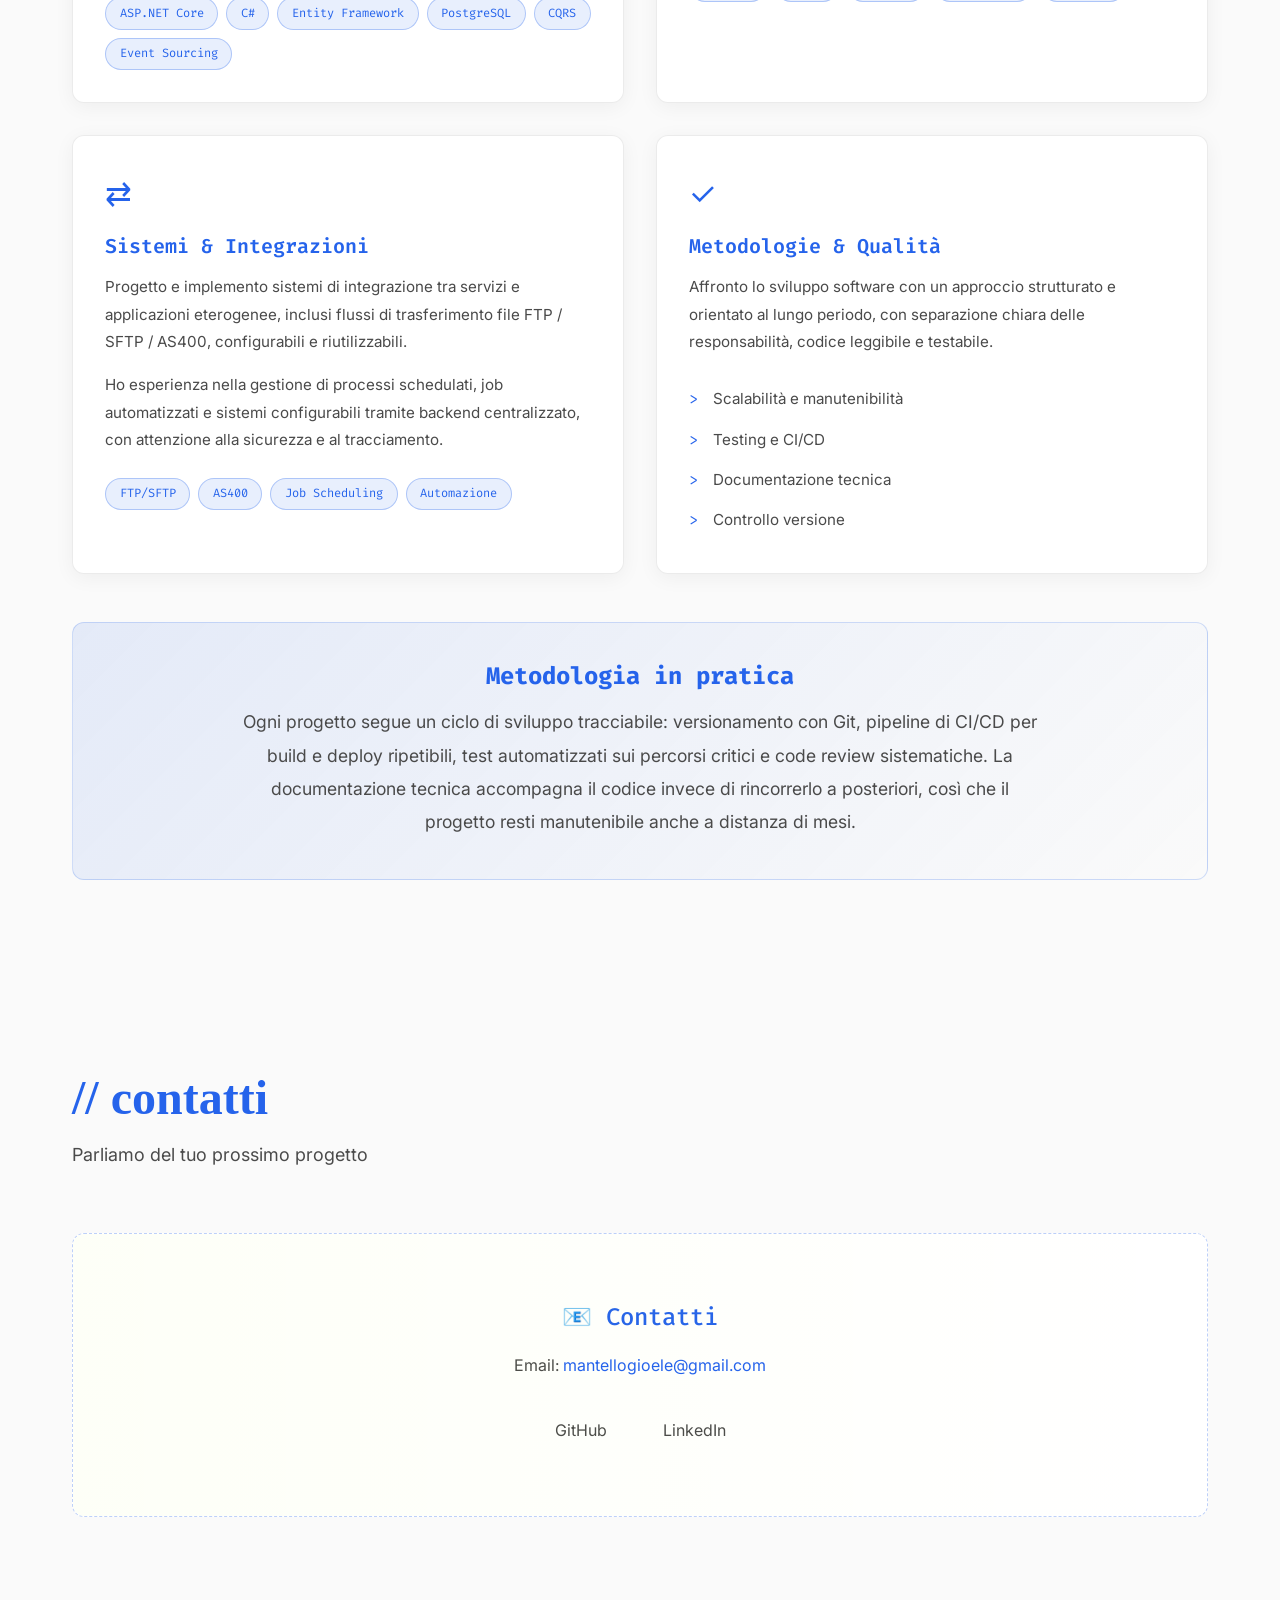
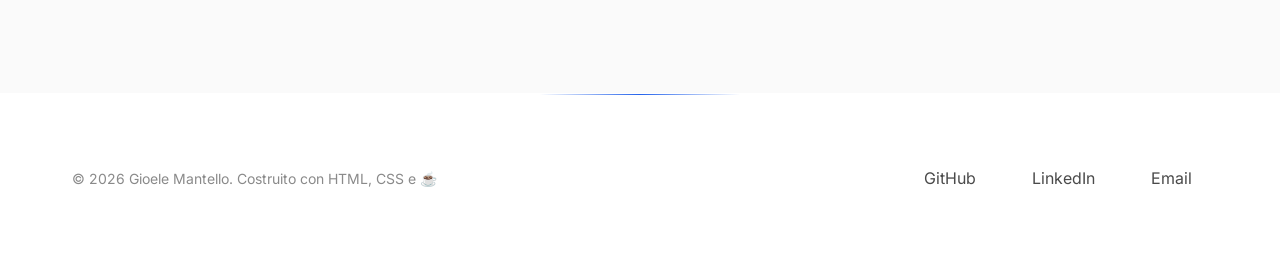
==== commit a2c50e5d: "feat(cv): add Banca Fucino post-sales engagement - Add the Banca Fucino post-vendita engagement (sin" ====
--- a/index.html
+++ b/index.html
@@ -182,14 +182,18 @@
                             <span class="info-value">Stagista dal 2018, Junior Java Developer dal 2019</span>
                         </div>
                         <div class="info-item">
-                            <span class="info-label">Aeroporti di Roma (AdR)</span>
-                            <span class="info-value">Portali operativi e assistenza tecnica &middot; Java EE, Spring
-                                &middot; dal 2019</span>
+                            <span class="info-label">Banca Fucino</span>
+                            <span class="info-value">Creazione del sistema di post-vendita &middot; dal 2025</span>
                         </div>
                         <div class="info-item">
                             <span class="info-label">Banca Igea</span>
                             <span class="info-value">Nuovo applicativo &middot; Angular, TypeScript &middot; dal
                                 2021</span>
+                        </div>
+                        <div class="info-item">
+                            <span class="info-label">Aeroporti di Roma (AdR)</span>
+                            <span class="info-value">Portali operativi e assistenza tecnica &middot; Java EE, Spring
+                                &middot; dal 2019</span>
                         </div>
                         <ul class="experience-list">
                             <li>Applicazioni web enterprise</li>
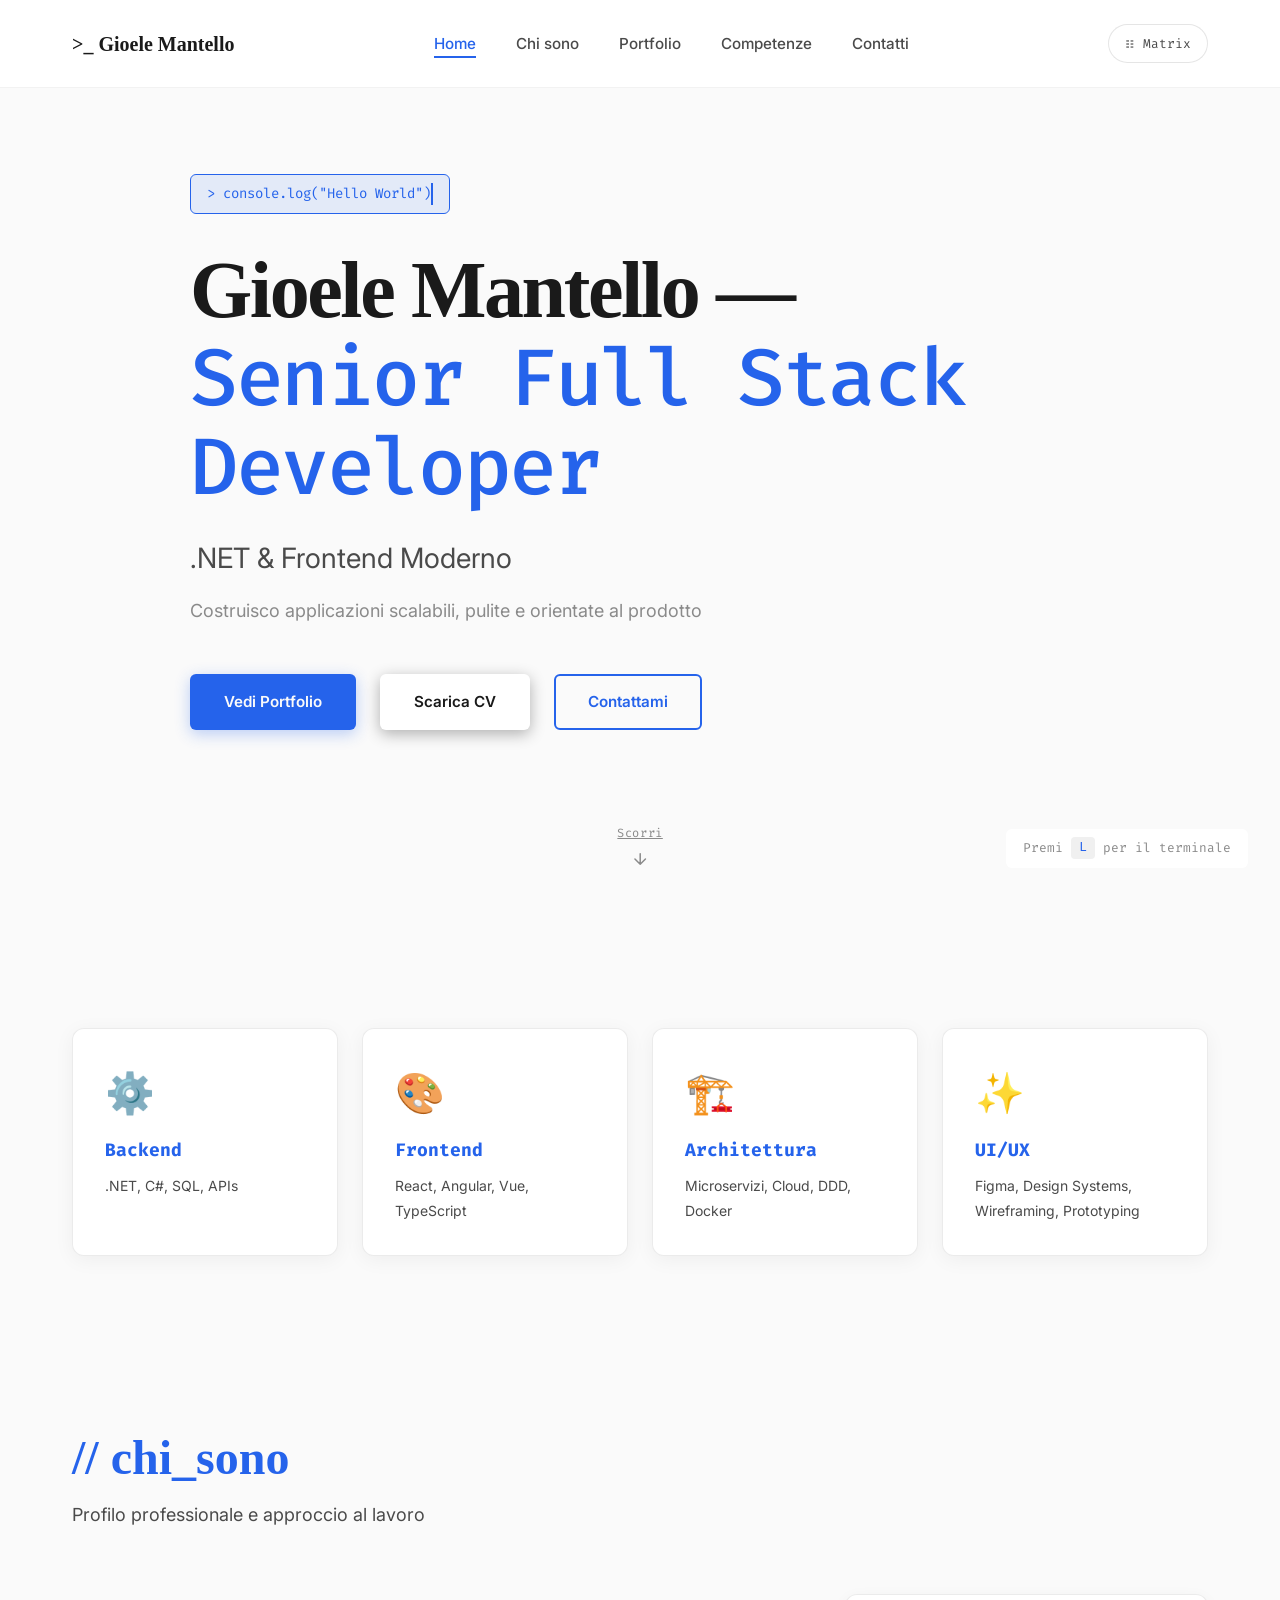
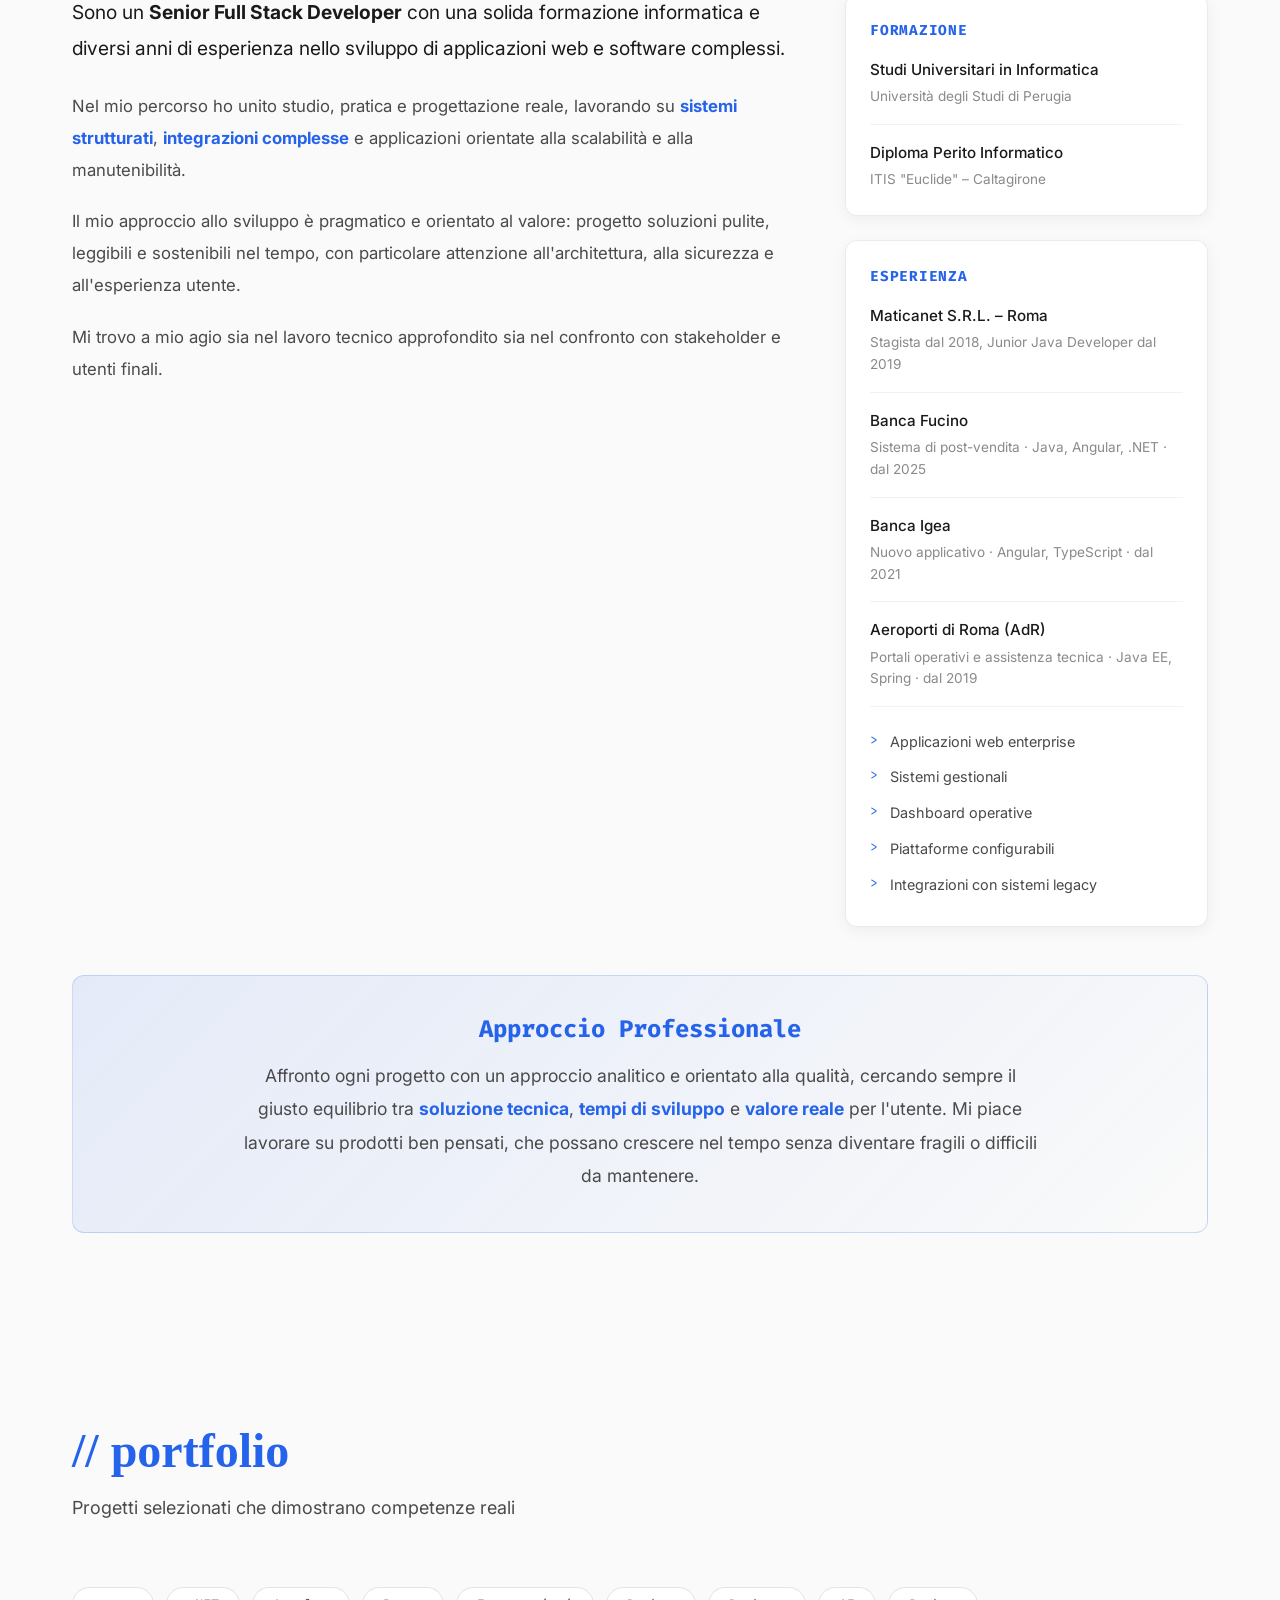
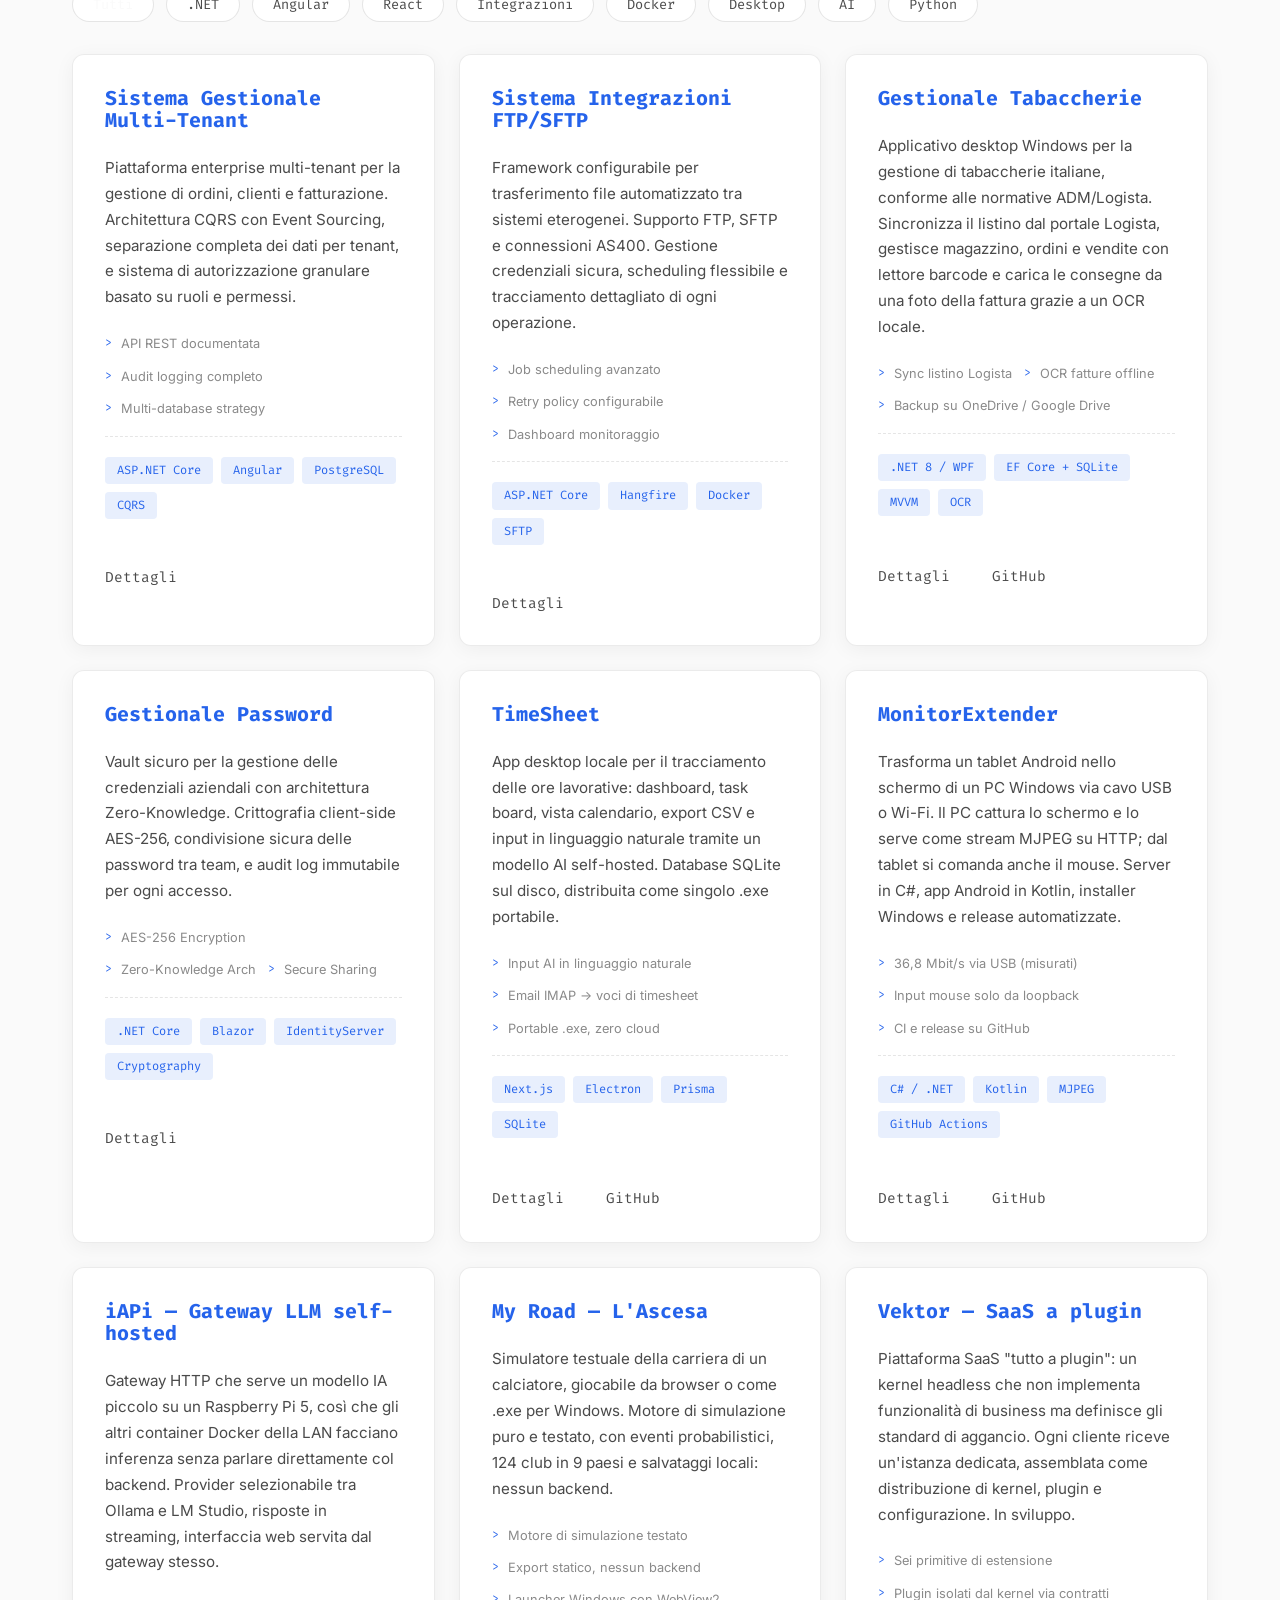
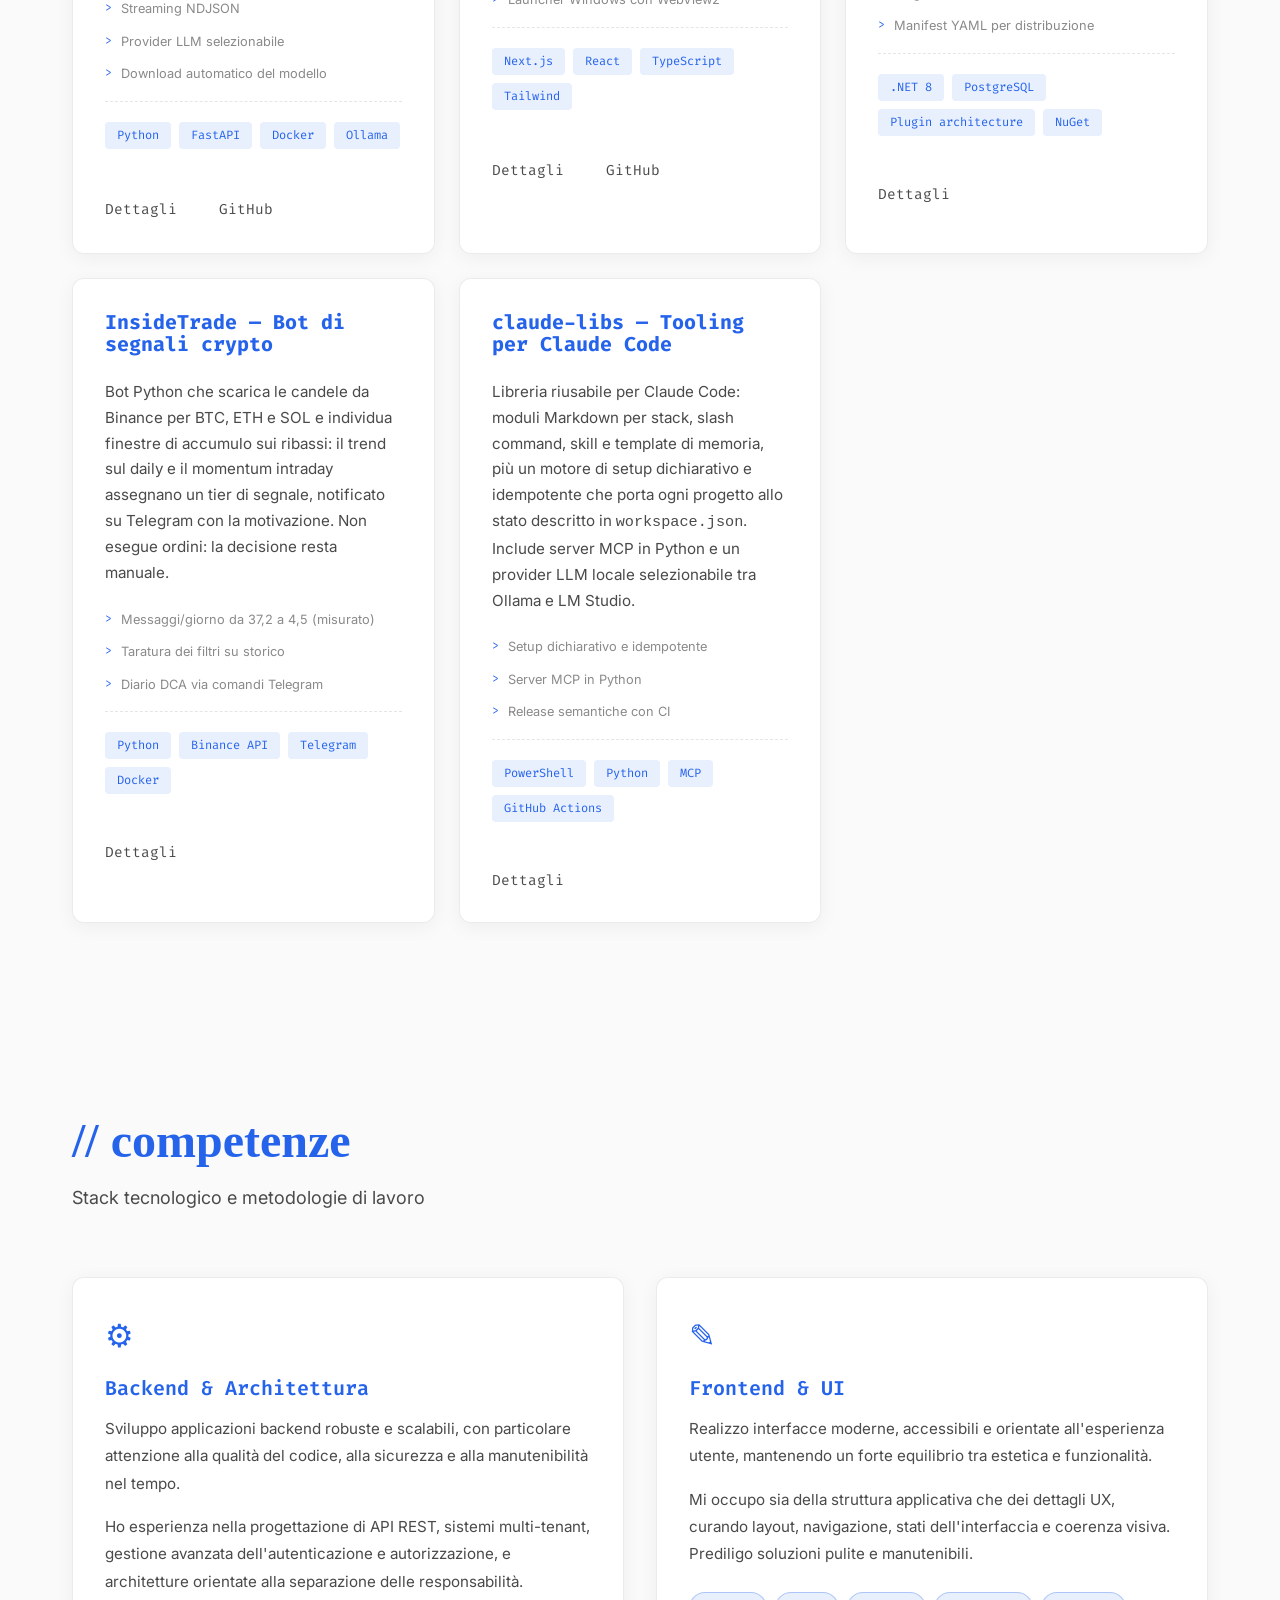
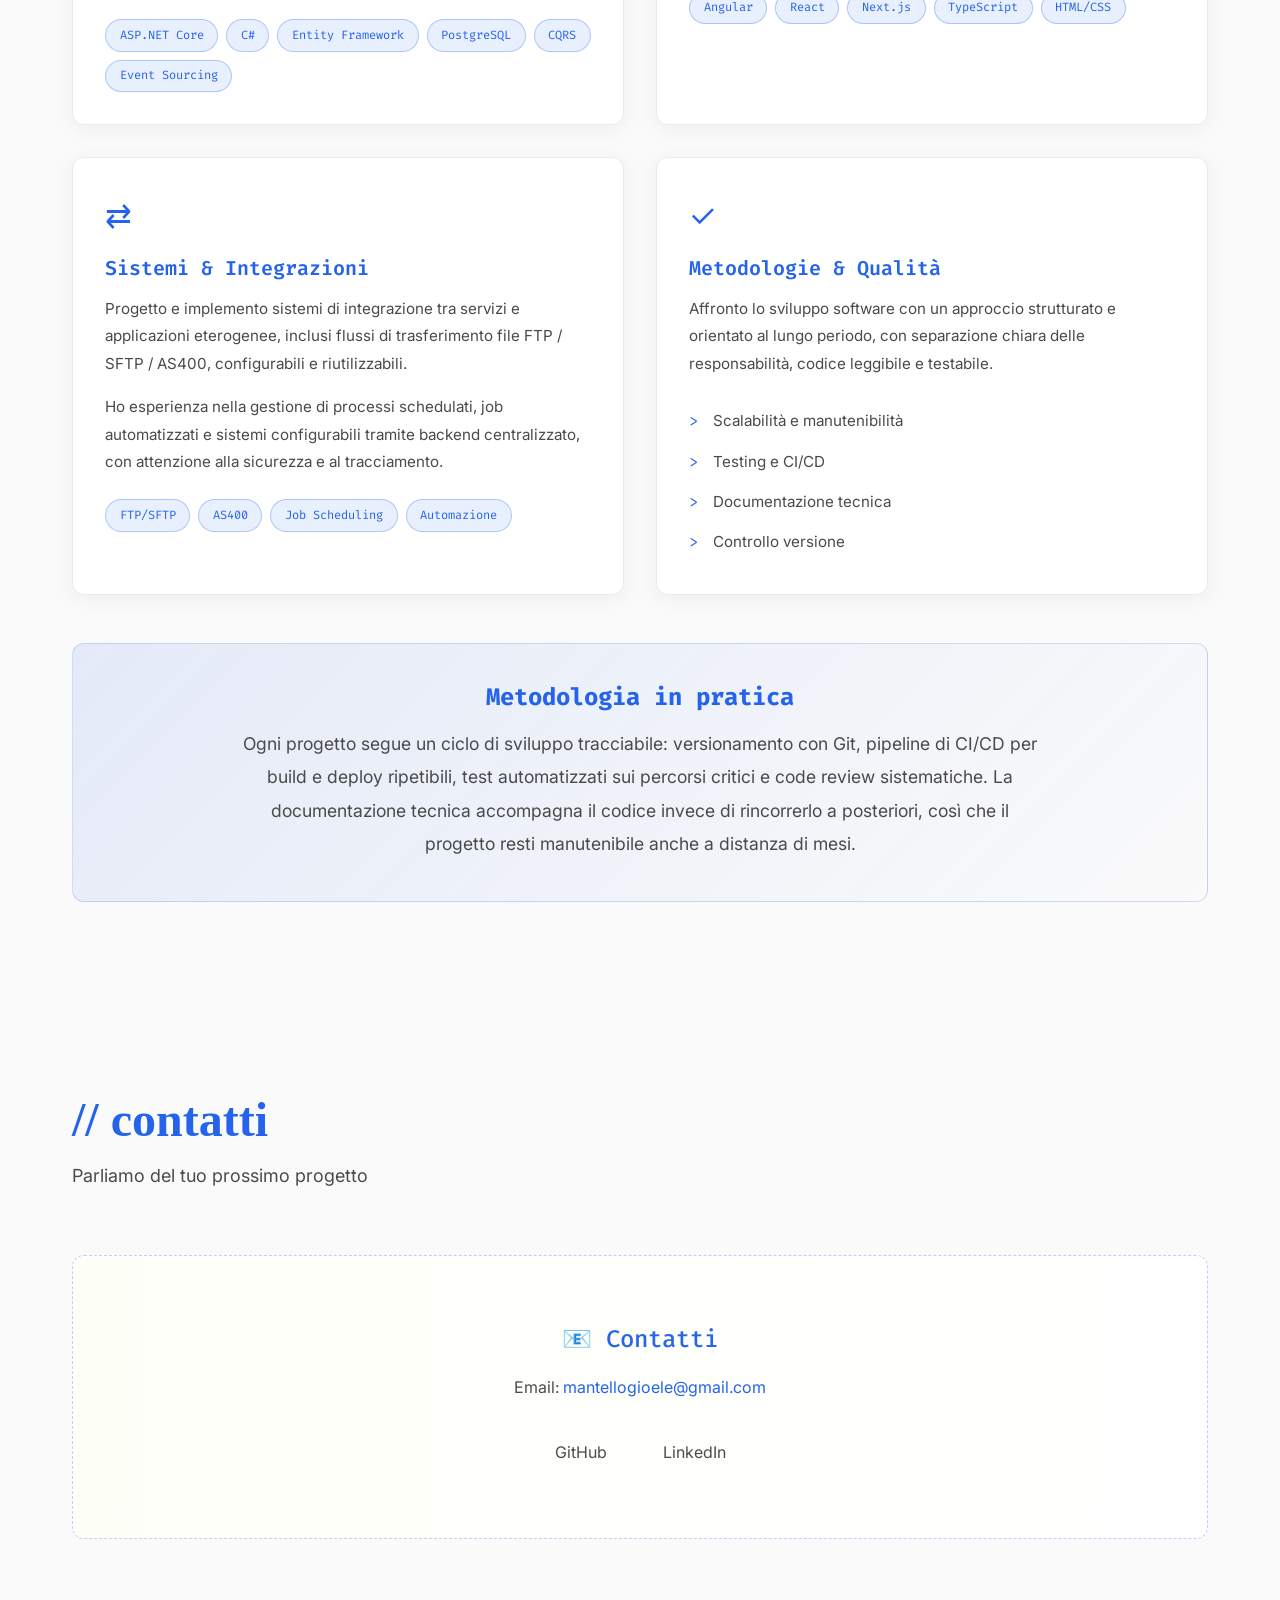
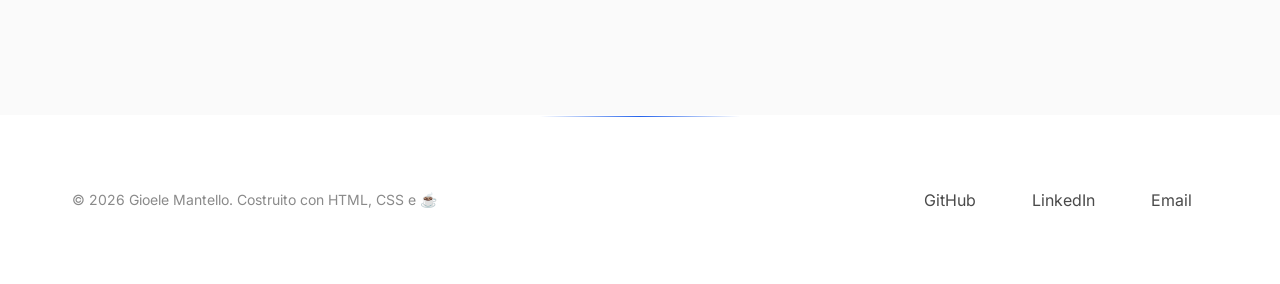
==== commit 4a2dbadf: "feat(cv): add role, stack and period for Banca Fucino - Banca Fucino is ongoing: analista programmat" ====
--- a/index.html
+++ b/index.html
@@ -183,7 +183,8 @@
                         </div>
                         <div class="info-item">
                             <span class="info-label">Banca Fucino</span>
-                            <span class="info-value">Creazione del sistema di post-vendita &middot; dal 2025</span>
+                            <span class="info-value">Sistema di post-vendita &middot; Java, Angular, .NET &middot; dal
+                                2025</span>
                         </div>
                         <div class="info-item">
                             <span class="info-label">Banca Igea</span>
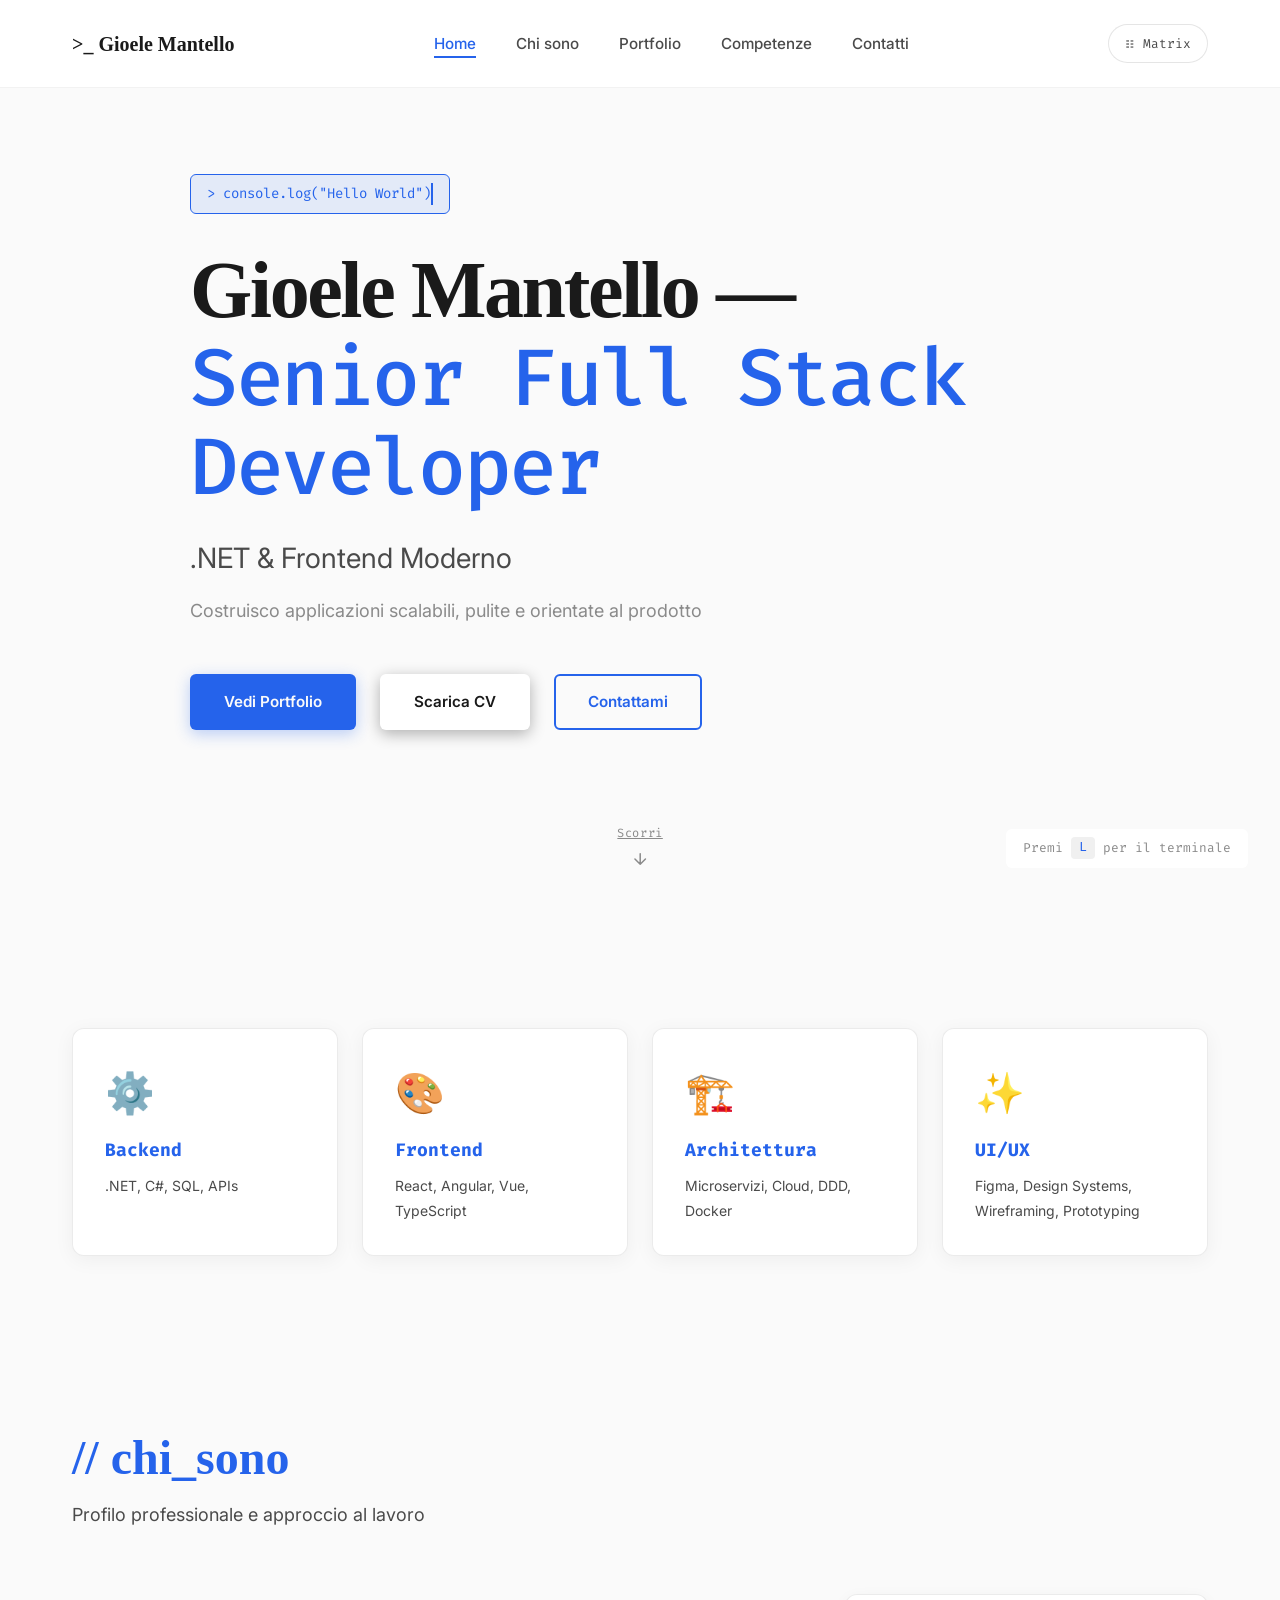
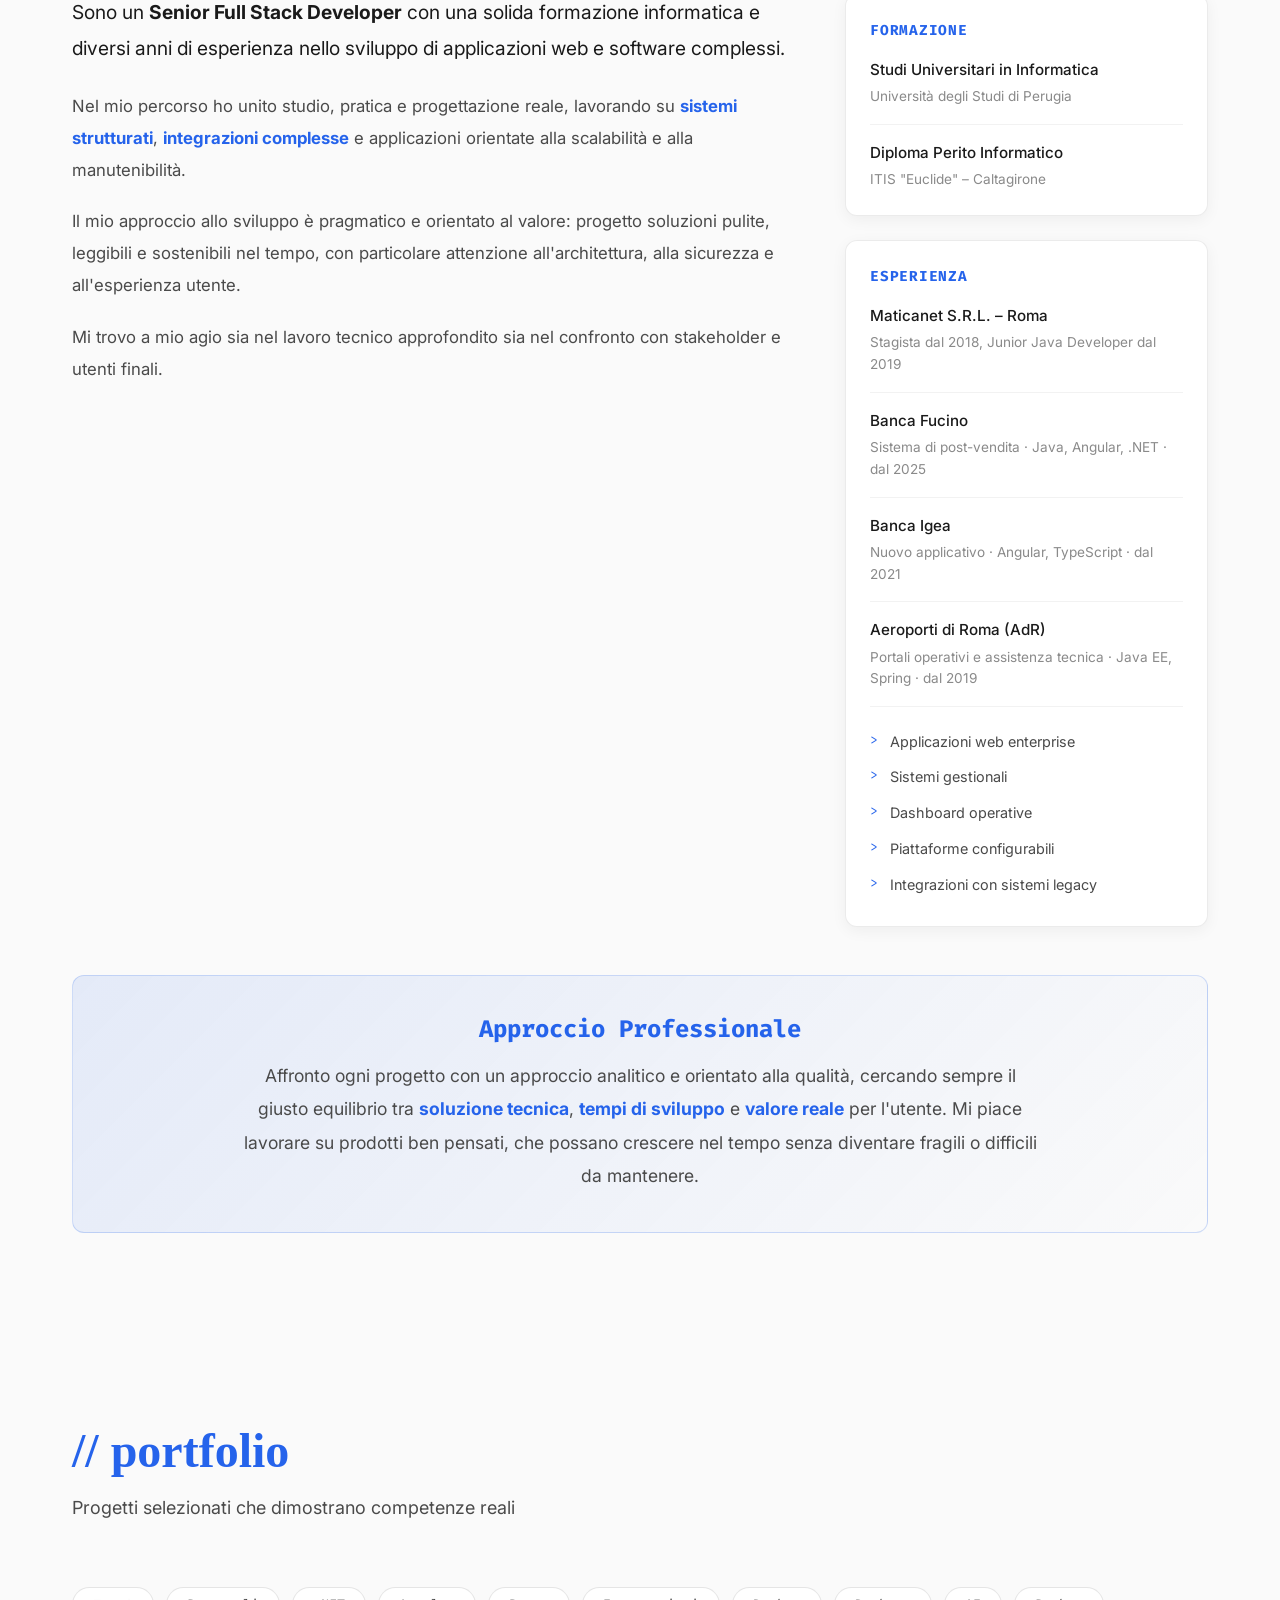
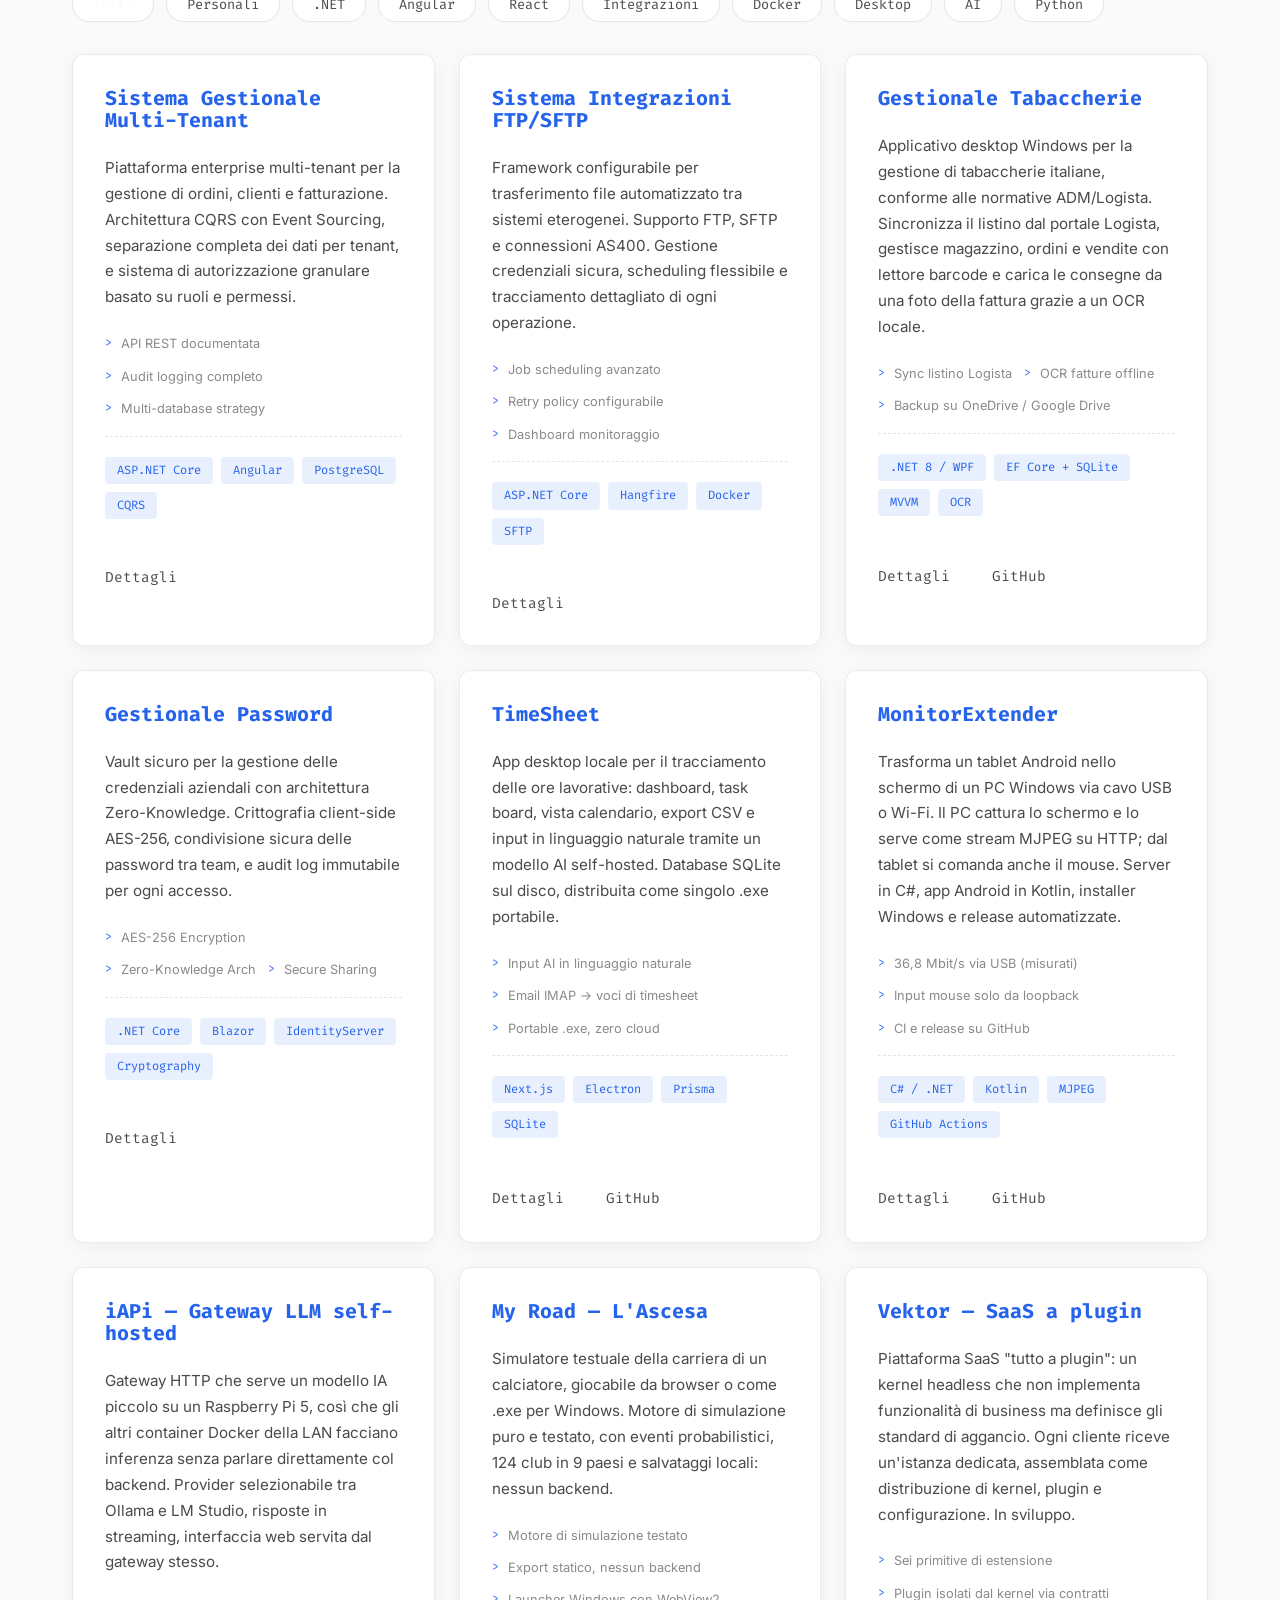
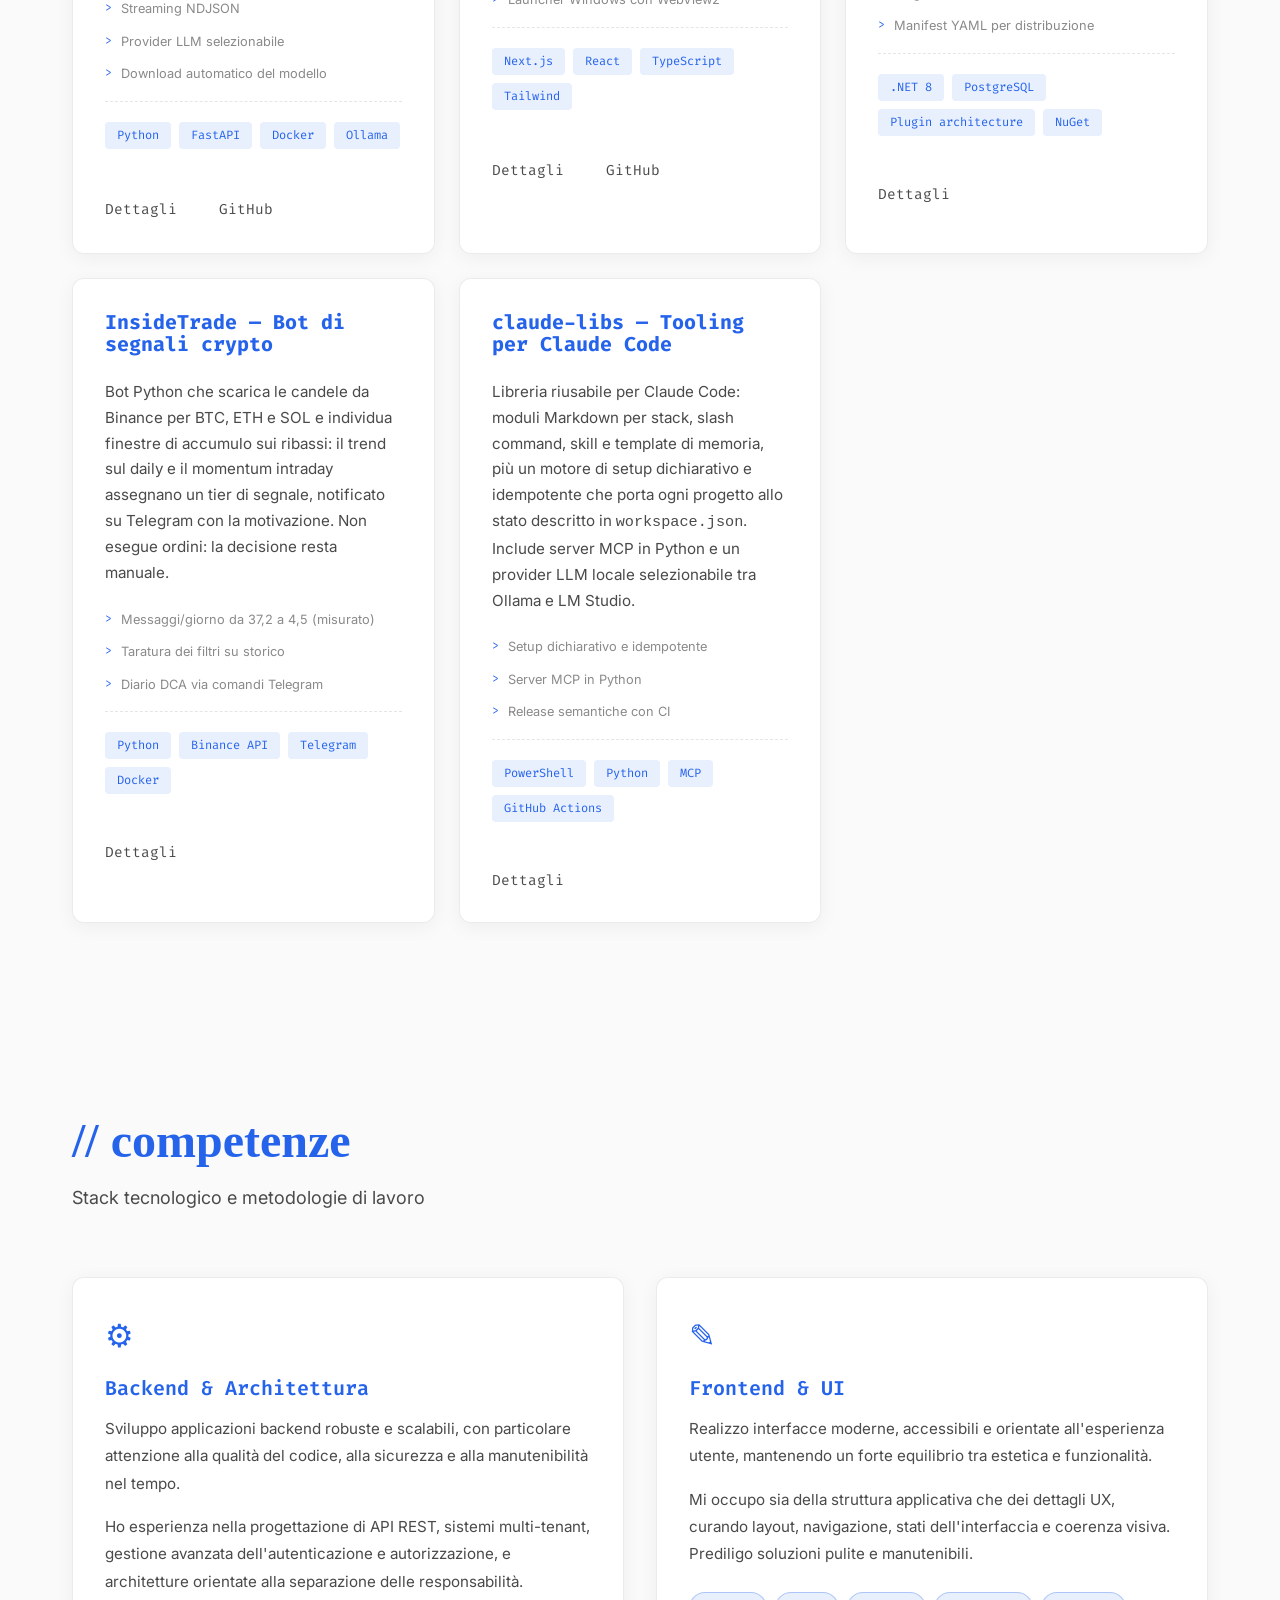
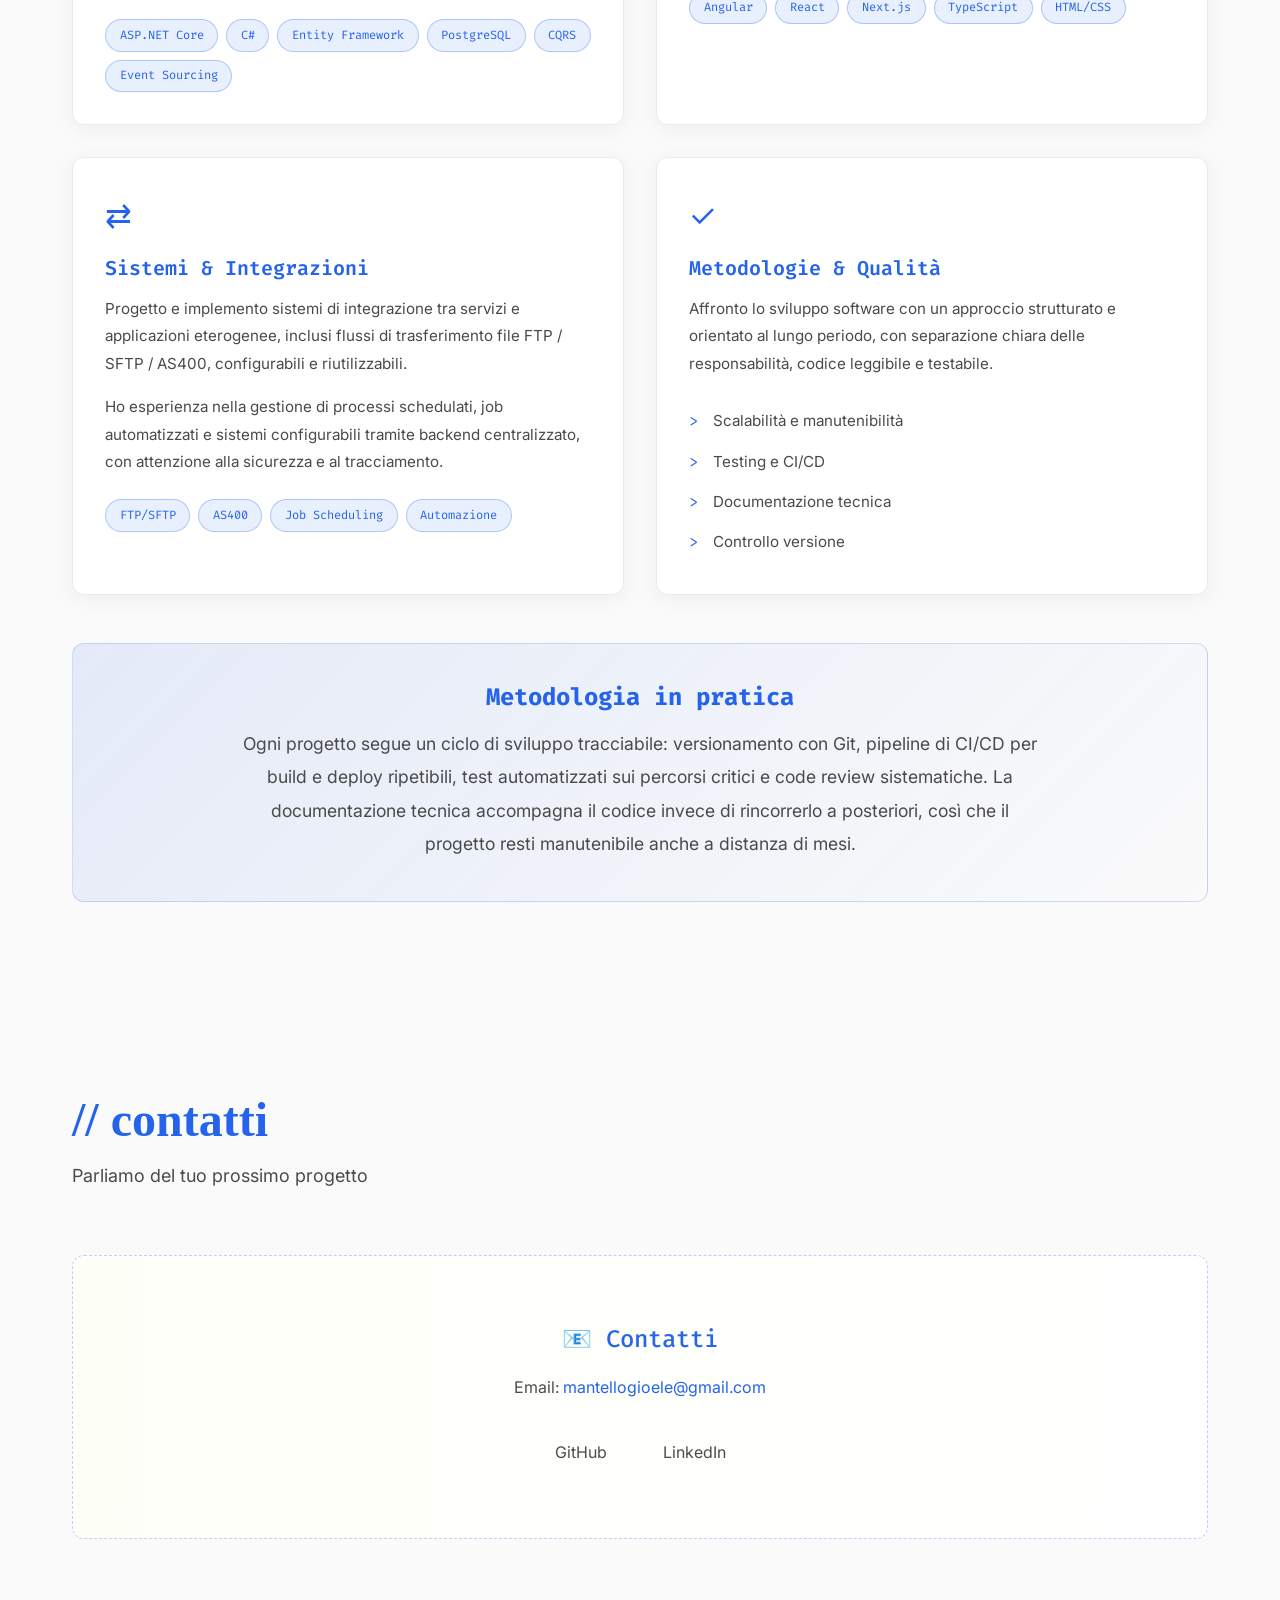
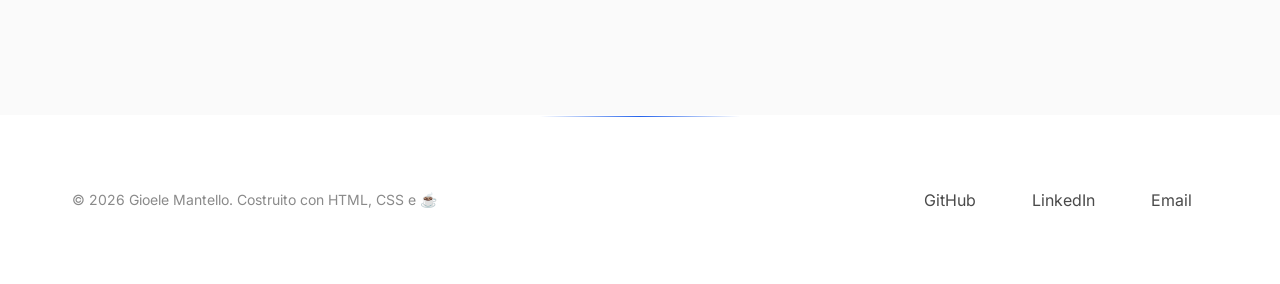
==== commit 67c6a7be: "feat(portfolio): mark repository projects as personal - Rename the CV section to "Progetti personali" ====
--- a/index.html
+++ b/index.html
@@ -234,6 +234,7 @@
             <!-- Portfolio Filters -->
             <div class="filter-container reveal">
                 <button class="filter-tag active" data-filter="all">Tutti</button>
+                <button class="filter-tag" data-filter="personale">Personali</button>
                 <button class="filter-tag" data-filter="dotnet">.NET</button>
                 <button class="filter-tag" data-filter="angular">Angular</button>
                 <button class="filter-tag" data-filter="react">React</button>
@@ -296,7 +297,7 @@
                     </div>
                 </div>
 
-                <div class="project-card visible" data-tags="dotnet,wpf,desktop">
+                <div class="project-card visible" data-tags="dotnet,wpf,desktop,personale">
                     <div class="project-header">
                         <h3 class="project-title">Gestionale Tabaccherie</h3>
                     </div>
@@ -349,7 +350,7 @@
                     </div>
                 </div>
 
-                <div class="project-card visible" data-tags="react,desktop,ai">
+                <div class="project-card visible" data-tags="react,desktop,ai,personale">
                     <div class="project-header">
                         <h3 class="project-title">TimeSheet</h3>
                     </div>
@@ -376,7 +377,7 @@
                     </div>
                 </div>
 
-                <div class="project-card visible" data-tags="dotnet,desktop">
+                <div class="project-card visible" data-tags="dotnet,desktop,personale">
                     <div class="project-header">
                         <h3 class="project-title">MonitorExtender</h3>
                     </div>
@@ -404,7 +405,7 @@
                     </div>
                 </div>
 
-                <div class="project-card visible" data-tags="docker,ai,integrazioni,python">
+                <div class="project-card visible" data-tags="docker,ai,integrazioni,python,personale">
                     <div class="project-header">
                         <h3 class="project-title">iAPi — Gateway LLM self-hosted</h3>
                     </div>
@@ -432,7 +433,7 @@
                     </div>
                 </div>
 
-                <div class="project-card visible" data-tags="react,desktop">
+                <div class="project-card visible" data-tags="react,desktop,personale">
                     <div class="project-header">
                         <h3 class="project-title">My Road — L'Ascesa</h3>
                     </div>
@@ -459,7 +460,7 @@
                     </div>
                 </div>
 
-                <div class="project-card visible" data-tags="dotnet">
+                <div class="project-card visible" data-tags="dotnet,personale">
                     <div class="project-header">
                         <h3 class="project-title">Vektor — SaaS a plugin</h3>
                     </div>
@@ -484,7 +485,7 @@
                     </div>
                 </div>
 
-                <div class="project-card visible" data-tags="python,docker">
+                <div class="project-card visible" data-tags="python,docker,personale">
                     <div class="project-header">
                         <h3 class="project-title">InsideTrade — Bot di segnali crypto</h3>
                     </div>
@@ -510,7 +511,7 @@
                     </div>
                 </div>
 
-                <div class="project-card visible" data-tags="python,ai">
+                <div class="project-card visible" data-tags="python,ai,personale">
                     <div class="project-header">
                         <h3 class="project-title">claude-libs — Tooling per Claude Code</h3>
                     </div>
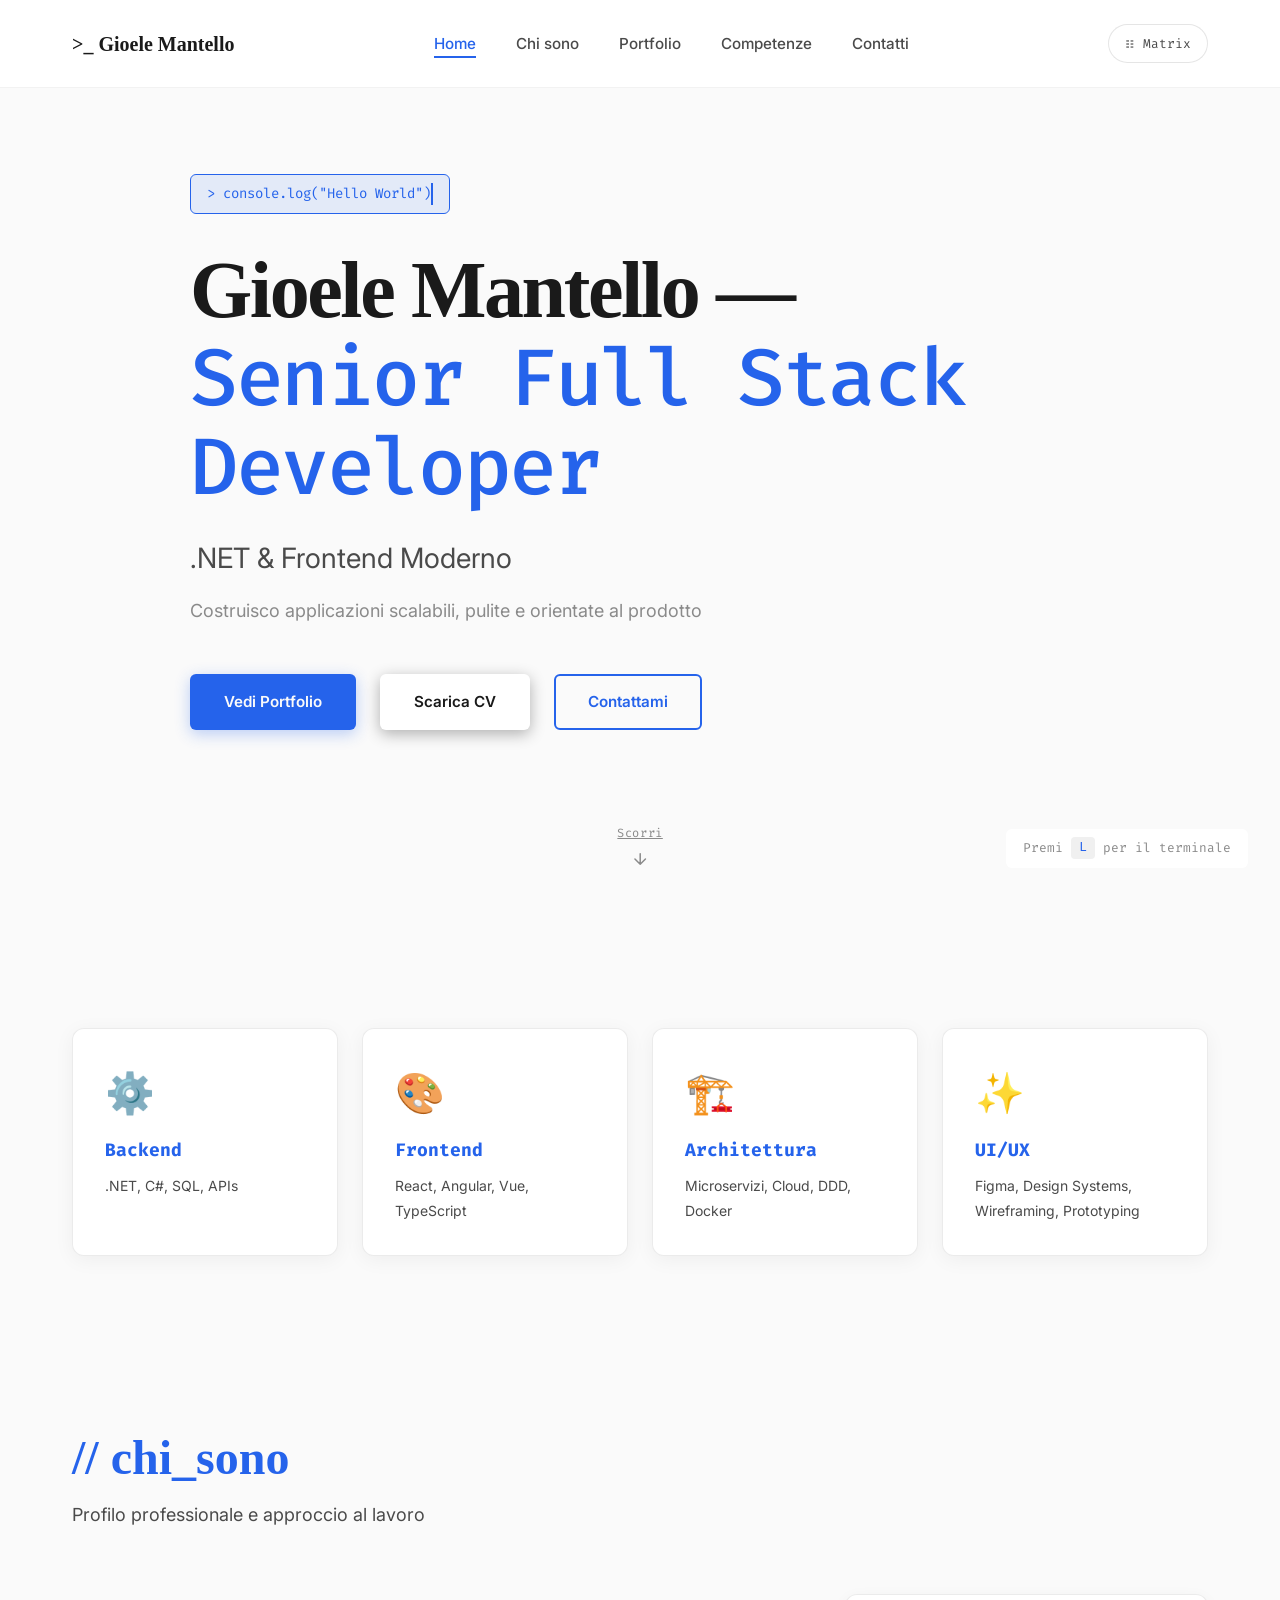
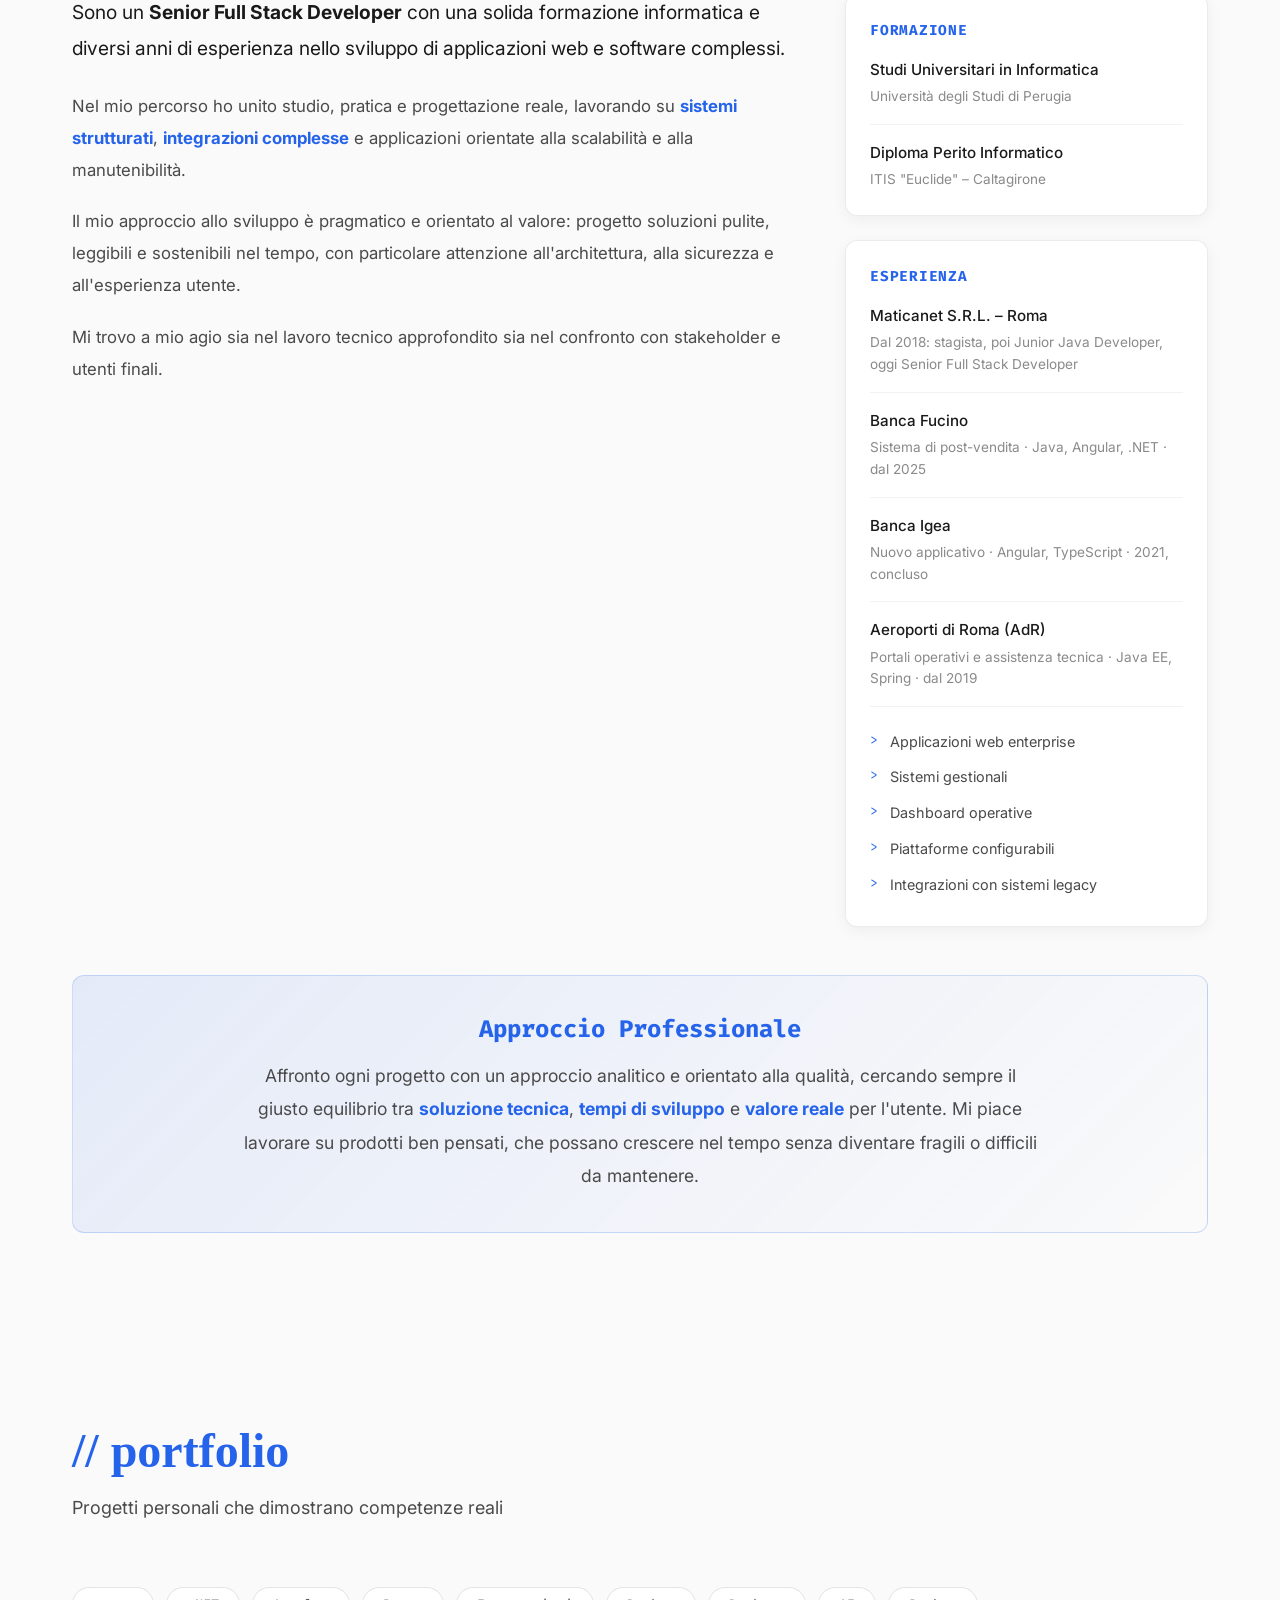
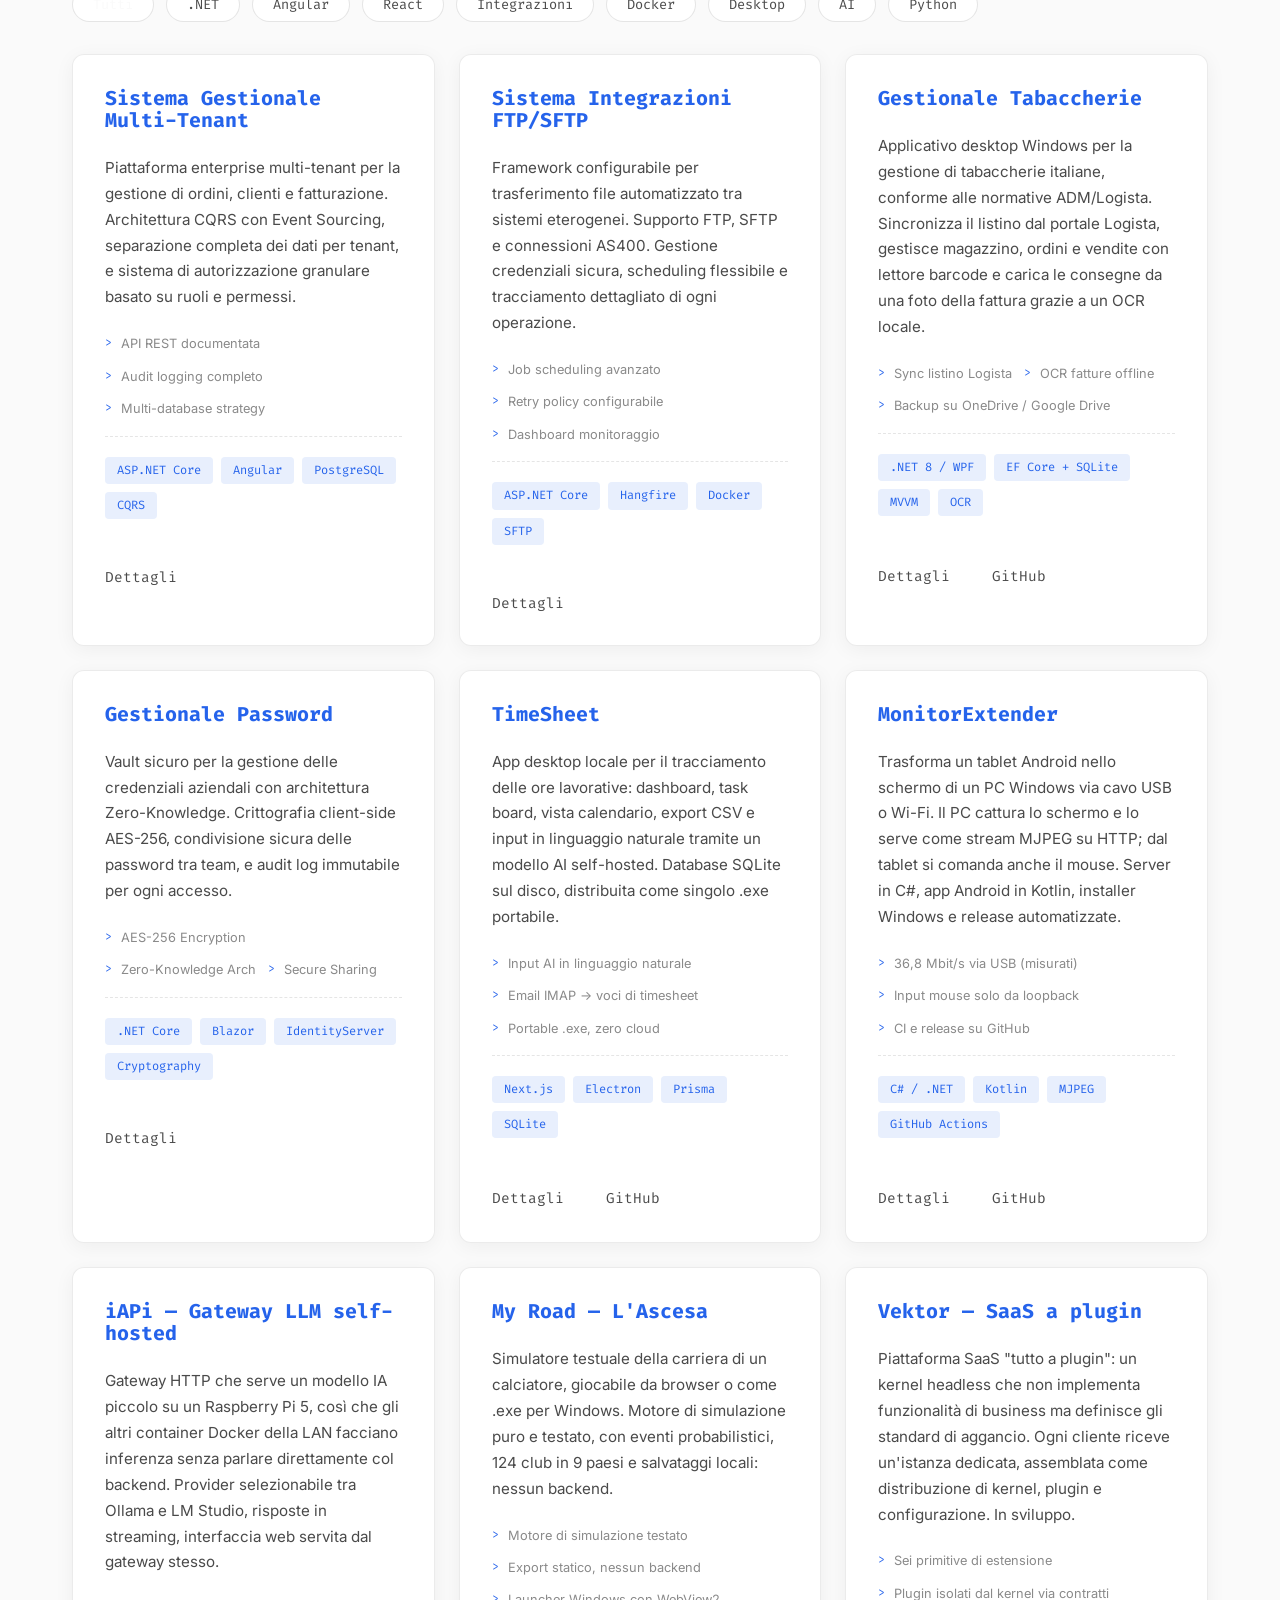
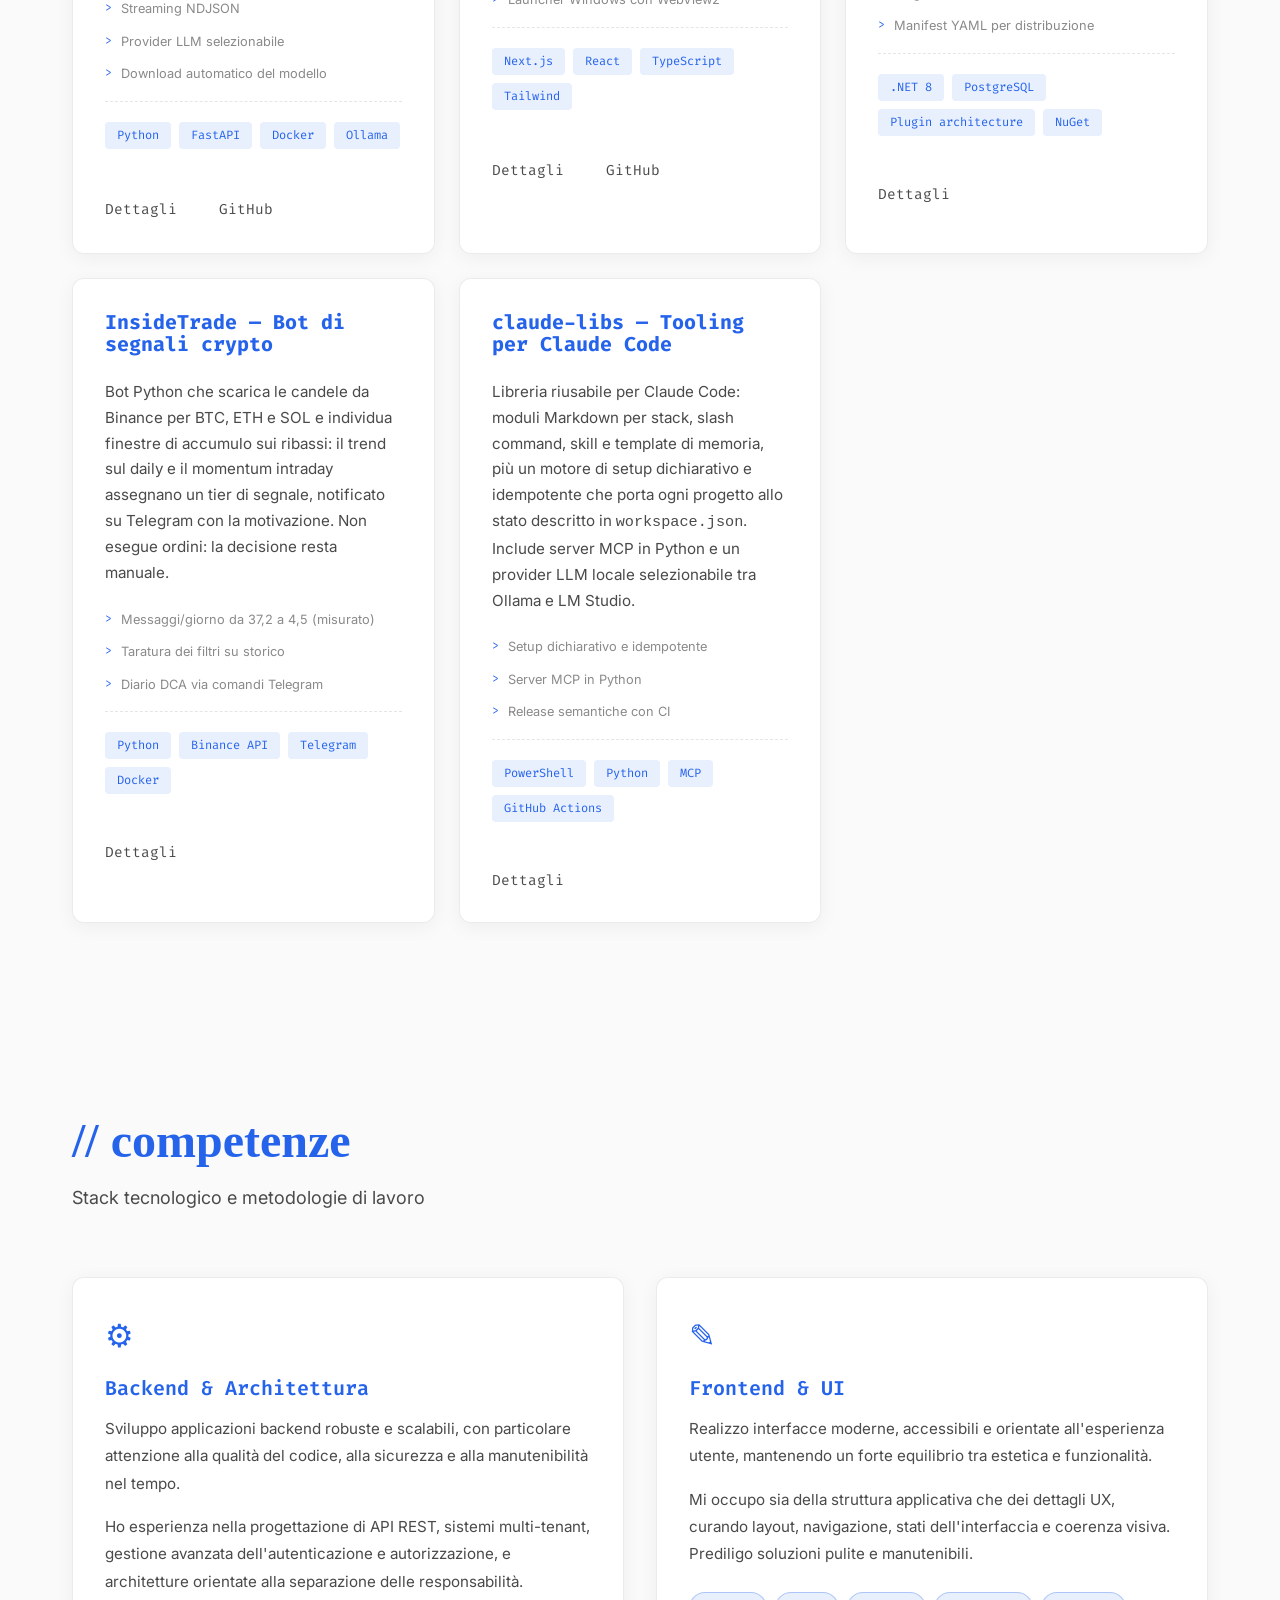
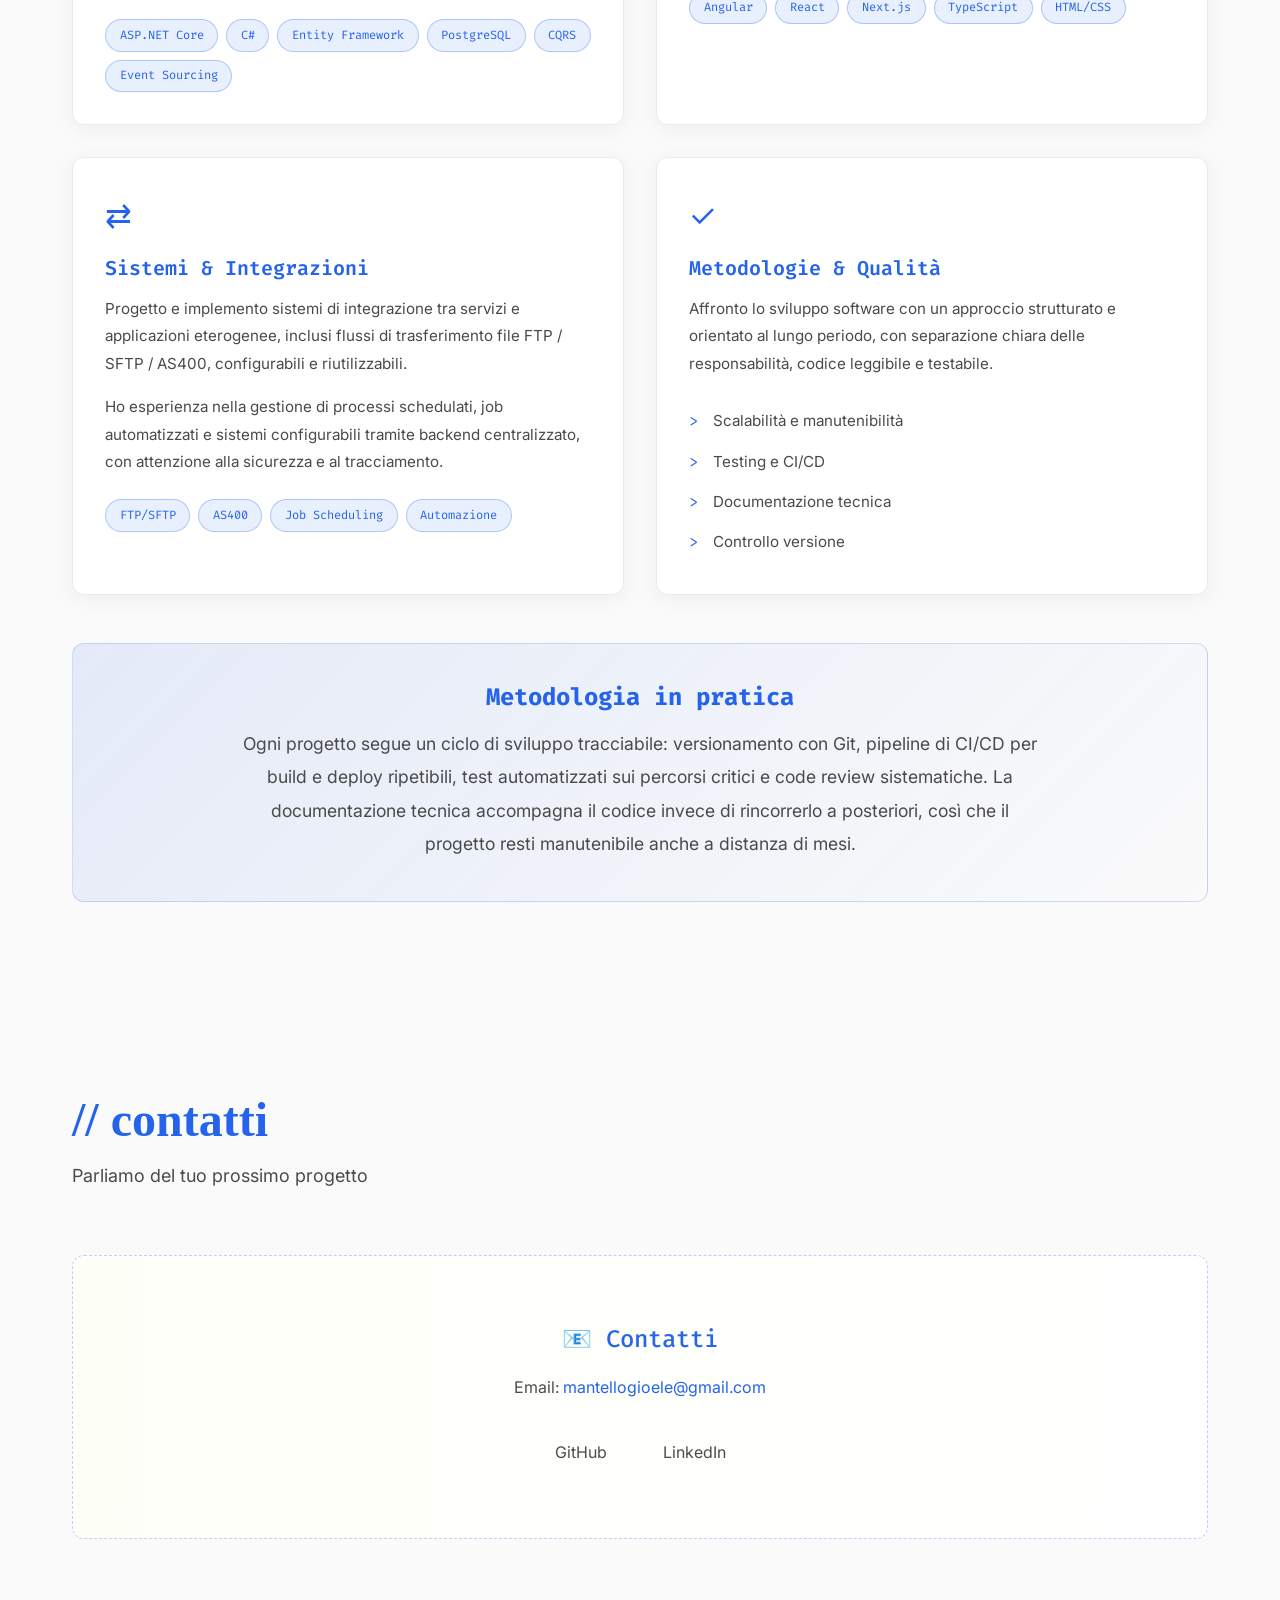
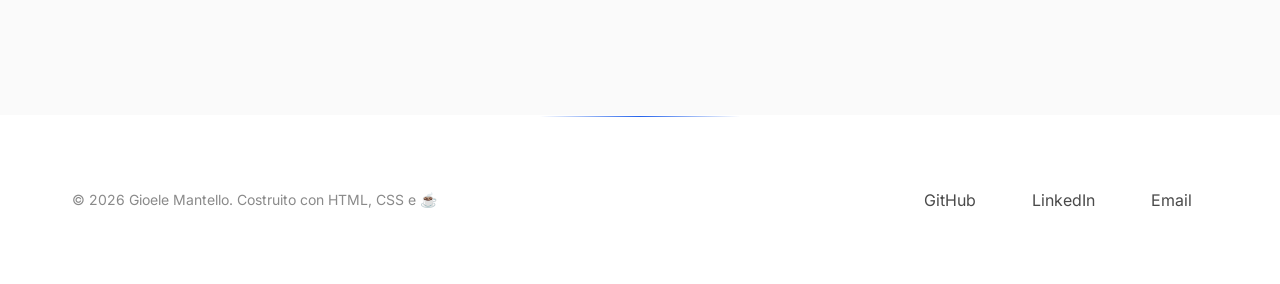
==== commit 1d8d1f29: "feat(cv): classify all showcase projects as personal - Multi-tenant, FTP/SFTP and password manager a" ====
--- a/index.html
+++ b/index.html
@@ -179,7 +179,7 @@
                         <h4 class="info-card-title">Esperienza</h4>
                         <div class="info-item">
                             <span class="info-label">Maticanet S.R.L. &ndash; Roma</span>
-                            <span class="info-value">Stagista dal 2018, Junior Java Developer dal 2019</span>
+                            <span class="info-value">Dal 2018: stagista, poi Junior Java Developer, oggi Senior Full Stack Developer</span>
                         </div>
                         <div class="info-item">
                             <span class="info-label">Banca Fucino</span>
@@ -188,8 +188,7 @@
                         </div>
                         <div class="info-item">
                             <span class="info-label">Banca Igea</span>
-                            <span class="info-value">Nuovo applicativo &middot; Angular, TypeScript &middot; dal
-                                2021</span>
+                            <span class="info-value">Nuovo applicativo &middot; Angular, TypeScript &middot; 2021, concluso</span>
                         </div>
                         <div class="info-item">
                             <span class="info-label">Aeroporti di Roma (AdR)</span>
@@ -227,14 +226,13 @@
             <div class="section-header reveal">
                 <h2 class="section-title">// portfolio</h2>
                 <p class="section-subtitle">
-                    Progetti selezionati che dimostrano competenze reali
+                    Progetti personali che dimostrano competenze reali
                 </p>
             </div>
 
             <!-- Portfolio Filters -->
             <div class="filter-container reveal">
                 <button class="filter-tag active" data-filter="all">Tutti</button>
-                <button class="filter-tag" data-filter="personale">Personali</button>
                 <button class="filter-tag" data-filter="dotnet">.NET</button>
                 <button class="filter-tag" data-filter="angular">Angular</button>
                 <button class="filter-tag" data-filter="react">React</button>
@@ -297,7 +295,7 @@
                     </div>
                 </div>
 
-                <div class="project-card visible" data-tags="dotnet,wpf,desktop,personale">
+                <div class="project-card visible" data-tags="dotnet,wpf,desktop">
                     <div class="project-header">
                         <h3 class="project-title">Gestionale Tabaccherie</h3>
                     </div>
@@ -350,7 +348,7 @@
                     </div>
                 </div>
 
-                <div class="project-card visible" data-tags="react,desktop,ai,personale">
+                <div class="project-card visible" data-tags="react,desktop,ai">
                     <div class="project-header">
                         <h3 class="project-title">TimeSheet</h3>
                     </div>
@@ -377,7 +375,7 @@
                     </div>
                 </div>
 
-                <div class="project-card visible" data-tags="dotnet,desktop,personale">
+                <div class="project-card visible" data-tags="dotnet,desktop">
                     <div class="project-header">
                         <h3 class="project-title">MonitorExtender</h3>
                     </div>
@@ -405,7 +403,7 @@
                     </div>
                 </div>
 
-                <div class="project-card visible" data-tags="docker,ai,integrazioni,python,personale">
+                <div class="project-card visible" data-tags="docker,ai,integrazioni,python">
                     <div class="project-header">
                         <h3 class="project-title">iAPi — Gateway LLM self-hosted</h3>
                     </div>
@@ -433,7 +431,7 @@
                     </div>
                 </div>
 
-                <div class="project-card visible" data-tags="react,desktop,personale">
+                <div class="project-card visible" data-tags="react,desktop">
                     <div class="project-header">
                         <h3 class="project-title">My Road — L'Ascesa</h3>
                     </div>
@@ -460,7 +458,7 @@
                     </div>
                 </div>
 
-                <div class="project-card visible" data-tags="dotnet,personale">
+                <div class="project-card visible" data-tags="dotnet">
                     <div class="project-header">
                         <h3 class="project-title">Vektor — SaaS a plugin</h3>
                     </div>
@@ -485,7 +483,7 @@
                     </div>
                 </div>
 
-                <div class="project-card visible" data-tags="python,docker,personale">
+                <div class="project-card visible" data-tags="python,docker">
                     <div class="project-header">
                         <h3 class="project-title">InsideTrade — Bot di segnali crypto</h3>
                     </div>
@@ -511,7 +509,7 @@
                     </div>
                 </div>
 
-                <div class="project-card visible" data-tags="python,ai,personale">
+                <div class="project-card visible" data-tags="python,ai">
                     <div class="project-header">
                         <h3 class="project-title">claude-libs — Tooling per Claude Code</h3>
                     </div>
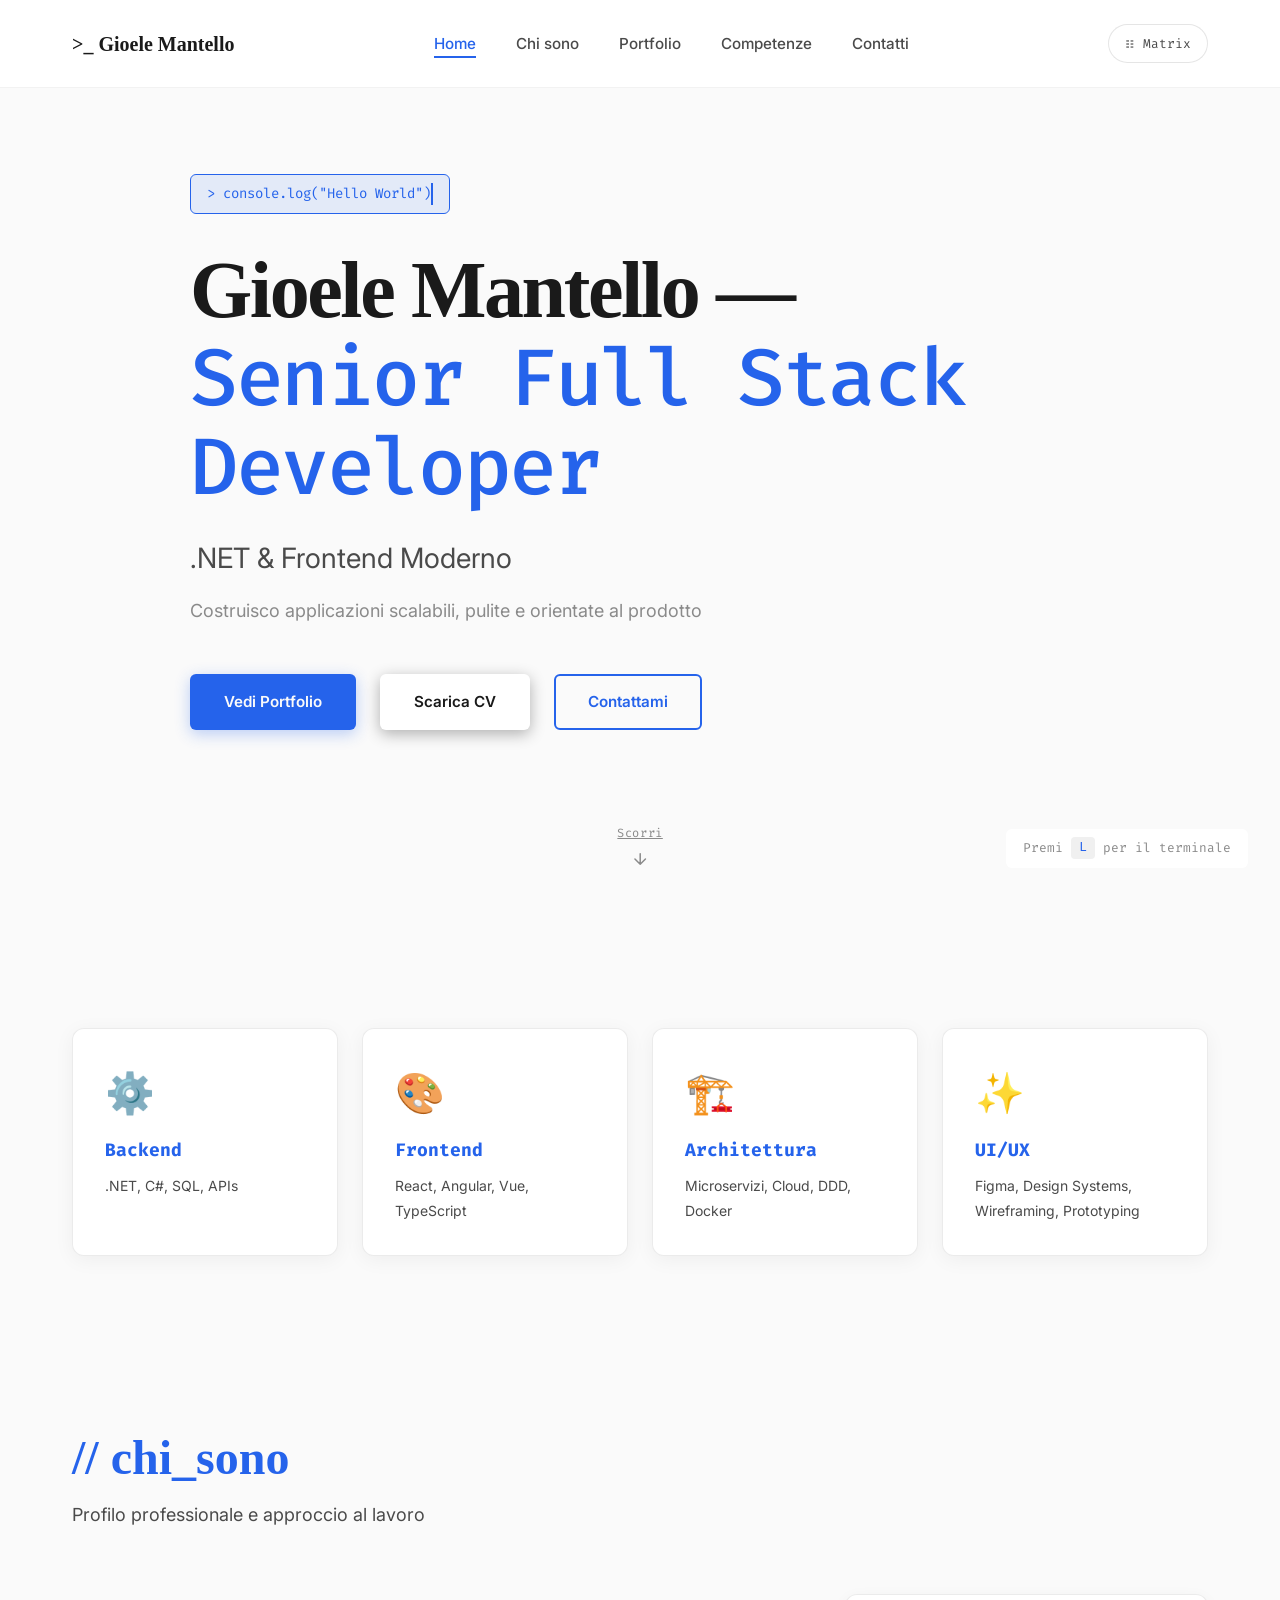
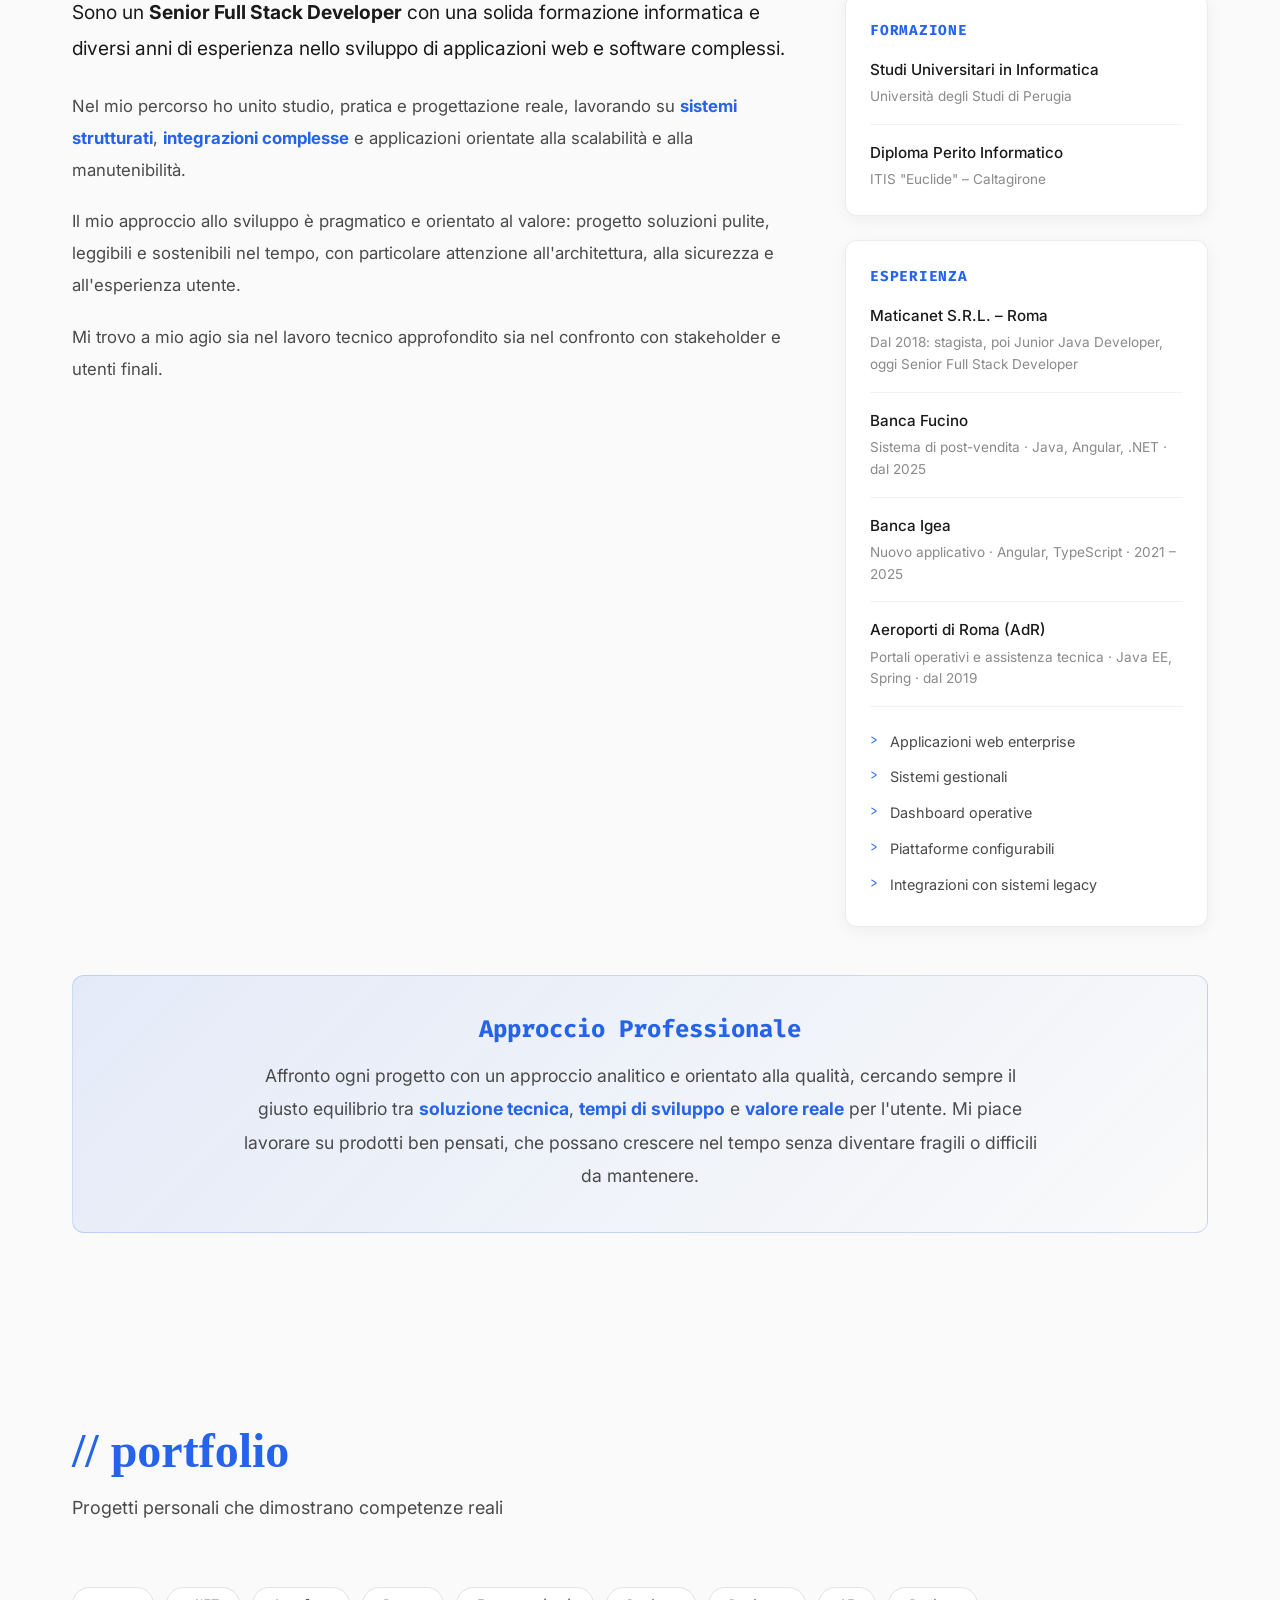
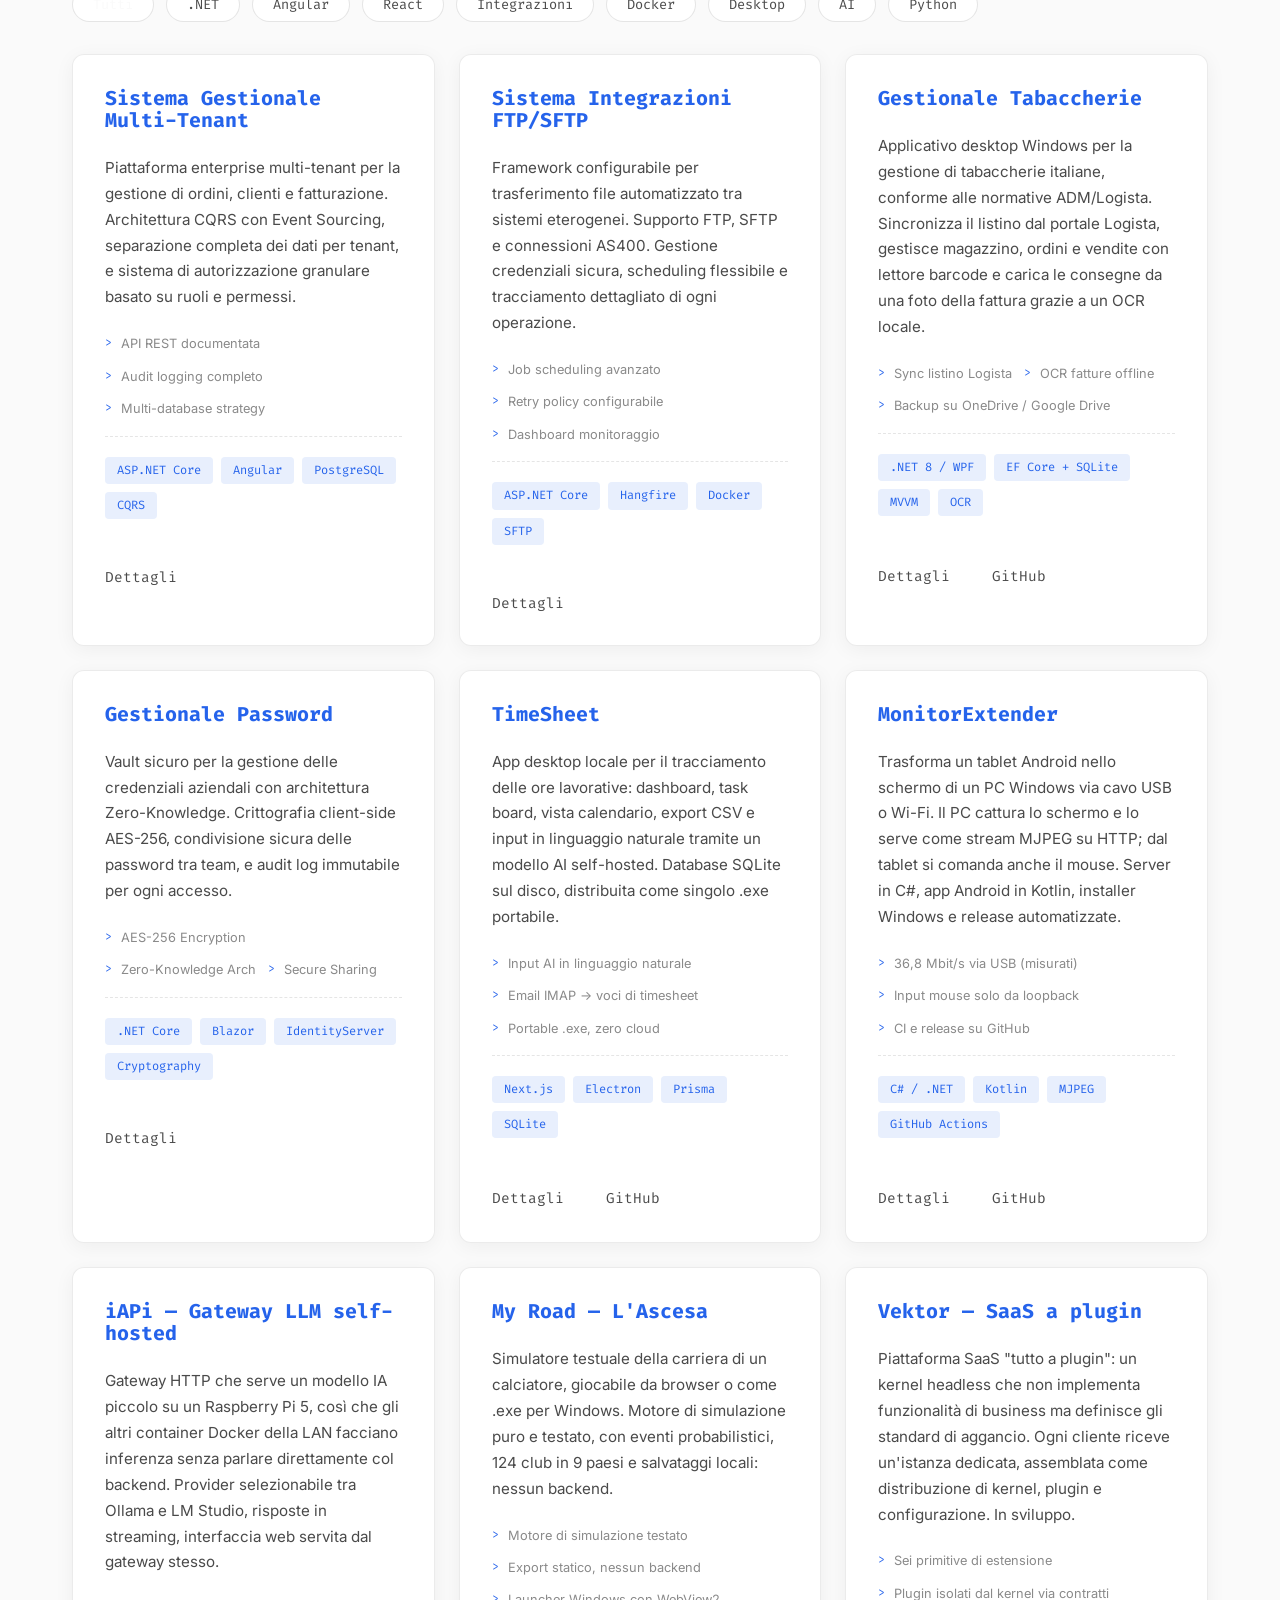
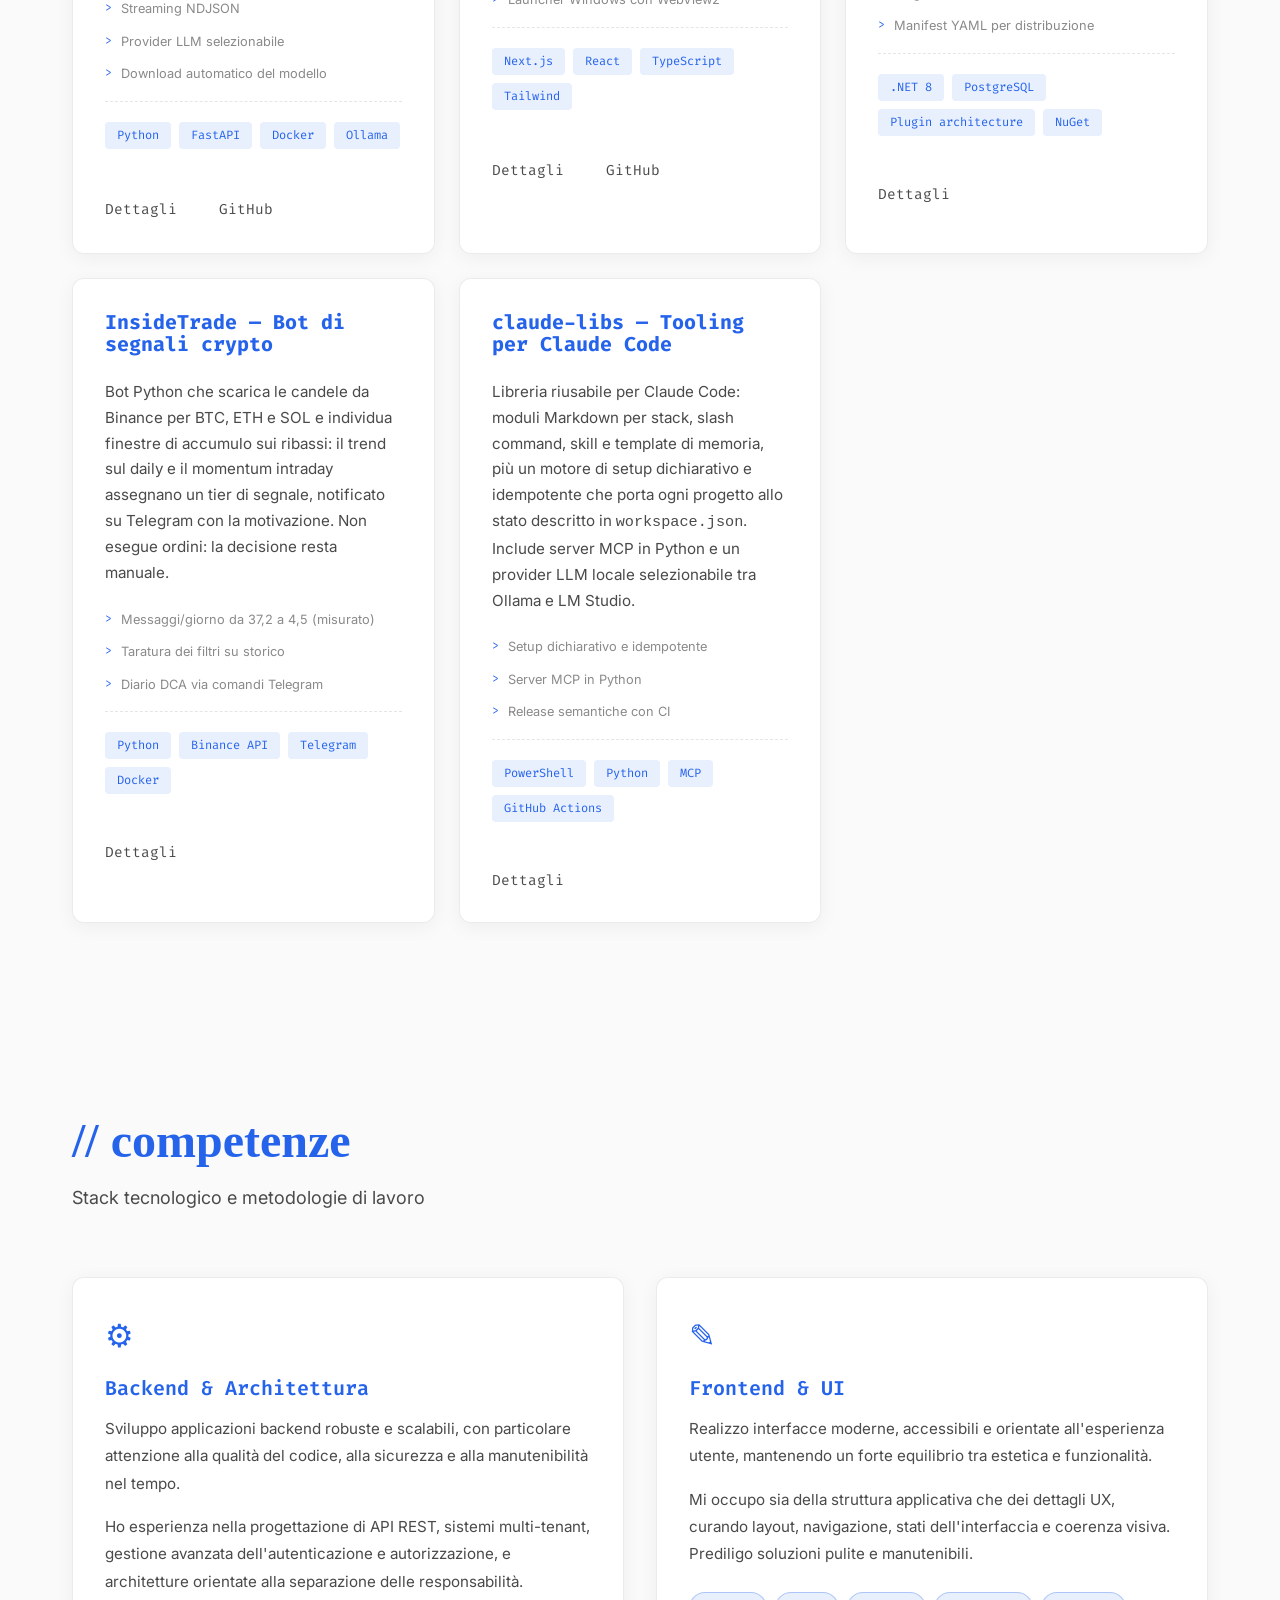
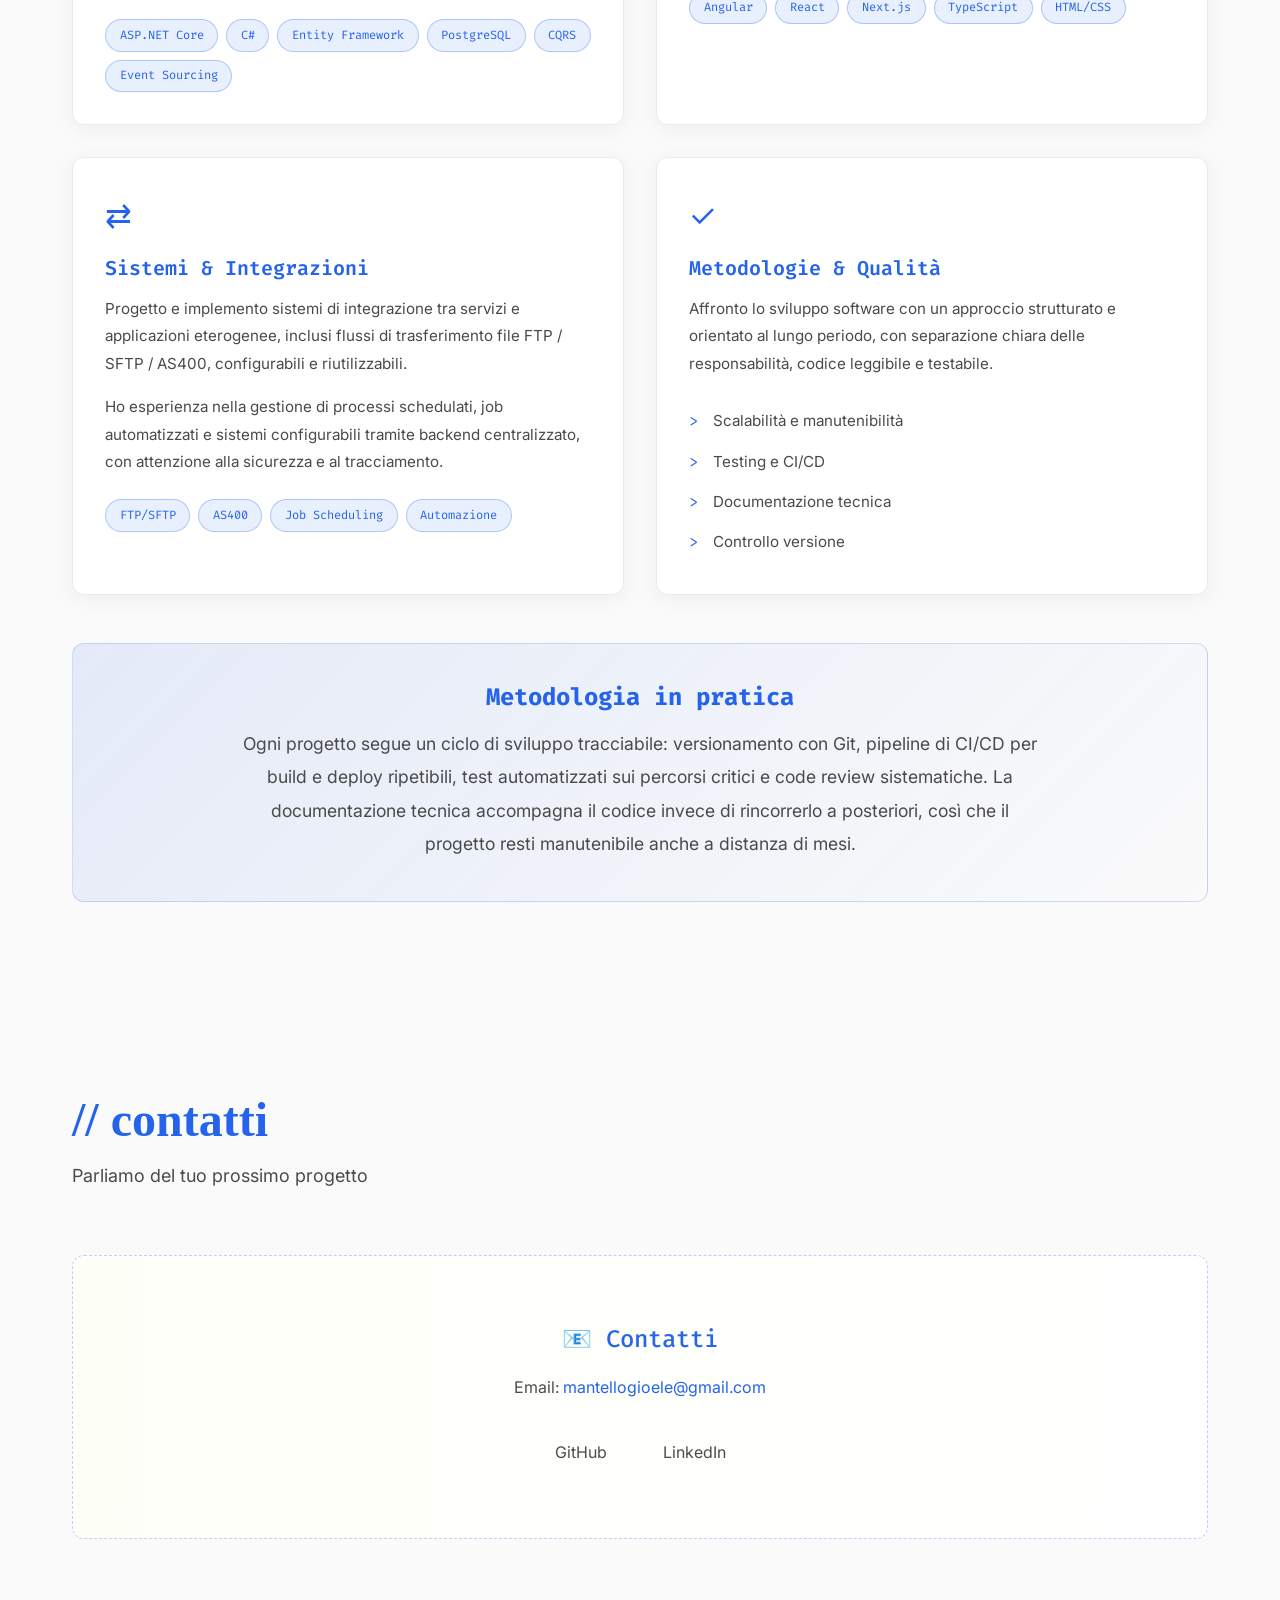
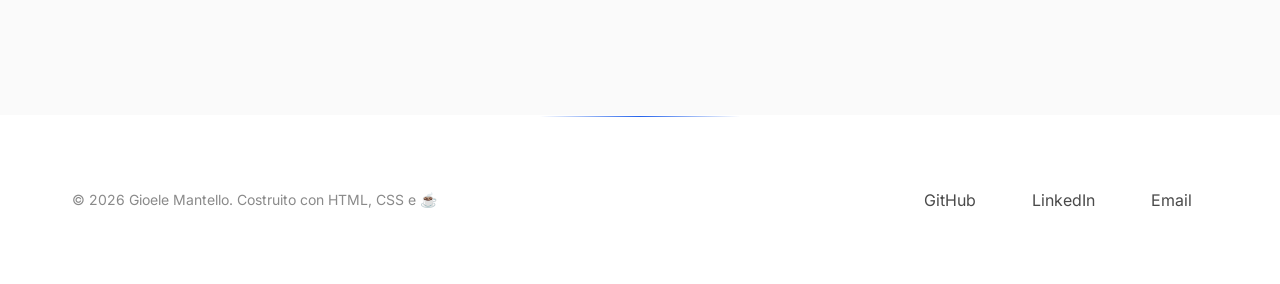
==== commit 8c58fdc1: "feat(cv): set the end of the Banca Igea engagement to 2025 Co-Authored-By: Claude Sonnet 5.5 <norepl" ====
--- a/index.html
+++ b/index.html
@@ -188,7 +188,7 @@
                         </div>
                         <div class="info-item">
                             <span class="info-label">Banca Igea</span>
-                            <span class="info-value">Nuovo applicativo &middot; Angular, TypeScript &middot; 2021, concluso</span>
+                            <span class="info-value">Nuovo applicativo &middot; Angular, TypeScript &middot; 2021 &ndash; 2025</span>
                         </div>
                         <div class="info-item">
                             <span class="info-label">Aeroporti di Roma (AdR)</span>
